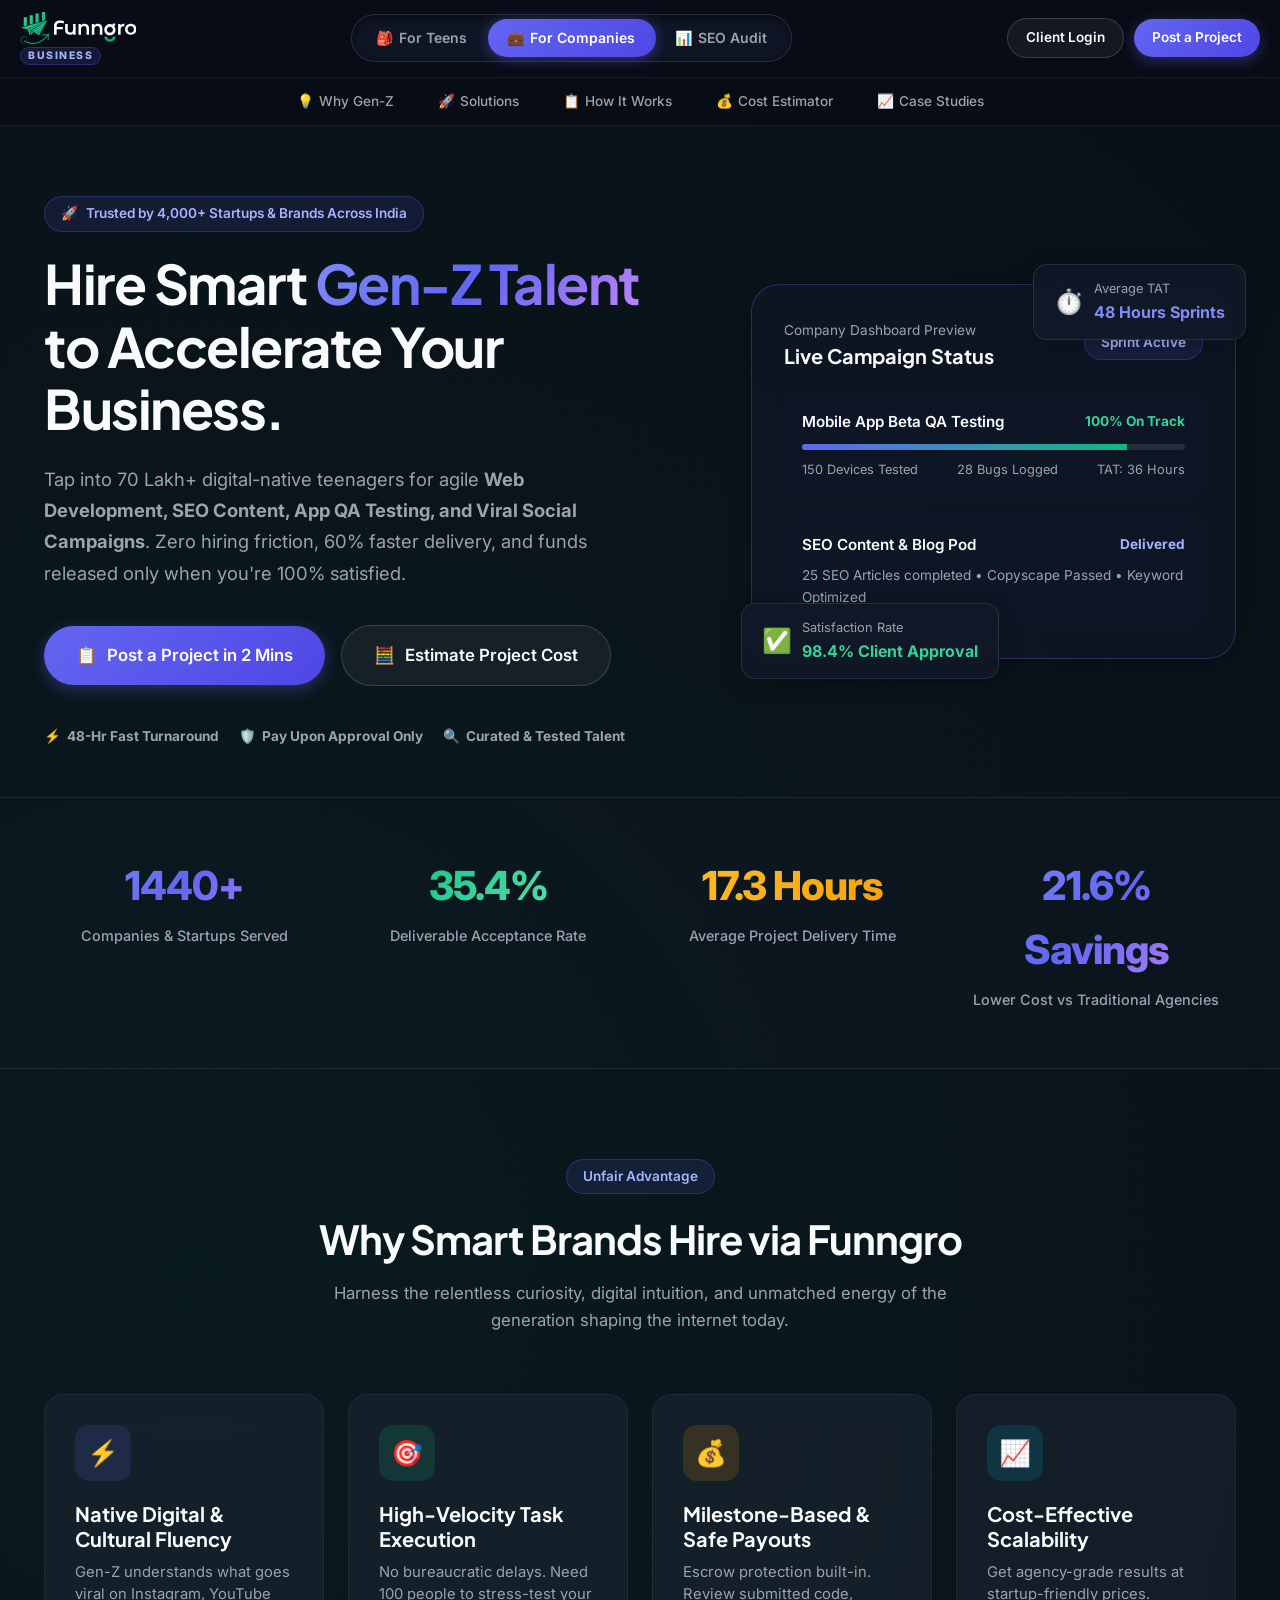
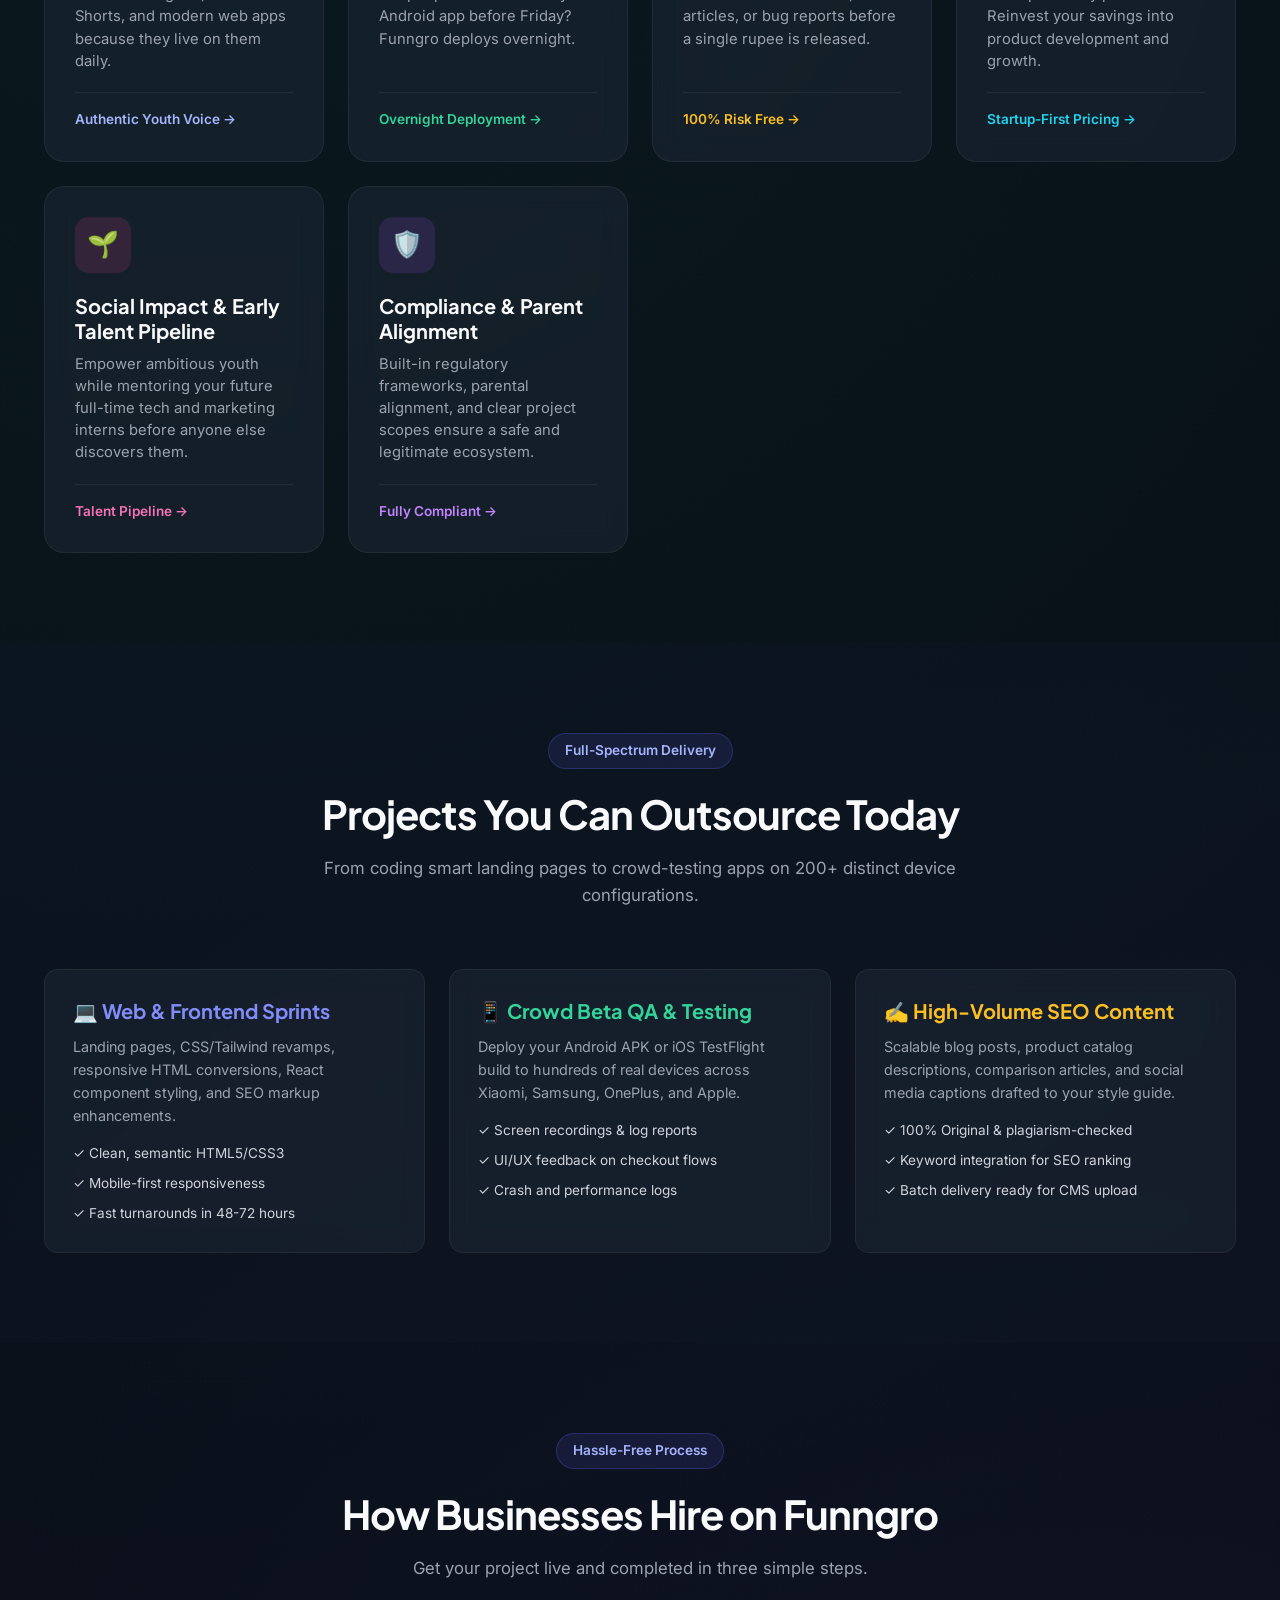
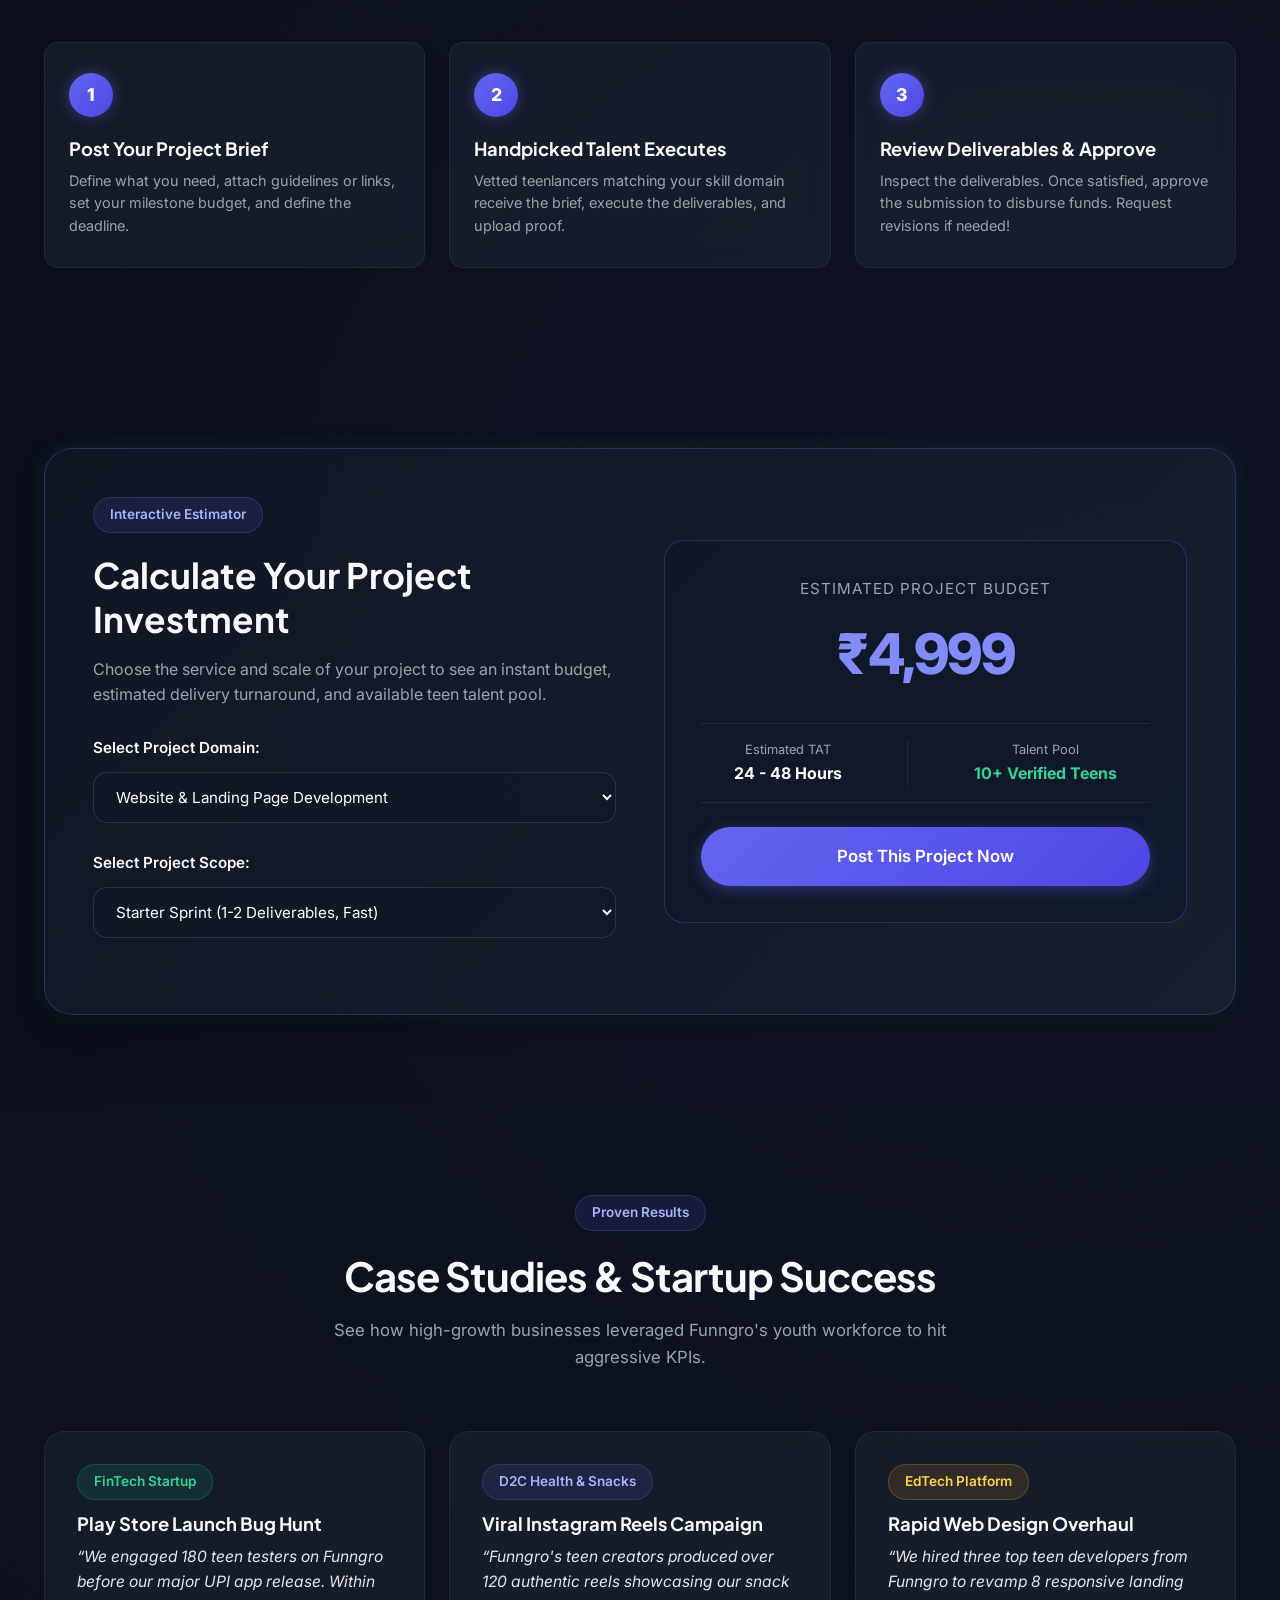
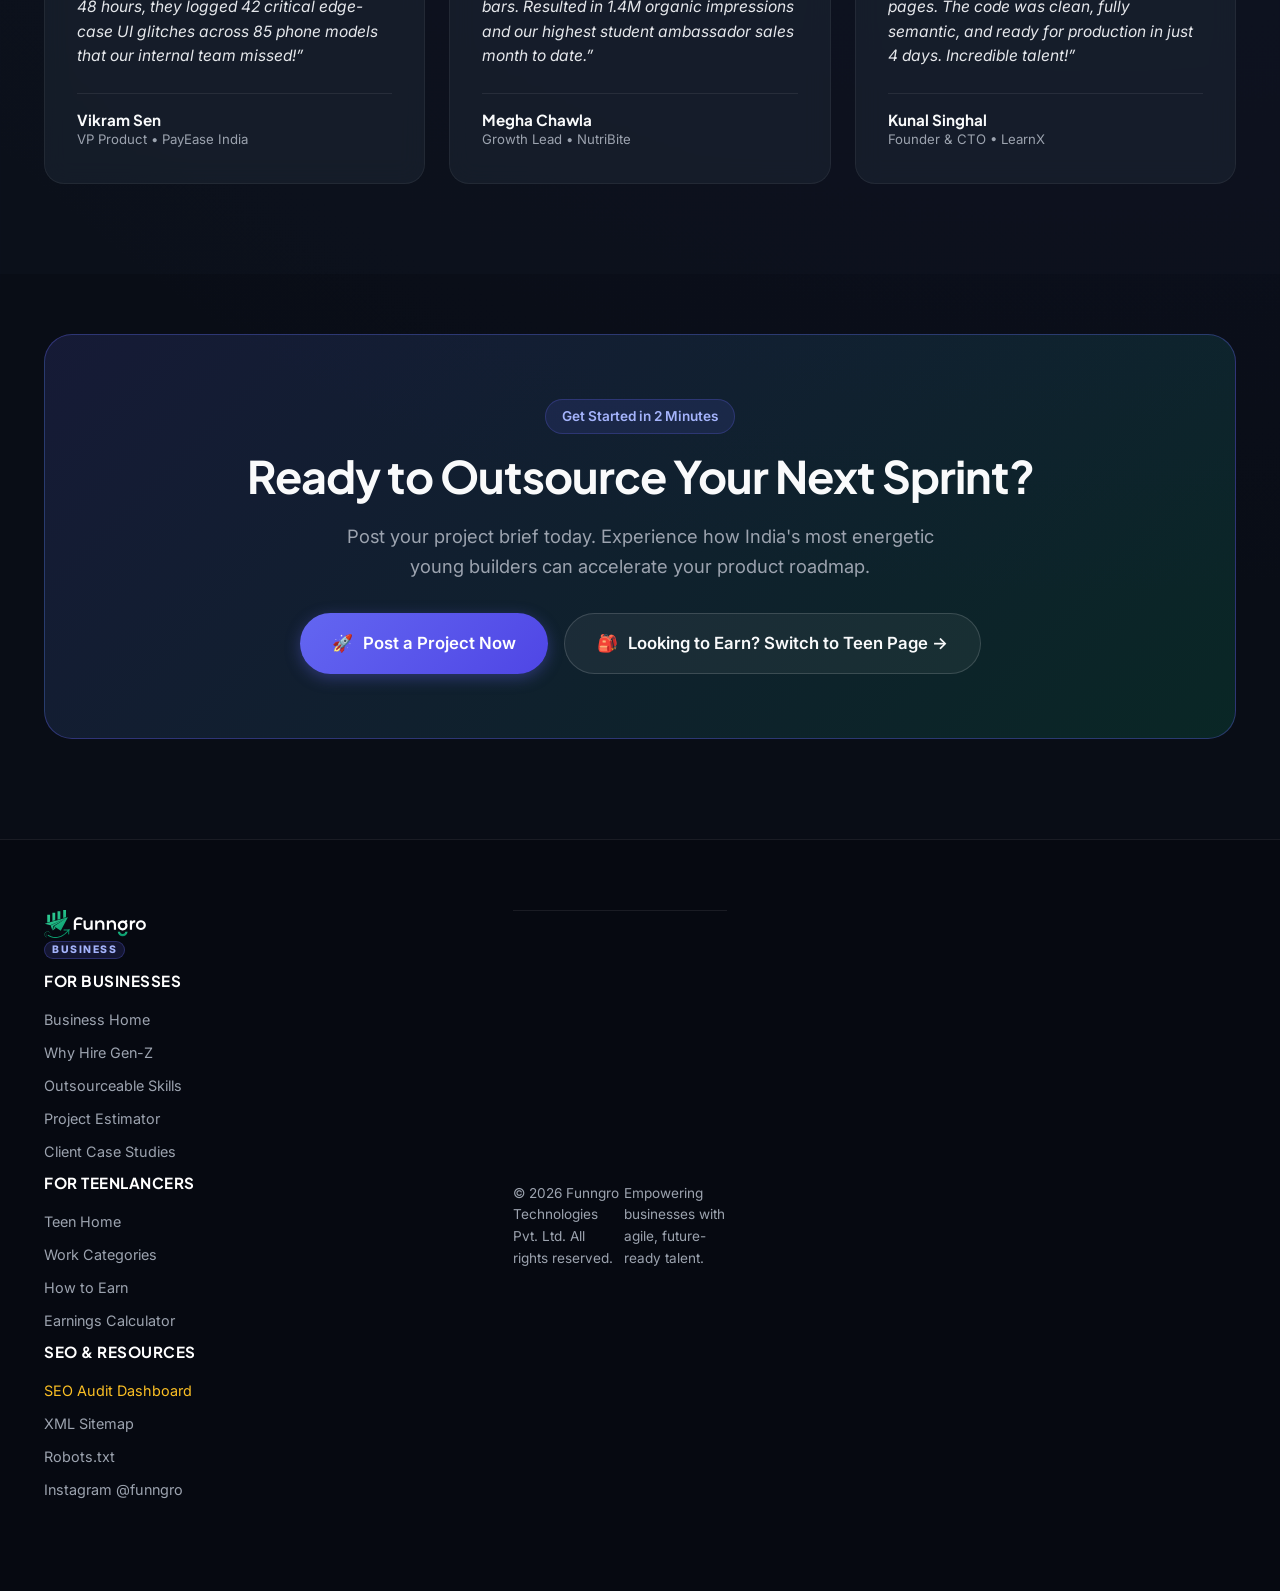
==== company.html @ ad752867 "feat: integrate official Funngro SVG logo, dynamic 3-way slider navbar, sub-navbars, and favicon" ====
<!DOCTYPE html>
<html lang="en">
<head>
  <!-- SEO Character Encoding & Viewport -->
  <meta charset="UTF-8">
  <meta name="viewport" content="width=device-width, initial-scale=1.0">
  <meta http-equiv="X-UA-Compatible" content="ie=edge">

  <!-- Favicon from Funngro -->
  <link rel="icon" type="image/x-icon" href="https://www.funngro.com/favicon.ico">
  <link rel="shortcut icon" href="assets/images/favicon.ico">

  <!-- Primary Meta Tags -->
  <title>Hire Smart Gen-Z &amp; Teen Talent | Funngro for Companies &amp; Startups</title>
  <meta name="title" content="Hire Smart Gen-Z &amp; Teen Talent | Funngro for Companies &amp; Startups">
  <meta name="description" content="Hire verified Gen-Z & teen freelancers on Funngro. Outsource Web Development, SEO Content, Graphic Design, Social Media & App Testing to 70 Lakh+ young digital natives. 60% faster turnaround, pay upon satisfaction.">
  <meta name="keywords" content="hire teen freelancers, hire Gen-Z talent, freelance developers India, outsourced content writing, app QA testers, Funngro for business, startup freelancers, freelance marketplace India, Shark Tank India">
  <meta name="author" content="Funngro">
  <meta name="robots" content="index, follow">
  <link rel="canonical" href="https://funngro.com/company.html">

  <!-- Open Graph / Facebook -->
  <meta property="og:type" content="website">
  <meta property="og:url" content="https://funngro.com/company.html">
  <meta property="og:title" content="Hire Smart Teen &amp; Gen-Z Talent | Funngro for Business">
  <meta property="og:description" content="Scale your business with 70 Lakh+ ambitious teenlancers. High ROI, quick execution, and zero hiring overhead.">
  <meta property="og:image" content="https://funngro.com/assets/images/funngro-company-og.png">
  <meta property="og:site_name" content="Funngro">

  <!-- Twitter Cards -->
  <meta name="twitter:card" content="summary_large_image">
  <meta name="twitter:url" content="https://funngro.com/company.html">
  <meta name="twitter:title" content="Hire Teen Talent for Companies | Funngro">
  <meta name="twitter:description" content="Supercharge your startup with agile teen freelancers in Tech, Content, Design & QA Testing.">
  <meta name="twitter:image" content="https://funngro.com/assets/images/funngro-company-twitter.png">

  <!-- Google Fonts: Inter & Plus Jakarta Sans -->
  <link rel="preconnect" href="https://fonts.googleapis.com">
  <link rel="preconnect" href="https://fonts.gstatic.com" crossorigin>
  <link href="https://fonts.googleapis.com/css2?family=Inter:wght@400;500;600;700&family=Plus+Jakarta+Sans:wght@600;700;800&display=swap" rel="stylesheet">

  <!-- Core Stylesheet -->
  <link rel="stylesheet" href="assets/css/style.css">

  <!-- Schema.org JSON-LD Structured Data for Companies / B2B -->
  <script type="application/ld+json">
  {
    "@context": "https://schema.org",
    "@graph": [
      {
        "@type": "Organization",
        "@id": "https://funngro.com/#organization",
        "name": "Funngro for Business",
        "url": "https://funngro.com/company.html",
        "logo": "https://www.funngro.com/favicon.ico",
        "sameAs": [
          "https://www.linkedin.com/company/funngro/",
          "https://www.instagram.com/funngro/"
        ],
        "description": "Funngro helps startups and enterprises hire verified teenage and Gen-Z talent for rapid execution in tech, design, content, and testing."
      },
      {
        "@type": "Service",
        "name": "Teen & Gen-Z Freelance Talent Outsourcing",
        "provider": { "@id": "https://funngro.com/#organization" },
        "serviceType": "Freelance Outsourcing & Digital Gigs",
        "areaServed": "India, Global",
        "description": "Outsource web development, SEO content writing, beta app testing, and social media campaigns to ambitious, verified youth talent."
      }
    ]
  }
  </script>
</head>
<body>

  <!-- Navigation Header with Segmented Slider & Sub-Navbar -->
  <header class="site-header" role="banner">
    <!-- Top Row -->
    <div class="container nav-top-row">
      <!-- Official Funngro Logo with BUSINESS Subtitle -->
      <a aria-label="Funngro home" class="funngro-brand" href="index.html">
        <svg class="funngro-logo-svg" viewBox="0 0 182 50" xmlns="http://www.w3.org/2000/svg" fill="none" aria-label="Funngro">
          <path fill-rule="evenodd" clip-rule="evenodd" d="M39.3417 0H34.3313V14.4308L39.3417 13.0416V0ZM29.1843 2.33008V15.8561L28.9561 15.9201L24.1738 17.2544V2.33008H29.1843ZM20.0397 5.05371H15.0293V19.7952L20.0397 18.3969V5.05371ZM10.8217 8.32568V20.9561L10.5935 21.02L5.82033 22.3544V8.32568H10.8217ZM35.9105 16.0672L39.3421 14.5136L42.7094 12.9875L42.7086 12.988L39.3423 14.5958L36.2484 16.0672L11.9445 27.6283L15.011 36.6487L16.6994 28.6519L37.6083 16.0672L39.3423 15.0162L42.7045 12.9906L39.342 15.1533L37.9274 16.0672L17.9677 28.9078L29.9051 36.9137L42.7095 12.9876L42.7095 12.9875L42.7097 12.9873L39.3421 13.9286L34.3316 15.3178L29.1842 16.7435L24.1738 18.1418L20.0395 19.2842L15.029 20.6825L10.8217 21.8432L5.81122 23.2415L1.5035 24.4387L11.3328 27.1805L35.9105 16.0672ZM21.1438 32.015L15.7866 36.8223L17.7122 29.3281L21.1438 32.015ZM44.644 34.1532L46.159 33.5957L45.7483 35.1494C45.7301 35.2042 44.3976 40.249 45.1642 43.4843L43.5306 43.8682C43.0651 41.885 43.2568 39.4265 43.5489 37.553C41.8878 39.5727 38.5566 43.1644 33.9204 45.9885C29.9595 48.4103 25.8617 49.7447 21.7456 49.964C20.8238 50.0188 19.902 50.0097 18.9803 49.9457C14.7547 49.6624 10.5382 48.2001 6.40391 45.5863L7.29831 44.1698C15.8681 49.5893 24.5109 49.7355 32.9986 44.5902C37.4797 41.8758 40.747 38.3115 42.3168 36.4014C38.8943 36.8675 35.1159 36.5751 34.906 36.5568L35.0429 34.8843C35.1068 34.8935 41.3037 35.3778 44.644 34.1532ZM5.45529 48.5196C4.89857 48.4099 4.36923 48.2088 3.88553 47.9255C3.41095 47.6331 2.97288 47.2766 2.61694 46.8471C2.26101 46.4175 1.97808 45.9332 1.78643 45.4214C1.58564 44.9096 1.49438 44.3521 1.48525 43.8037C1.47612 43.2554 1.55826 42.707 1.73167 42.1861C1.90507 41.6652 2.16974 41.1808 2.50742 40.7421C2.8451 40.3126 3.2558 39.9379 3.72125 39.6363C4.17757 39.3347 4.69779 39.1336 5.22713 39.0056C5.76559 38.8777 6.32231 38.8503 6.8699 38.9143C7.14369 38.9417 7.41749 39.0056 7.68216 39.0788C7.94683 39.1519 8.2115 39.2524 8.45792 39.3712C9.45271 39.8556 10.2923 40.6964 10.7669 41.72C10.8856 41.9759 10.986 42.2409 11.0681 42.5151C11.1411 42.7893 11.1959 43.0726 11.2233 43.3559C11.2871 43.9225 11.2506 44.5075 11.1137 45.0741C11.2141 44.7999 11.278 44.5166 11.3236 44.2241C11.3693 43.9317 11.3875 43.6392 11.3784 43.3468C11.3693 42.7527 11.2415 42.1587 11.0225 41.6103C10.8034 41.0528 10.484 40.5319 10.0824 40.0841C9.68087 39.6363 9.19716 39.2524 8.6587 38.9691C7.59089 38.3933 6.30406 38.2197 5.10848 38.4664C3.90378 38.7223 2.8086 39.4169 2.0511 40.3765C1.67691 40.8609 1.38486 41.4184 1.1932 41.9942C1.10194 42.2866 1.02892 42.5882 0.983291 42.8898C0.937659 43.1914 0.919406 43.5021 0.937659 43.8037C0.965038 44.4161 1.08368 45.0284 1.32097 45.595C1.54914 46.1616 1.87769 46.6826 2.28839 47.1395C2.69908 47.5874 3.18279 47.9712 3.71212 48.2545C4.24146 48.5378 4.82556 48.7206 5.41878 48.8029C6.60523 48.9674 7.82819 48.6932 8.80472 48.0443C7.75517 48.5744 6.5596 48.748 5.45529 48.5196ZM4.44224 41.5926C4.24145 41.7662 4.05892 41.9764 3.9129 42.2049C3.75775 42.4334 3.65736 42.6893 3.55696 42.9817C3.47482 43.2468 3.44745 43.521 3.43832 43.7951C3.44745 44.0693 3.47482 44.3435 3.55696 44.6085C3.6391 44.8736 3.75775 45.1294 3.90377 45.3671C4.05892 45.5956 4.25058 45.8149 4.46049 46.0068C4.6704 46.1987 4.91681 46.3541 5.18148 46.4821L5.38227 46.5643L5.43703 46.5826L5.49179 46.6009L5.6013 46.6374C5.69865 46.674 5.79599 46.6943 5.89333 46.7146C5.94202 46.7247 5.9907 46.7349 6.03938 46.7471C5.7382 46.7471 5.43703 46.7105 5.13585 46.6283C4.8438 46.5369 4.56088 46.3998 4.29621 46.2262C4.03154 45.824 3.80338 45.5773 3.41094 45.3305 3.25579 45.0472 3.13714 44.7456C3.0185 44.444 2.95461 44.1241 2.93636 43.7951C2.91811 43.4753 2.95461 43.1462 3.02763 42.8264C3.11889 42.5065 3.23753 42.2049 3.41094 41.9216C3.58434 41.6474 3.79425 41.3915 4.04067 41.1722C4.29621 40.9528 4.57001 40.7792 4.87118 40.6421C5.17236 40.5142 5.49179 40.4319 5.82034 40.3862C6.14889 40.3496 6.47745 40.3679 6.79688 40.4228C7.11631 40.4867 7.42661 40.5873 7.70953 40.7426C7.99245 40.898 8.25712 41.0899 8.47616 41.3184C8.6952 41.5469 8.87773 41.8028 9.02375 42.0861C9.16065 42.3694 9.25191 42.671 9.30667 42.9726C9.35231 43.2833 9.34318 43.5849 9.29755 43.8865C9.29579 43.8567 9.29438 43.8271 9.29297 43.7979C9.28707 43.6749 9.2814 43.5568 9.25192 43.4387L9.23366 43.329L9.22453 43.2742L9.20628 43.2194L9.15152 43.0092C9.06026 42.735 8.93249 42.4699 8.77734 42.2323C8.61306 41.9947 8.4214 41.7754 8.21149 41.5926C8.00158 41.4098 7.76429 41.2636 7.50875 41.1448L7.31709 41.0716L7.27146 41.0534L7.22583 41.0351L7.12543 41.0077L7.02504 40.9803C7.00679 40.9757 6.99082 40.9734 6.97485 40.9711C6.95887 40.9688 6.9429 40.9665 6.92465 40.962C6.89272 40.9574 6.8585 40.9506 6.82429 40.9437C6.79005 40.9368 6.75582 40.93 6.72387 40.9254C6.45007 40.8889 6.17628 40.8889 5.90248 40.9254C5.63781 40.9711 5.37314 41.0442 5.12673 41.1539C4.88031 41.2636 4.65215 41.4189 4.44224 41.5926Z" fill="url(#fgrad-leaf)"></path>
          <path d="M58.7411 17.9759C57.7801 18.8076 57.3056 20.0432 57.3056 21.6709V23.5481H66.8563V26.9935H57.3056V35.4051H53.2361V21.6709C53.2361 19.0215 54.0903 16.9304 55.7869 15.4216C57.4835 13.9127 59.8327 13.1523 62.8106 13.1523C64.0682 13.1523 65.2309 13.283 66.3106 13.5563C67.3902 13.8295 68.3394 14.2216 69.158 14.7444L67.8767 18.071C66.5835 17.1681 64.958 16.7285 63.0004 16.7285C61.1259 16.7285 59.7021 17.1443 58.7411 17.9759Z" fill="currentColor"></path>
          <path d="M86.9067 18.6644V35.4044H83.1931V33.2659C82.5643 34.0144 81.7813 34.5965 80.844 35.0005C79.9067 35.4044 78.8982 35.6064 77.8067 35.6064C75.5762 35.6064 73.8203 34.9886 72.539 33.7411C71.2576 32.4936 70.6169 30.6521 70.6169 28.2047V18.6406H74.5322V27.67C74.5322 29.1789 74.8762 30.2957 75.5525 31.0442C76.2288 31.7808 77.2016 32.161 78.4474 32.161C79.8474 32.161 80.9508 31.7333 81.7813 30.866C82.5999 29.9987 83.0152 28.7512 83.0152 27.1235V18.6644H86.9067Z" fill="currentColor"></path>
          <path d="M105.972 20.328C107.242 21.5636 107.882 23.3933 107.882 25.8169V35.4048H103.967V26.3159C103.967 24.8546 103.623 23.7497 102.935 23.0131C102.247 22.2765 101.262 21.8963 99.9925 21.8963C98.5569 21.8963 97.4179 22.3359 96.5756 23.1913C95.7451 24.0586 95.3179 25.3061 95.3179 26.9337V35.4048H91.4027V18.6647H95.1281V20.827C95.7688 20.0548 96.5874 19.4726 97.5722 19.0686C98.5569 18.6766 99.6603 18.4746 100.894 18.4746C103.006 18.4746 104.703 19.0924 105.972 20.328Z" fill="currentColor"></path>
          <path d="M126.783 20.328C128.052 21.5636 128.693 23.3933 128.693 25.8169V35.4048H124.778V26.3159C124.778 24.8546 124.434 23.7497 123.746 23.0131C123.057 22.2765 122.073 21.8963 120.803 21.8963C119.368 21.8963 118.229 22.3359 117.386 23.1913C116.556 24.0586 116.129 25.3061 116.129 26.9337V35.4048H112.214V18.6647H115.939V20.827C116.58 20.0548 117.398 19.4726 118.383 19.0686C119.368 18.6766 120.471 18.4746 121.705 18.4746C123.817 18.4746 125.513 19.0924 126.783 20.328Z" fill="currentColor"></path>
          <path d="M162.993 18.4746V22.2052C162.66 22.1458 162.352 22.1101 162.091 22.1101C160.572 22.1101 159.374 22.5497 158.52 23.4408C157.665 24.3318 157.238 25.6031 157.238 27.2783V35.4048H153.323V18.6647H157.049V21.1122C158.176 19.3538 160.157 18.4746 162.993 18.4746Z" fill="currentColor"></path>
          <path d="M168.473 34.5254C167.121 33.7888 166.053 32.7789 165.293 31.4721C164.534 30.1652 164.154 28.6919 164.154 27.0405C164.154 25.3891 164.534 23.9159 165.293 22.6209C166.053 21.3258 167.109 20.316 168.473 19.5794C169.826 18.8428 171.356 18.4863 173.041 18.4863C174.749 18.4863 176.28 18.8546 177.644 19.5794C178.997 20.316 180.065 21.3258 180.824 22.6209C181.583 23.9159 181.963 25.3891 181.963 27.0405C181.963 28.6919 181.583 30.1652 180.824 31.4721C180.065 32.7789 179.009 33.8007 177.644 34.5254C176.292 35.262 174.749 35.6185 173.041 35.6185C171.356 35.6185 169.826 35.2501 168.473 34.5254ZM176.612 30.8305C177.549 29.8681 178.024 28.6088 178.024 27.0405C178.024 25.4722 177.549 24.2129 176.612 23.2505C175.675 22.2882 174.488 21.813 173.041 21.813C171.593 21.813 170.419 22.2882 169.493 23.2505C168.568 24.2129 168.105 25.4722 168.105 27.0405C168.105 28.6088 168.568 29.8681 169.493 30.8305C170.419 31.7928 171.605 32.2681 173.041 32.2681C174.476 32.2681 175.675 31.7928 176.612 30.8305Z" fill="currentColor"></path>
          <path d="M140.497 46.787C135.87 46.787 132.074 43.2346 131.741 38.6367H135.823C136.143 40.9416 138.148 42.7237 140.509 42.7237C142.894 42.7237 144.875 40.9772 145.196 38.6367H149.265C148.921 43.2227 145.124 46.787 140.497 46.787Z" fill="url(#fgrad-pulse)"></path>
          <path d="M140.498 36.4388C135.657 36.4388 131.718 32.4944 131.718 27.647C131.718 22.7996 135.657 18.8552 140.498 18.8552C141.803 18.8552 143.084 19.1522 144.282 19.7225L144.448 19.8057L146.572 17.2988L149.182 19.5205L147.154 21.9205L147.284 22.0749C148.565 23.6432 149.277 25.6273 149.277 27.647C149.277 32.4944 145.338 36.4388 140.498 36.4388ZM140.498 22.9185C137.887 22.9185 135.776 25.0451 135.776 27.647C135.776 30.2608 137.899 32.3875 140.498 32.3875C143.108 32.3875 145.22 30.2608 145.22 27.647C145.22 25.0332 143.108 22.9185 140.498 22.9185Z" fill="currentColor"></path>
          <defs>
            <linearGradient id="fgrad-leaf" x1="-12.557" y1="17.2013" x2="16.8859" y2="58.5631" gradientUnits="userSpaceOnUse">
              <stop stop-color="#34d399"></stop>
              <stop offset="1" stop-color="#059669"></stop>
            </linearGradient>
            <linearGradient id="fgrad-pulse" x1="140.731" y1="30.0836" x2="140.284" y2="46.6257" gradientUnits="userSpaceOnUse">
              <stop offset="0.1286" stop-color="#34d399"></stop>
              <stop offset="1" stop-color="#059669"></stop>
            </linearGradient>
          </defs>
        </svg>
        <span class="brand-subtext brand-subtext-business">BUSINESS</span>
      </a>

      <!-- 3-Way Segmented Slider Control -->
      <nav class="slider-nav-container" aria-label="Portal Navigation">
        <div class="slider-indicator indicator-business"></div>
        <a href="teen.html" class="slider-tab-btn" data-target="teen">
          <span>🎒</span> For Teens
        </a>
        <a href="company.html" class="slider-tab-btn active" data-target="company" aria-current="page">
          <span>💼</span> For Companies
        </a>
        <a href="seo-audit.html" class="slider-tab-btn" data-target="audit">
          <span>📊</span> SEO Audit
        </a>
      </nav>

      <!-- Action Buttons for Companies -->
      <div class="nav-actions-group">
        <button class="btn btn-outline btn-sm" data-modal-target="post-project-modal">Client Login</button>
        <button class="btn btn-secondary btn-sm" data-modal-target="post-project-modal">Post a Project</button>
        <button class="mobile-menu-btn" aria-label="Toggle Mobile Menu">☰</button>
      </div>
    </div>

    <!-- Sub-Navbar Row for Companies -->
    <div class="sub-navbar">
      <div class="container">
        <ul class="sub-nav-links" role="menubar">
          <li role="none"><a href="#why-teens" class="sub-nav-link" role="menuitem"><span>💡</span> Why Gen-Z</a></li>
          <li role="none"><a href="#company-categories" class="sub-nav-link" role="menuitem"><span>🚀</span> Solutions</a></li>
          <li role="none"><a href="#company-how-it-works" class="sub-nav-link" role="menuitem"><span>📋</span> How It Works</a></li>
          <li role="none"><a href="#cost-calculator" class="sub-nav-link" role="menuitem"><span>💰</span> Cost Estimator</a></li>
          <li role="none"><a href="#case-studies" class="sub-nav-link" role="menuitem"><span>📈</span> Case Studies</a></li>
        </ul>
      </div>
    </div>

    <!-- Mobile Drawer Navigation -->
    <div class="mobile-drawer" role="dialog" aria-label="Mobile Navigation">
      <div style="display: flex; gap: 8px; justify-content: center; flex-wrap: wrap;">
        <a href="teen.html" class="btn btn-outline btn-sm" style="flex: 1;">🎒 For Teens</a>
        <a href="company.html" class="btn btn-secondary btn-sm" style="flex: 1;">💼 For Companies</a>
        <a href="seo-audit.html" class="btn btn-outline btn-sm" style="flex: 1;">📊 SEO Audit</a>
      </div>
      <div style="display: flex; flex-direction: column; gap: 8px;">
        <a href="#why-teens" class="sub-nav-link">💡 Why Hire Gen-Z Talent</a>
        <a href="#company-categories" class="sub-nav-link">🚀 Outsourceable Solutions</a>
        <a href="#company-how-it-works" class="sub-nav-link">📋 How Hiring Works</a>
        <a href="#cost-calculator" class="sub-nav-link">💰 Project Investment Estimator</a>
        <a href="#case-studies" class="sub-nav-link">📈 Client Case Studies</a>
      </div>
      <div style="display: flex; gap: 10px; border-top: 1px solid rgba(255,255,255,0.1); padding-top: 14px;">
        <button class="btn btn-outline btn-sm" style="flex: 1;" data-modal-target="post-project-modal">Client Login</button>
        <button class="btn btn-secondary btn-sm" style="flex: 1;" data-modal-target="post-project-modal">Post a Project</button>
      </div>
    </div>
  </header>

  <!-- Hero Section -->
  <main id="main-content">
    <section class="hero-section" aria-labelledby="company-hero-heading">
      <div class="container hero-grid">
        <div class="hero-content">
          <div class="badge badge-indigo">
            <span>🚀</span> Trusted by 4,000+ Startups &amp; Brands Across India
          </div>
          <h1 id="company-hero-heading" class="hero-title">
            Hire Smart <span class="text-gradient-indigo">Gen-Z Talent</span> to Accelerate Your Business.
          </h1>
          <p class="hero-description">
            Tap into 70 Lakh+ digital-native teenagers for agile <strong>Web Development, SEO Content, App QA Testing, and Viral Social Campaigns</strong>. Zero hiring friction, 60% faster delivery, and funds released only when you're 100% satisfied.
          </p>

          <div class="hero-cta-group">
            <button class="btn btn-secondary btn-lg" data-modal-target="post-project-modal">
              <span>📋</span> Post a Project in 2 Mins
            </button>
            <a href="#cost-calculator" class="btn btn-outline btn-lg">
              <span>🧮</span> Estimate Project Cost
            </a>
          </div>

          <div class="trust-badges">
            <div class="trust-badge-item">
              <span>⚡</span> <strong>48-Hr Fast Turnaround</strong>
            </div>
            <div class="trust-badge-item">
              <span>🛡️</span> <strong>Pay Upon Approval Only</strong>
            </div>
            <div class="trust-badge-item">
              <span>🔍</span> <strong>Curated &amp; Tested Talent</strong>
            </div>
          </div>
        </div>

        <div class="hero-card-preview">
          <div class="glass-panel" style="padding: 32px; border-radius: var(--radius-xl); text-align: left; border-color: rgba(99, 102, 241, 0.3);">
            <div style="display: flex; justify-content: space-between; align-items: center; margin-bottom: 24px;">
              <div>
                <span style="font-size: 0.85rem; color: var(--color-text-muted);">Company Dashboard Preview</span>
                <h3 style="font-size: 1.25rem;">Live Campaign Status</h3>
              </div>
              <span class="badge badge-indigo" style="margin: 0;">Sprint Active</span>
            </div>

            <!-- Deliverable Preview -->
            <div style="background: rgba(17, 24, 39, 0.7); padding: 18px; border-radius: var(--radius-md); margin-bottom: 16px;">
              <div style="display: flex; justify-content: space-between; align-items: center; margin-bottom: 10px;">
                <span style="font-weight: 600; font-size: 0.95rem;">Mobile App Beta QA Testing</span>
                <span style="color: #34d399; font-weight: 700; font-size: 0.85rem;">100% On Track</span>
              </div>
              <div style="background: rgba(255, 255, 255, 0.1); height: 6px; border-radius: 3px; overflow: hidden; margin-bottom: 10px;">
                <div style="background: linear-gradient(90deg, #6366f1, #10b981); width: 85%; height: 100%;"></div>
              </div>
              <div style="display: flex; justify-content: space-between; font-size: 0.8rem; color: var(--color-text-muted);">
                <span>150 Devices Tested</span>
                <span>28 Bugs Logged</span>
                <span>TAT: 36 Hours</span>
              </div>
            </div>

            <div style="background: rgba(17, 24, 39, 0.7); padding: 18px; border-radius: var(--radius-md);">
              <div style="display: flex; justify-content: space-between; align-items: center; margin-bottom: 8px;">
                <span style="font-weight: 600; font-size: 0.95rem;">SEO Content &amp; Blog Pod</span>
                <span style="color: #a5b4fc; font-weight: 700; font-size: 0.85rem;">Delivered</span>
              </div>
              <p style="font-size: 0.85rem; color: var(--color-text-muted);">
                25 SEO Articles completed &bull; Copyscape Passed &bull; Keyword Optimized
              </p>
            </div>
          </div>

          <!-- Floating Stat Badge -->
          <div class="hero-floating-card float-top-right">
            <div style="display: flex; align-items: center; gap: 10px;">
              <span style="font-size: 1.5rem;">⏱️</span>
              <div>
                <p style="font-size: 0.8rem; color: var(--color-text-muted);">Average TAT</p>
                <p style="font-weight: 700; color: #818cf8;">48 Hours Sprints</p>
              </div>
            </div>
          </div>

          <div class="hero-floating-card float-bottom-left">
            <div style="display: flex; align-items: center; gap: 10px;">
              <span style="font-size: 1.5rem;">✅</span>
              <div>
                <p style="font-size: 0.8rem; color: var(--color-text-muted);">Satisfaction Rate</p>
                <p style="font-weight: 700; color: #34d399;">98.4% Client Approval</p>
              </div>
            </div>
          </div>
        </div>
      </div>
    </section>

    <!-- Social Proof Metrics Bar -->
    <section class="stats-section" aria-label="Company Metrics">
      <div class="container">
        <div class="stats-grid">
          <div class="stat-item">
            <div class="stat-number text-gradient-indigo counter-val" data-target="4000" data-suffix="+">0</div>
            <div class="stat-label">Companies &amp; Startups Served</div>
          </div>
          <div class="stat-item">
            <div class="stat-number text-gradient-emerald counter-val" data-target="98.4" data-suffix="%">0</div>
            <div class="stat-label">Deliverable Acceptance Rate</div>
          </div>
          <div class="stat-item">
            <div class="stat-number text-gradient-gold counter-val" data-target="48" data-suffix=" Hours">0</div>
            <div class="stat-label">Average Project Delivery Time</div>
          </div>
          <div class="stat-item">
            <div class="stat-number text-gradient-indigo counter-val" data-target="60" data-suffix="% Savings">0</div>
            <div class="stat-label">Lower Cost vs Traditional Agencies</div>
          </div>
        </div>
      </div>
    </section>

    <!-- Why Hire Gen-Z / Teenlancers -->
    <section id="why-teens" class="categories-section" aria-labelledby="why-heading">
      <div class="container">
        <div class="section-header">
          <div class="badge badge-indigo">Unfair Advantage</div>
          <h2 id="why-heading" class="section-title">Why Smart Brands Hire via Funngro</h2>
          <p class="section-subtitle">
            Harness the relentless curiosity, digital intuition, and unmatched energy of the generation shaping the internet today.
          </p>
        </div>

        <div class="categories-grid">
          <article class="glass-card category-card">
            <div>
              <div class="cat-icon-box cat-icon-indigo">⚡</div>
              <h3 class="cat-title">Native Digital &amp; Cultural Fluency</h3>
              <p class="cat-desc">
                Gen-Z understands what goes viral on Instagram, YouTube Shorts, and modern web apps because they live on them daily.
              </p>
            </div>
            <div class="cat-footer">
              <span style="color: #a5b4fc;">Authentic Youth Voice &rarr;</span>
            </div>
          </article>

          <article class="glass-card category-card">
            <div>
              <div class="cat-icon-box cat-icon-green">🎯</div>
              <h3 class="cat-title">High-Velocity Task Execution</h3>
              <p class="cat-desc">
                No bureaucratic delays. Need 100 people to stress-test your Android app before Friday? Funngro deploys overnight.
              </p>
            </div>
            <div class="cat-footer">
              <span style="color: #34d399;">Overnight Deployment &rarr;</span>
            </div>
          </article>

          <article class="glass-card category-card">
            <div>
              <div class="cat-icon-box cat-icon-amber">💰</div>
              <h3 class="cat-title">Milestone-Based &amp; Safe Payouts</h3>
              <p class="cat-desc">
                Escrow protection built-in. Review submitted code, articles, or bug reports before a single rupee is released.
              </p>
            </div>
            <div class="cat-footer">
              <span style="color: #fbbf24;">100% Risk Free &rarr;</span>
            </div>
          </article>

          <article class="glass-card category-card">
            <div>
              <div class="cat-icon-box cat-icon-cyan">📈</div>
              <h3 class="cat-title">Cost-Effective Scalability</h3>
              <p class="cat-desc">
                Get agency-grade results at startup-friendly prices. Reinvest your savings into product development and growth.
              </p>
            </div>
            <div class="cat-footer">
              <span style="color: #22d3ee;">Startup-First Pricing &rarr;</span>
            </div>
          </article>

          <article class="glass-card category-card">
            <div>
              <div class="cat-icon-box cat-icon-pink">🌱</div>
              <h3 class="cat-title">Social Impact &amp; Early Talent Pipeline</h3>
              <p class="cat-desc">
                Empower ambitious youth while mentoring your future full-time tech and marketing interns before anyone else discovers them.
              </p>
            </div>
            <div class="cat-footer">
              <span style="color: #f472b6;">Talent Pipeline &rarr;</span>
            </div>
          </article>

          <article class="glass-card category-card">
            <div>
              <div class="cat-icon-box cat-icon-purple">🛡️</div>
              <h3 class="cat-title">Compliance &amp; Parent Alignment</h3>
              <p class="cat-desc">
                Built-in regulatory frameworks, parental alignment, and clear project scopes ensure a safe and legitimate ecosystem.
              </p>
            </div>
            <div class="cat-footer">
              <span style="color: #c084fc;">Fully Compliant &rarr;</span>
            </div>
          </article>
        </div>
      </div>
    </section>

    <!-- Company Solutions / Categories -->
    <section id="company-categories" class="steps-section" aria-labelledby="solutions-heading">
      <div class="container">
        <div class="section-header">
          <div class="badge badge-indigo">Full-Spectrum Delivery</div>
          <h2 id="solutions-heading" class="section-title">Projects You Can Outsource Today</h2>
          <p class="section-subtitle">
            From coding smart landing pages to crowd-testing apps on 200+ distinct device configurations.
          </p>
        </div>

        <div class="categories-grid">
          <div class="glass-card" style="padding: 28px;">
            <h3 style="font-size: 1.25rem; margin-bottom: 12px; color: #818cf8;">💻 Web &amp; Frontend Sprints</h3>
            <p style="font-size: 0.9rem; color: var(--color-text-muted); margin-bottom: 16px;">
              Landing pages, CSS/Tailwind revamps, responsive HTML conversions, React component styling, and SEO markup enhancements.
            </p>
            <ul style="font-size: 0.85rem; color: #d1d5db; list-style: none; display: flex; flex-direction: column; gap: 8px;">
              <li>✓ Clean, semantic HTML5/CSS3</li>
              <li>✓ Mobile-first responsiveness</li>
              <li>✓ Fast turnarounds in 48-72 hours</li>
            </ul>
          </div>

          <div class="glass-card" style="padding: 28px;">
            <h3 style="font-size: 1.25rem; margin-bottom: 12px; color: #34d399;">📱 Crowd Beta QA &amp; Testing</h3>
            <p style="font-size: 0.9rem; color: var(--color-text-muted); margin-bottom: 16px;">
              Deploy your Android APK or iOS TestFlight build to hundreds of real devices across Xiaomi, Samsung, OnePlus, and Apple.
            </p>
            <ul style="font-size: 0.85rem; color: #d1d5db; list-style: none; display: flex; flex-direction: column; gap: 8px;">
              <li>✓ Screen recordings &amp; log reports</li>
              <li>✓ UI/UX feedback on checkout flows</li>
              <li>✓ Crash and performance logs</li>
            </ul>
          </div>

          <div class="glass-card" style="padding: 28px;">
            <h3 style="font-size: 1.25rem; margin-bottom: 12px; color: #fbbf24;">✍️ High-Volume SEO Content</h3>
            <p style="font-size: 0.9rem; color: var(--color-text-muted); margin-bottom: 16px;">
              Scalable blog posts, product catalog descriptions, comparison articles, and social media captions drafted to your style guide.
            </p>
            <ul style="font-size: 0.85rem; color: #d1d5db; list-style: none; display: flex; flex-direction: column; gap: 8px;">
              <li>✓ 100% Original &amp; plagiarism-checked</li>
              <li>✓ Keyword integration for SEO ranking</li>
              <li>✓ Batch delivery ready for CMS upload</li>
            </ul>
          </div>
        </div>
      </div>
    </section>

    <!-- 3-Step Company Workflow -->
    <section id="company-how-it-works" class="categories-section" aria-labelledby="workflow-heading">
      <div class="container">
        <div class="section-header">
          <div class="badge badge-indigo">Hassle-Free Process</div>
          <h2 id="workflow-heading" class="section-title">How Businesses Hire on Funngro</h2>
          <p class="section-subtitle">
            Get your project live and completed in three simple steps.
          </p>
        </div>

        <div class="steps-timeline" style="grid-template-columns: repeat(3, 1fr);">
          <div class="glass-card step-card">
            <div class="step-number-badge" style="background: linear-gradient(135deg, #6366f1, #4f46e5); box-shadow: 0 0 15px rgba(99, 102, 241, 0.4);">1</div>
            <h3>Post Your Project Brief</h3>
            <p>Define what you need, attach guidelines or links, set your milestone budget, and define the deadline.</p>
          </div>

          <div class="glass-card step-card">
            <div class="step-number-badge" style="background: linear-gradient(135deg, #6366f1, #4f46e5); box-shadow: 0 0 15px rgba(99, 102, 241, 0.4);">2</div>
            <h3>Handpicked Talent Executes</h3>
            <p>Vetted teenlancers matching your skill domain receive the brief, execute the deliverables, and upload proof.</p>
          </div>

          <div class="glass-card step-card">
            <div class="step-number-badge" style="background: linear-gradient(135deg, #6366f1, #4f46e5); box-shadow: 0 0 15px rgba(99, 102, 241, 0.4);">3</div>
            <h3>Review Deliverables &amp; Approve</h3>
            <p>Inspect the deliverables. Once satisfied, approve the submission to disburse funds. Request revisions if needed!</p>
          </div>
        </div>
      </div>
    </section>

    <!-- Interactive Cost & Delivery Estimator -->
    <section id="cost-calculator" class="calc-section" aria-labelledby="company-calc-heading">
      <div class="container">
        <div class="calc-box" style="border-color: rgba(99, 102, 241, 0.3);">
          <div class="calc-grid">
            <div class="calc-controls">
              <div class="badge badge-indigo">Interactive Estimator</div>
              <h2 id="company-calc-heading" style="font-size: 2.2rem; margin-bottom: 16px;">
                Calculate Your Project Investment
              </h2>
              <p style="color: var(--color-text-muted); margin-bottom: 28px;">
                Choose the service and scale of your project to see an instant budget, estimated delivery turnaround, and available teen talent pool.
              </p>

              <div class="calc-input-group">
                <label for="company-service-type" class="calc-label">Select Project Domain:</label>
                <select id="company-service-type" class="calc-select">
                  <option value="webdev" selected>Website &amp; Landing Page Development</option>
                  <option value="content">SEO Content &amp; Blog Pod</option>
                  <option value="design">Graphic Design &amp; Brand Assets</option>
                  <option value="testing">Crowd Beta App Testing (Multi-Device)</option>
                  <option value="video">Reels &amp; Short-Form Video Creation</option>
                </select>
              </div>

              <div class="calc-input-group">
                <label for="company-project-scale" class="calc-label">Select Project Scope:</label>
                <select id="company-project-scale" class="calc-select">
                  <option value="starter" selected>Starter Sprint (1-2 Deliverables, Fast)</option>
                  <option value="growth">Growth Scale (Comprehensive Campaign)</option>
                  <option value="enterprise">Enterprise Pod (High-Volume Rollout)</option>
                </select>
              </div>
            </div>

            <div class="calc-result-card" style="border-color: rgba(99, 102, 241, 0.3);">
              <div class="calc-result-title">Estimated Project Budget</div>
              <div id="company-cost-output" class="calc-result-amount" style="color: #818cf8;">₹4,999</div>
              
              <div style="display: flex; justify-content: space-around; margin: 24px 0; border-top: 1px solid rgba(255,255,255,0.08); border-bottom: 1px solid rgba(255,255,255,0.08); padding: 16px 0;">
                <div>
                  <p style="font-size: 0.8rem; color: var(--color-text-muted);">Estimated TAT</p>
                  <p id="company-turnaround-output" style="font-weight: 700; color: #ffffff;">24 - 48 Hours</p>
                </div>
                <div style="border-left: 1px solid rgba(255,255,255,0.08);"></div>
                <div>
                  <p style="font-size: 0.8rem; color: var(--color-text-muted);">Talent Pool</p>
                  <p id="company-pool-output" style="font-weight: 700; color: #34d399;">10+ Verified Teens</p>
                </div>
              </div>

              <button class="btn btn-secondary btn-lg" style="width: 100%;" data-modal-target="post-project-modal">
                Post This Project Now
              </button>
            </div>
          </div>
        </div>
      </div>
    </section>

    <!-- Case Studies Section -->
    <section id="case-studies" class="testimonials-section" aria-labelledby="case-heading">
      <div class="container">
        <div class="section-header">
          <div class="badge badge-indigo">Proven Results</div>
          <h2 id="case-heading" class="section-title">Case Studies &amp; Startup Success</h2>
          <p class="section-subtitle">
            See how high-growth businesses leveraged Funngro's youth workforce to hit aggressive KPIs.
          </p>
        </div>

        <div class="testimonials-grid">
          <div class="glass-card testimonial-card">
            <div>
              <span class="badge badge-emerald" style="margin-bottom: 12px;">FinTech Startup</span>
              <h3 style="font-size: 1.15rem; margin-bottom: 10px;">Play Store Launch Bug Hunt</h3>
              <p class="testimonial-quote">
                &ldquo;We engaged 180 teen testers on Funngro before our major UPI app release. Within 48 hours, they logged 42 critical edge-case UI glitches across 85 phone models that our internal team missed!&rdquo;
              </p>
            </div>
            <div class="author-meta" style="border-top: 1px solid rgba(255,255,255,0.08); padding-top: 16px;">
              <div>
                <h4 class="author-name">Vikram Sen</h4>
                <p class="author-role">VP Product &bull; PayEase India</p>
              </div>
            </div>
          </div>

          <div class="glass-card testimonial-card">
            <div>
              <span class="badge badge-indigo" style="margin-bottom: 12px;">D2C Health &amp; Snacks</span>
              <h3 style="font-size: 1.15rem; margin-bottom: 10px;">Viral Instagram Reels Campaign</h3>
              <p class="testimonial-quote">
                &ldquo;Funngro's teen creators produced over 120 authentic reels showcasing our snack bars. Resulted in 1.4M organic impressions and our highest student ambassador sales month to date.&rdquo;
              </p>
            </div>
            <div class="author-meta" style="border-top: 1px solid rgba(255,255,255,0.08); padding-top: 16px;">
              <div>
                <h4 class="author-name">Megha Chawla</h4>
                <p class="author-role">Growth Lead &bull; NutriBite</p>
              </div>
            </div>
          </div>

          <div class="glass-card testimonial-card">
            <div>
              <span class="badge badge-amber" style="margin-bottom: 12px;">EdTech Platform</span>
              <h3 style="font-size: 1.15rem; margin-bottom: 10px;">Rapid Web Design Overhaul</h3>
              <p class="testimonial-quote">
                &ldquo;We hired three top teen developers from Funngro to revamp 8 responsive landing pages. The code was clean, fully semantic, and ready for production in just 4 days. Incredible talent!&rdquo;
              </p>
            </div>
            <div class="author-meta" style="border-top: 1px solid rgba(255,255,255,0.08); padding-top: 16px;">
              <div>
                <h4 class="author-name">Kunal Singhal</h4>
                <p class="author-role">Founder &amp; CTO &bull; LearnX</p>
              </div>
            </div>
          </div>
        </div>
      </div>
    </section>

    <!-- Company Call to Action Banner -->
    <section class="cta-banner-section">
      <div class="container">
        <div class="cta-banner" style="background: linear-gradient(135deg, rgba(99, 102, 241, 0.15) 0%, rgba(16, 185, 129, 0.15) 100%); border-color: rgba(99, 102, 241, 0.35);">
          <div class="badge badge-indigo" style="margin-bottom: 14px;">Get Started in 2 Minutes</div>
          <h2 class="cta-title">Ready to Outsource Your Next Sprint?</h2>
          <p class="cta-subtitle">
            Post your project brief today. Experience how India's most energetic young builders can accelerate your product roadmap.
          </p>
          <div style="display: flex; gap: 16px; justify-content: center; flex-wrap: wrap;">
            <button class="btn btn-secondary btn-lg" data-modal-target="post-project-modal">
              <span>🚀</span> Post a Project Now
            </button>
            <a href="teen.html" class="btn btn-outline btn-lg">
              <span>🎒</span> Looking to Earn? Switch to Teen Page &rarr;
            </a>
          </div>
        </div>
      </div>
    </section>
  </main>

  <!-- Footer -->
  <footer class="site-footer" role="contentinfo">
    <div class="container">
      <div class="footer-grid">
        <div class="footer-brand">
          <a aria-label="Funngro home" class="funngro-brand" href="index.html" style="margin-bottom: 12px;">
            <svg class="funngro-logo-svg" viewBox="0 0 182 50" xmlns="http://www.w3.org/2000/svg" fill="none" style="height: 28px;">
              <path fill-rule="evenodd" clip-rule="evenodd" d="M39.3417 0H34.3313V14.4308L39.3417 13.0416V0ZM29.1843 2.33008V15.8561L28.9561 15.9201L24.1738 17.2544V2.33008H29.1843ZM20.0397 5.05371H15.0293V19.7952L20.0397 18.3969V5.05371ZM10.8217 8.32568V20.9561L10.5935 21.02L5.82033 22.3544V8.32568H10.8217ZM35.9105 16.0672L39.3421 14.5136L42.7094 12.9875L42.7086 12.988L39.3423 14.5958L36.2484 16.0672L11.9445 27.6283L15.011 36.6487L16.6994 28.6519L37.6083 16.0672L39.3423 15.0162L42.7045 12.9906L39.342 15.1533L37.9274 16.0672L17.9677 28.9078L29.9051 36.9137L42.7095 12.9876L42.7095 12.9875L42.7097 12.9873L39.3421 13.9286L34.3316 15.3178L29.1842 16.7435L24.1738 18.1418L20.0395 19.2842L15.029 20.6825L10.8217 21.8432L5.81122 23.2415L1.5035 24.4387L11.3328 27.1805L35.9105 16.0672ZM21.1438 32.015L15.7866 36.8223L17.7122 29.3281L21.1438 32.015ZM44.644 34.1532L46.159 33.5957L45.7483 35.1494C45.7301 35.2042 44.3976 40.249 45.1642 43.4843L43.5306 43.8682C43.0651 41.885 43.2568 39.4265 43.5489 37.553C41.8878 39.5727 38.5566 43.1644 33.9204 45.9885C29.9595 48.4103 25.8617 49.7447 21.7456 49.964C20.8238 50.0188 19.902 50.0097 18.9803 49.9457C14.7547 49.6624 10.5382 48.2001 6.40391 45.5863L7.29831 44.1698C15.8681 49.5893 24.5109 49.7355 32.9986 44.5902C37.4797 41.8758 40.747 38.3115 42.3168 36.4014C38.8943 36.8675 35.1159 36.5751 34.906 36.5568L35.0429 34.8843C35.1068 34.8935 41.3037 35.3778 44.644 34.1532ZM5.45529 48.5196C4.89857 48.4099 4.36923 48.2088 3.88553 47.9255C3.41095 47.6331 2.97288 47.2766 2.61694 46.8471C2.26101 46.4175 1.97808 45.9332 1.78643 45.4214C1.58564 44.9096 1.49438 44.3521 1.48525 43.8037C1.47612 43.2554 1.55826 42.707 1.73167 42.1861C1.90507 41.6652 2.16974 41.1808 2.50742 40.7421C2.8451 40.3126 3.2558 39.9379 3.72125 39.6363C4.17757 39.3347 4.69779 39.1336 5.22713 39.0056C5.76559 38.8777 6.32231 38.8503 6.8699 38.9143C7.14369 38.9417 7.41749 39.0056 7.68216 39.0788C7.94683 39.1519 8.2115 39.2524 8.45792 39.3712C9.45271 39.8556 10.2923 40.6964 10.7669 41.72C10.8856 41.9759 10.986 42.2409 11.0681 42.5151C11.1411 42.7893 11.1959 43.0726 11.2233 43.3559C11.2871 43.9225 11.2506 44.5075 11.1137 45.0741C11.2141 44.7999 11.278 44.5166 11.3236 44.2241C11.3693 43.9317 11.3875 43.6392 11.3784 43.3468C11.3693 42.7527 11.2415 42.1587 11.0225 41.6103C10.8034 41.0528 10.484 40.5319 10.0824 40.0841C9.68087 39.6363 9.19716 39.2524 8.6587 38.9691C7.59089 38.3933 6.30406 38.2197 5.10848 38.4664C3.90378 38.7223 2.8086 39.4169 2.0511 40.3765C1.67691 40.8609 1.38486 41.4184 1.1932 41.9942C1.10194 42.2866 1.02892 42.5882 0.983291 42.8898C0.937659 43.1914 0.919406 43.5021 0.937659 43.8037C0.965038 44.4161 1.08368 45.0284 1.32097 45.595C1.54914 46.1616 1.87769 46.6826 2.28839 47.1395C2.69908 47.5874 3.18279 47.9712 3.71212 48.2545C4.24146 48.5378 4.82556 48.7206 5.41878 48.8029C6.60523 48.9674 7.82819 48.6932 8.80472 48.0443C7.75517 48.5744 6.5596 48.748 5.45529 48.5196ZM4.44224 41.5926C4.24145 41.7662 4.05892 41.9764 3.9129 42.2049C3.75775 42.4334 3.65736 42.6893 3.55696 42.9817C3.47482 43.2468 3.44745 43.521 3.43832 43.7951C3.44745 44.0693 3.47482 44.3435 3.55696 44.6085C3.6391 44.8736 3.75775 45.1294 3.90377 45.3671C4.05892 45.5956 4.25058 45.8149 4.46049 46.0068C4.6704 46.1987 4.91681 46.3541 5.18148 46.4821L5.38227 46.5643L5.43703 46.5826L5.49179 46.6009L5.6013 46.6374C5.69865 46.674 5.79599 46.6943 5.89333 46.7146C5.94202 46.7247 5.9907 46.7349 6.03938 46.7471C5.7382 46.7471 5.43703 46.7105 5.13585 46.6283C4.8438 46.5369 4.56088 46.3998 4.29621 46.2262C4.03154 45.824 3.80338 45.5773 3.41094 45.3305 3.25579 45.0472 3.13714 44.7456C3.0185 44.444 2.95461 44.1241 2.93636 43.7951C2.91811 43.4753 2.95461 43.1462 3.02763 42.8264C3.11889 42.5065 3.23753 42.2049 3.41094 41.9216C3.58434 41.6474 3.79425 41.3915 4.04067 41.1722C4.29621 40.9528 4.57001 40.7792 4.87118 40.6421C5.17236 40.5142 5.49179 40.4319 5.82034 40.3862C6.14889 40.3496 6.47745 40.3679 6.79688 40.4228C7.11631 40.4867 7.42661 40.5873 7.70953 40.7426C7.99245 40.898 8.25712 41.0899 8.47616 41.3184C8.6952 41.5469 8.87773 41.8028 9.02375 42.0861C9.16065 42.3694 9.25191 42.671 9.30667 42.9726C9.35231 43.2833 9.34318 43.5849 9.29755 43.8865C9.29579 43.8567 9.29438 43.8271 9.29297 43.7979C9.28707 43.6749 9.2814 43.5568 9.25192 43.4387L9.23366 43.329L9.22453 43.2742L9.20628 43.2194L9.15152 43.0092C9.06026 42.735 8.93249 42.4699 8.77734 42.2323C8.61306 41.9947 8.4214 41.7754 8.21149 41.5926C8.00158 41.4098 7.76429 41.2636 7.50875 41.1448L7.31709 41.0716L7.27146 41.0534L7.22583 41.0351L7.12543 41.0077L7.02504 40.9803C7.00679 40.9757 6.99082 40.9734 6.97485 40.9711C6.95887 40.9688 6.9429 40.9665 6.92465 40.962C6.89272 40.9574 6.8585 40.9506 6.82429 40.9437C6.79005 40.9368 6.75582 40.93 6.72387 40.9254C6.45007 40.8889 6.17628 40.8889 5.90248 40.9254C5.63781 40.9711 5.37314 41.0442 5.12673 41.1539C4.88031 41.2636 4.65215 41.4189 4.44224 41.5926Z" fill="url(#fgrad-leaf)"></path>
          <path d="M58.7411 17.9759C57.7801 18.8076 57.3056 20.0432 57.3056 21.6709V23.5481H66.8563V26.9935H57.3056V35.4051H53.2361V21.6709C53.2361 19.0215 54.0903 16.9304 55.7869 15.4216C57.4835 13.9127 59.8327 13.1523 62.8106 13.1523C64.0682 13.1523 65.2309 13.283 66.3106 13.5563C67.3902 13.8295 68.3394 14.2216 69.158 14.7444L67.8767 18.071C66.5835 17.1681 64.958 16.7285 63.0004 16.7285C61.1259 16.7285 59.7021 17.1443 58.7411 17.9759Z" fill="currentColor"></path>
          <path d="M86.9067 18.6644V35.4044H83.1931V33.2659C82.5643 34.0144 81.7813 34.5965 80.844 35.0005C79.9067 35.4044 78.8982 35.6064 77.8067 35.6064C75.5762 35.6064 73.8203 34.9886 72.539 33.7411C71.2576 32.4936 70.6169 30.6521 70.6169 28.2047V18.6406H74.5322V27.67C74.5322 29.1789 74.8762 30.2957 75.5525 31.0442C76.2288 31.7808 77.2016 32.161 78.4474 32.161C79.8474 32.161 80.9508 31.7333 81.7813 30.866C82.5999 29.9987 83.0152 28.7512 83.0152 27.1235V18.6644H86.9067Z" fill="currentColor"></path>
          <path d="M105.972 20.328C107.242 21.5636 107.882 23.3933 107.882 25.8169V35.4048H103.967V26.3159C103.967 24.8546 103.623 23.7497 102.935 23.0131C102.247 22.2765 101.262 21.8963 99.9925 21.8963C98.5569 21.8963 97.4179 22.3359 96.5756 23.1913C95.7451 24.0586 95.3179 25.3061 95.3179 26.9337V35.4048H91.4027V18.6647H95.1281V20.827C95.7688 20.0548 96.5874 19.4726 97.5722 19.0686C98.5569 18.6766 99.6603 18.4746 100.894 18.4746C103.006 18.4746 104.703 19.0924 105.972 20.328Z" fill="currentColor"></path>
          <path d="M126.783 20.328C128.052 21.5636 128.693 23.3933 128.693 25.8169V35.4048H124.778V26.3159C124.778 24.8546 124.434 23.7497 123.746 23.0131C123.057 22.2765 122.073 21.8963 120.803 21.8963C119.368 21.8963 118.229 22.3359 117.386 23.1913C116.556 24.0586 116.129 25.3061 116.129 26.9337V35.4048H112.214V18.6647H115.939V20.827C116.58 20.0548 117.398 19.4726 118.383 19.0686C119.368 18.6766 120.471 18.4746 121.705 18.4746C123.817 18.4746 125.513 19.0924 126.783 20.328Z" fill="currentColor"></path>
          <path d="M162.993 18.4746V22.2052C162.66 22.1458 162.352 22.1101 162.091 22.1101C160.572 22.1101 159.374 22.5497 158.52 23.4408C157.665 24.3318 157.238 25.6031 157.238 27.2783V35.4048H153.323V18.6647H157.049V21.1122C158.176 19.3538 160.157 18.4746 162.993 18.4746Z" fill="currentColor"></path>
          <path d="M168.473 34.5254C167.121 33.7888 166.053 32.7789 165.293 31.4721C164.534 30.1652 164.154 28.6919 164.154 27.0405C164.154 25.3891 164.534 23.9159 165.293 22.6209C166.053 21.3258 167.109 20.316 168.473 19.5794C169.826 18.8428 171.356 18.4863 173.041 18.4863C174.749 18.4863 176.28 18.8546 177.644 19.5794C178.997 20.316 180.065 21.3258 180.824 22.6209C181.583 23.9159 181.963 25.3891 181.963 27.0405C181.963 28.6919 181.583 30.1652 180.824 31.4721C180.065 32.7789 179.009 33.8007 177.644 34.5254C176.292 35.262 174.749 35.6185 173.041 35.6185C171.356 35.6185 169.826 35.2501 168.473 34.5254ZM176.612 30.8305C177.549 29.8681 178.024 28.6088 178.024 27.0405C178.024 25.4722 177.549 24.2129 176.612 23.2505C175.675 22.2882 174.488 21.813 173.041 21.813C171.593 21.813 170.419 22.2882 169.493 23.2505C168.568 24.2129 168.105 25.4722 168.105 27.0405C168.105 28.6088 168.568 29.8681 169.493 30.8305C170.419 31.7928 171.605 32.2681 173.041 32.2681C174.476 32.2681 175.675 31.7928 176.612 30.8305Z" fill="currentColor"></path>
          <path d="M140.497 46.787C135.87 46.787 132.074 43.2346 131.741 38.6367H135.823C136.143 40.9416 138.148 42.7237 140.509 42.7237C142.894 42.7237 144.875 40.9772 145.196 38.6367H149.265C148.921 43.2227 145.124 46.787 140.497 46.787Z" fill="url(#fgrad-pulse)"></path>
          <path d="M140.498 36.4388C135.657 36.4388 131.718 32.4944 131.718 27.647C131.718 22.7996 135.657 18.8552 140.498 18.8552C141.803 18.8552 143.084 19.1522 144.282 19.7225L144.448 19.8057L146.572 17.2988L149.182 19.5205L147.154 21.9205L147.284 22.0749C148.565 23.6432 149.277 25.6273 149.277 27.647C149.277 32.4944 145.338 36.4388 140.498 36.4388ZM140.498 22.9185C137.887 22.9185 135.776 25.0451 135.776 27.647C135.776 30.2608 137.899 32.3875 140.498 32.3875C143.108 32.3875 145.22 30.2608 145.22 27.647C145.22 25.0332 143.108 22.9185 140.498 22.9185Z" fill="currentColor"></path>
          <defs>
            <linearGradient id="fgrad-leaf" x1="-12.557" y1="17.2013" x2="16.8859" y2="58.5631" gradientUnits="userSpaceOnUse">
              <stop stop-color="#34d399"></stop>
              <stop offset="1" stop-color="#059669"></stop>
            </linearGradient>
            <linearGradient id="fgrad-pulse" x1="140.731" y1="30.0836" x2="140.284" y2="46.6257" gradientUnits="userSpaceOnUse">
              <stop offset="0.1286" stop-color="#34d399"></stop>
              <stop offset="1" stop-color="#059669"></stop>
            </linearGradient>
          </defs>
        </svg>
        <span class="brand-subtext brand-subtext-business">BUSINESS</span>
      </a>

        <div class="footer-col">
          <h4>For Businesses</h4>
          <ul class="footer-links">
            <li><a href="company.html">Business Home</a></li>
            <li><a href="#why-teens">Why Hire Gen-Z</a></li>
            <li><a href="#company-categories">Outsourceable Skills</a></li>
            <li><a href="#cost-calculator">Project Estimator</a></li>
            <li><a href="#case-studies">Client Case Studies</a></li>
          </ul>
        </div>

        <div class="footer-col">
          <h4>For Teenlancers</h4>
          <ul class="footer-links">
            <li><a href="teen.html">Teen Home</a></li>
            <li><a href="teen.html#categories">Work Categories</a></li>
            <li><a href="teen.html#how-it-works">How to Earn</a></li>
            <li><a href="teen.html#calculator">Earnings Calculator</a></li>
          </ul>
        </div>

        <div class="footer-col">
          <h4>SEO &amp; Resources</h4>
          <ul class="footer-links">
            <li><a href="seo-audit.html" style="color: #fbbf24;">SEO Audit Dashboard</a></li>
            <li><a href="sitemap.xml">XML Sitemap</a></li>
            <li><a href="robots.txt">Robots.txt</a></li>
            <li><a href="https://www.instagram.com/funngro/" target="_blank" rel="noopener">Instagram @funngro</a></li>
          </ul>
        </div>
      </div>

    <div class="footer-bottom">
      <div>
        &copy; 2026 Funngro Technologies Pvt. Ltd. All rights reserved.
      </div>
      <div>
        Empowering businesses with agile, future-ready talent.
      </div>
    </div>
  </footer>

  <!-- Post a Project Modal -->
  <div id="post-project-modal" class="modal-overlay" role="dialog" aria-modal="true" aria-labelledby="post-modal-title">
    <div class="modal-content" style="max-width: 540px;">
      <button class="modal-close" aria-label="Close Modal">&times;</button>
      <div style="margin-bottom: 24px;">
        <div class="badge badge-indigo" style="margin-bottom: 8px;">Quick Brief Form</div>
        <h3 id="post-modal-title" style="font-size: 1.5rem; margin-bottom: 8px;">Post Your Project Brief</h3>
        <p style="color: var(--color-text-muted); font-size: 0.9rem;">
          Fill out your requirements. Our talent matching engine will connect you with verified teenlancers within 2 hours.
        </p>
      </div>

      <form onsubmit="event.preventDefault(); alert('Project Brief submitted successfully! A Funngro Account Manager will contact you shortly.'); document.getElementById('post-project-modal').classList.remove('active');">
        <div style="margin-bottom: 16px;">
          <label style="display: block; font-size: 0.85rem; font-weight: 600; margin-bottom: 6px;">Company / Brand Name</label>
          <input type="text" required placeholder="e.g. Acme Tech Solutions" class="calc-select" style="background: rgba(31, 41, 55, 0.8);">
        </div>

        <div style="margin-bottom: 16px;">
          <label style="display: block; font-size: 0.85rem; font-weight: 600; margin-bottom: 6px;">Work Category</label>
          <select class="calc-select" style="background: rgba(31, 41, 55, 0.8);">
            <option>Website &amp; Landing Page Development</option>
            <option>Mobile App Beta QA Testing</option>
            <option>SEO Content Writing &amp; Copywriting</option>
            <option>Graphic Design &amp; Canva Creatives</option>
            <option>Social Media &amp; Reels Campaigns</option>
          </select>
        </div>

        <div style="margin-bottom: 16px;">
          <label style="display: block; font-size: 0.85rem; font-weight: 600; margin-bottom: 6px;">Target Milestone Budget (INR)</label>
          <input type="text" required placeholder="e.g. ₹5,000" class="calc-select" style="background: rgba(31, 41, 55, 0.8);">
        </div>

        <div style="margin-bottom: 24px;">
          <label style="display: block; font-size: 0.85rem; font-weight: 600; margin-bottom: 6px;">Work Email Address</label>
          <input type="email" required placeholder="founder@yourcompany.com" class="calc-select" style="background: rgba(31, 41, 55, 0.8);">
        </div>

        <button type="submit" class="btn btn-secondary btn-lg" style="width: 100%;">
          Submit Project Brief &rarr;
        </button>
      </form>

      <p style="text-align: center; margin-top: 16px; font-size: 0.8rem; color: var(--color-text-dim);">
        Zero upfront charges &bull; Escrow protected payment &bull; NDA secured
      </p>
    </div>
  </div>

  <!-- JavaScript -->
  <script src="assets/js/main.js"></script>
</body>
</html>
---- assets/css/style.css ----
/* ==========================================================================
   Funngro Smart Website - Core Design System & Styling
   Clean, Modern, Accessible & Highly Optimized
   ========================================================================== */

:root {
  /* Brand Color Palette */
  --color-primary: #059669;        /* Funngro Emerald Green */
  --color-primary-dark: #047857;
  --color-primary-light: #10b981;
  --color-primary-glow: rgba(16, 185, 129, 0.25);
  
  --color-secondary: #6366f1;      /* Indigo Accent */
  --color-secondary-dark: #4f46e5;
  --color-secondary-light: #818cf8;
  
  --color-accent: #f59e0b;         /* Amber Gold */
  --color-accent-light: #fef3c7;
  
  --color-dark-bg: #090d16;        /* Deep Space Slate */
  --color-dark-surface: #111827;
  --color-dark-card: #1f2937;
  --color-dark-border: rgba(255, 255, 255, 0.08);

  --color-text-main: #f9fafb;
  --color-text-muted: #9ca3af;
  --color-text-dim: #6b7280;

  --font-sans: 'Inter', -apple-system, BlinkMacSystemFont, 'Segoe UI', Roboto, sans-serif;
  --font-display: 'Plus Jakarta Sans', var(--font-sans);

  --radius-sm: 8px;
  --radius-md: 14px;
  --radius-lg: 20px;
  --radius-xl: 28px;
  --radius-full: 9999px;

  --transition-fast: 0.15s ease;
  --transition-normal: 0.25s ease;
  --transition-slow: 0.4s cubic-bezier(0.16, 1, 0.3, 1);

  --shadow-subtle: 0 4px 20px rgba(0, 0, 0, 0.25);
  --shadow-elevated: 0 10px 30px -5px rgba(0, 0, 0, 0.4), 0 0 20px rgba(16, 185, 129, 0.15);
  --shadow-glow: 0 0 35px rgba(16, 185, 129, 0.3);
}

/* Base Styles */
*, *::before, *::after {
  box-sizing: border-box;
  margin: 0;
  padding: 0;
}

html {
  font-family: var(--font-sans);
  background-color: var(--color-dark-bg);
  color: var(--color-text-main);
  scroll-behavior: smooth;
  -webkit-font-smoothing: antialiased;
  -moz-osx-font-smoothing: grayscale;
}

body {
  min-height: 100vh;
  line-height: 1.6;
  overflow-x: hidden;
  background: radial-gradient(circle at 15% 20%, rgba(16, 185, 129, 0.08) 0%, transparent 40%),
              radial-gradient(circle at 85% 60%, rgba(99, 102, 241, 0.08) 0%, transparent 40%),
              var(--color-dark-bg);
}

/* Typography */
h1, h2, h3, h4, h5, h6 {
  font-family: var(--font-display);
  font-weight: 700;
  line-height: 1.25;
  color: var(--color-text-main);
}

a {
  color: inherit;
  text-decoration: none;
  transition: color var(--transition-fast);
}

img, svg {
  display: block;
  max-width: 100%;
}

button, input, select, textarea {
  font: inherit;
  color: inherit;
}

/* Container */
.container {
  width: 100%;
  max-width: 1240px;
  margin: 0 auto;
  padding: 0 24px;
}

/* Gradient Text */
.text-gradient-emerald {
  background: linear-gradient(135deg, #10b981 0%, #34d399 50%, #6ee7b7 100%);
  -webkit-background-clip: text;
  -webkit-text-fill-color: transparent;
}

.text-gradient-indigo {
  background: linear-gradient(135deg, #818cf8 0%, #6366f1 50%, #c084fc 100%);
  -webkit-background-clip: text;
  -webkit-text-fill-color: transparent;
}

.text-gradient-gold {
  background: linear-gradient(135deg, #fbbf24 0%, #f59e0b 100%);
  -webkit-background-clip: text;
  -webkit-text-fill-color: transparent;
}

/* Glassmorphism Cards */
.glass-panel {
  background: rgba(17, 24, 39, 0.7);
  backdrop-filter: blur(16px);
  -webkit-backdrop-filter: blur(16px);
  border: 1px solid var(--color-dark-border);
  border-radius: var(--radius-lg);
  box-shadow: var(--shadow-subtle);
}

.glass-card {
  background: rgba(31, 41, 55, 0.5);
  backdrop-filter: blur(12px);
  -webkit-backdrop-filter: blur(12px);
  border: 1px solid rgba(255, 255, 255, 0.06);
  border-radius: var(--radius-md);
  transition: transform var(--transition-normal), border-color var(--transition-normal), box-shadow var(--transition-normal);
}

.glass-card:hover {
  transform: translateY(-4px);
  border-color: rgba(16, 185, 129, 0.35);
  box-shadow: var(--shadow-elevated);
}

/* Buttons */
.btn {
  display: inline-flex;
  align-items: center;
  justify-content: center;
  gap: 10px;
  padding: 12px 24px;
  font-weight: 600;
  font-size: 0.95rem;
  border-radius: var(--radius-full);
  cursor: pointer;
  transition: all var(--transition-normal);
  border: none;
  outline: none;
  white-space: nowrap;
}

.btn-primary {
  background: linear-gradient(135deg, #10b981 0%, #059669 100%);
  color: #ffffff;
  box-shadow: 0 4px 15px rgba(16, 185, 129, 0.35);
}

.btn-primary:hover {
  background: linear-gradient(135deg, #34d399 0%, #10b981 100%);
  transform: translateY(-2px);
  box-shadow: 0 6px 20px rgba(16, 185, 129, 0.5);
}

.btn-secondary {
  background: linear-gradient(135deg, #6366f1 0%, #4f46e5 100%);
  color: #ffffff;
  box-shadow: 0 4px 15px rgba(99, 102, 241, 0.35);
}

.btn-secondary:hover {
  background: linear-gradient(135deg, #818cf8 0%, #6366f1 100%);
  transform: translateY(-2px);
  box-shadow: 0 6px 20px rgba(99, 102, 241, 0.5);
}

.btn-outline {
  background: rgba(255, 255, 255, 0.05);
  border: 1px solid rgba(255, 255, 255, 0.15);
  color: var(--color-text-main);
}

.btn-outline:hover {
  background: rgba(255, 255, 255, 0.1);
  border-color: rgba(255, 255, 255, 0.3);
  transform: translateY(-2px);
}

.btn-sm {
  padding: 8px 18px;
  font-size: 0.85rem;
}

.btn-lg {
  padding: 16px 32px;
  font-size: 1.05rem;
}

/* ==========================================================================
   NAVIGATION BAR & SLIDING SEGMENTED CONTROLS
   ========================================================================== */
.site-header {
  position: sticky;
  top: 0;
  z-index: 100;
  background: rgba(9, 13, 22, 0.92);
  backdrop-filter: blur(20px);
  -webkit-backdrop-filter: blur(20px);
  border-bottom: 1px solid var(--color-dark-border);
  transition: all var(--transition-normal);
}

.nav-top-row {
  display: flex;
  align-items: center;
  justify-content: space-between;
  padding: 12px 0;
  gap: 20px;
}

/* Official Funngro Logo Styles */
.funngro-brand {
  display: flex;
  flex-direction: column;
  align-items: flex-start;
  text-decoration: none;
  flex-shrink: 0;
}

.funngro-logo-svg {
  height: 32px;
  width: auto;
  color: #ffffff;
  transition: transform var(--transition-fast), filter var(--transition-fast);
}

.funngro-brand:hover .funngro-logo-svg {
  transform: scale(1.02);
  filter: drop-shadow(0 0 10px rgba(16, 185, 129, 0.35));
}

.brand-subtext {
  font-size: 0.65rem;
  font-weight: 800;
  letter-spacing: 1.5px;
  text-transform: uppercase;
  padding: 1px 7px;
  border-radius: var(--radius-full);
  margin-top: 3px;
  line-height: 1.3;
}

.brand-subtext-teen {
  color: #34d399;
  background: rgba(16, 185, 129, 0.12);
  border: 1px solid rgba(16, 185, 129, 0.25);
}

.brand-subtext-business {
  color: #a5b4fc;
  background: rgba(99, 102, 241, 0.15);
  border: 1px solid rgba(99, 102, 241, 0.3);
}

.brand-subtext-audit {
  color: #fbbf24;
  background: rgba(245, 158, 11, 0.15);
  border: 1px solid rgba(245, 158, 11, 0.3);
}

/* Smooth Segmented Slider Navigation */
.slider-nav-container {
  position: relative;
  display: flex;
  align-items: center;
  background: rgba(17, 24, 39, 0.85);
  border: 1px solid rgba(255, 255, 255, 0.1);
  border-radius: var(--radius-full);
  padding: 4px;
  box-shadow: inset 0 2px 8px rgba(0, 0, 0, 0.5);
}

.slider-tab-btn {
  position: relative;
  z-index: 2;
  padding: 8px 20px;
  font-size: 0.875rem;
  font-weight: 600;
  color: var(--color-text-muted);
  border-radius: var(--radius-full);
  transition: color 0.25s ease;
  cursor: pointer;
  text-decoration: none;
  display: flex;
  align-items: center;
  gap: 6px;
  white-space: nowrap;
}

.slider-tab-btn:hover {
  color: #ffffff;
}

.slider-tab-btn.active {
  color: #ffffff;
}

/* Sliding active pill indicator */
.slider-indicator {
  position: absolute;
  top: 4px;
  bottom: 4px;
  left: 4px;
  border-radius: var(--radius-full);
  transition: transform 0.35s cubic-bezier(0.16, 1, 0.3, 1), width 0.35s cubic-bezier(0.16, 1, 0.3, 1), background 0.3s ease;
  z-index: 1;
  pointer-events: none;
}

.indicator-teen {
  background: linear-gradient(135deg, #10b981 0%, #059669 100%);
  box-shadow: 0 2px 14px rgba(16, 185, 129, 0.45);
}

.indicator-business {
  background: linear-gradient(135deg, #6366f1 0%, #4f46e5 100%);
  box-shadow: 0 2px 14px rgba(99, 102, 241, 0.45);
}

.indicator-audit {
  background: linear-gradient(135deg, #f59e0b 0%, #d97706 100%);
  box-shadow: 0 2px 14px rgba(245, 158, 11, 0.45);
}

/* Dynamic Action Buttons Group */
.nav-actions-group {
  display: flex;
  align-items: center;
  gap: 10px;
  flex-shrink: 0;
}

.mobile-menu-btn {
  display: none;
  background: rgba(255, 255, 255, 0.05);
  border: 1px solid rgba(255, 255, 255, 0.12);
  color: var(--color-text-main);
  padding: 8px 12px;
  border-radius: var(--radius-sm);
  font-size: 1.25rem;
  cursor: pointer;
}

/* Sub-Navbar Row (Contextual Nav Links) */
.sub-navbar {
  border-top: 1px solid rgba(255, 255, 255, 0.06);
  background: rgba(9, 13, 22, 0.55);
  padding: 8px 0;
}

.sub-nav-links {
  display: flex;
  align-items: center;
  justify-content: center;
  gap: 20px;
  list-style: none;
  overflow-x: auto;
  white-space: nowrap;
  -webkit-overflow-scrolling: touch;
  scrollbar-width: none;
}

.sub-nav-links::-webkit-scrollbar {
  display: none;
}

.sub-nav-link {
  font-size: 0.85rem;
  font-weight: 500;
  color: var(--color-text-muted);
  padding: 5px 12px;
  border-radius: var(--radius-full);
  transition: all var(--transition-fast);
  display: flex;
  align-items: center;
  gap: 5px;
}

.sub-nav-link:hover {
  color: #ffffff;
  background: rgba(255, 255, 255, 0.06);
}

.sub-nav-link.active-sub {
  color: #34d399;
  background: rgba(16, 185, 129, 0.1);
  font-weight: 600;
}

/* Mobile Drawer */
.mobile-drawer {
  display: none;
  position: absolute;
  top: 100%;
  left: 0;
  width: 100%;
  background: rgba(9, 13, 22, 0.98);
  backdrop-filter: blur(25px);
  border-bottom: 1px solid var(--color-dark-border);
  padding: 24px;
  box-shadow: 0 20px 40px rgba(0, 0, 0, 0.7);
  flex-direction: column;
  gap: 20px;
  z-index: 99;
}

.mobile-drawer.open {
  display: flex;
}

/* ==========================================================================
   CONTENT SECTIONS & COMPONENTS
   ========================================================================== */
.badge {
  display: inline-flex;
  align-items: center;
  gap: 8px;
  padding: 6px 16px;
  border-radius: var(--radius-full);
  font-size: 0.85rem;
  font-weight: 600;
  background: rgba(16, 185, 129, 0.12);
  color: #34d399;
  border: 1px solid rgba(16, 185, 129, 0.25);
  margin-bottom: 20px;
}

.badge-indigo {
  background: rgba(99, 102, 241, 0.12);
  color: #a5b4fc;
  border-color: rgba(99, 102, 241, 0.25);
}

.badge-amber {
  background: rgba(245, 158, 11, 0.12);
  color: #fcd34d;
  border-color: rgba(245, 158, 11, 0.25);
}

/* Hero Section */
.hero-section {
  padding: 70px 0 50px;
  position: relative;
}

.hero-grid {
  display: grid;
  grid-template-columns: 1.15fr 0.85fr;
  gap: 50px;
  align-items: center;
}

.hero-title {
  font-size: 3.4rem;
  letter-spacing: -1.5px;
  line-height: 1.15;
  margin-bottom: 24px;
}

.hero-description {
  font-size: 1.15rem;
  color: var(--color-text-muted);
  line-height: 1.7;
  margin-bottom: 36px;
  max-width: 580px;
}

.hero-cta-group {
  display: flex;
  align-items: center;
  gap: 16px;
  flex-wrap: wrap;
  margin-bottom: 40px;
}

.trust-badges {
  display: flex;
  align-items: center;
  gap: 20px;
  font-size: 0.85rem;
  color: var(--color-text-muted);
}

.trust-badge-item {
  display: flex;
  align-items: center;
  gap: 6px;
}

.hero-card-preview {
  position: relative;
}

.hero-floating-card {
  position: absolute;
  padding: 14px 20px;
  border-radius: var(--radius-md);
  background: rgba(17, 24, 39, 0.9);
  backdrop-filter: blur(12px);
  border: 1px solid rgba(255, 255, 255, 0.1);
  box-shadow: var(--shadow-subtle);
  animation: float 4s ease-in-out infinite;
}

.float-top-right {
  top: -20px;
  right: -10px;
  animation-delay: 0s;
}

.float-bottom-left {
  bottom: -20px;
  left: -10px;
  animation-delay: 2s;
}

@keyframes float {
  0%, 100% { transform: translateY(0px); }
  50% { transform: translateY(-10px); }
}

/* Stats Counter Grid */
.stats-section {
  padding: 40px 0;
  border-top: 1px solid var(--color-dark-border);
  border-bottom: 1px solid var(--color-dark-border);
  background: rgba(17, 24, 39, 0.3);
}

.stats-grid {
  display: grid;
  grid-template-columns: repeat(4, 1fr);
  gap: 24px;
  text-align: center;
}

.stat-item {
  padding: 16px;
}

.stat-number {
  font-size: 2.5rem;
  font-weight: 800;
  color: #ffffff;
  margin-bottom: 6px;
  letter-spacing: -1px;
}

.stat-label {
  font-size: 0.9rem;
  color: var(--color-text-muted);
  font-weight: 500;
}

/* Section Header */
.section-header {
  text-align: center;
  max-width: 680px;
  margin: 0 auto 60px;
}

.section-title {
  font-size: 2.5rem;
  letter-spacing: -1px;
  margin-bottom: 16px;
}

.section-subtitle {
  font-size: 1.05rem;
  color: var(--color-text-muted);
}

/* Categories Grid */
.categories-section {
  padding: 90px 0;
}

.categories-grid {
  display: grid;
  grid-template-columns: repeat(auto-fit, minmax(270px, 1fr));
  gap: 24px;
}

.category-card {
  padding: 30px;
  border-radius: var(--radius-lg);
  display: flex;
  flex-direction: column;
  justify-content: space-between;
  height: 100%;
}

.cat-icon-box {
  width: 56px;
  height: 56px;
  border-radius: var(--radius-md);
  display: flex;
  align-items: center;
  justify-content: center;
  font-size: 1.6rem;
  margin-bottom: 20px;
}

.cat-icon-green { background: rgba(16, 185, 129, 0.15); color: #34d399; }
.cat-icon-indigo { background: rgba(99, 102, 241, 0.15); color: #818cf8; }
.cat-icon-amber { background: rgba(245, 158, 11, 0.15); color: #fbbf24; }
.cat-icon-pink { background: rgba(236, 72, 153, 0.15); color: #f472b6; }
.cat-icon-cyan { background: rgba(6, 182, 212, 0.15); color: #22d3ee; }
.cat-icon-purple { background: rgba(168, 85, 247, 0.15); color: #c084fc; }

.cat-title {
  font-size: 1.25rem;
  margin-bottom: 10px;
}

.cat-desc {
  font-size: 0.925rem;
  color: var(--color-text-muted);
  margin-bottom: 20px;
  line-height: 1.5;
}

.cat-footer {
  display: flex;
  align-items: center;
  justify-content: space-between;
  padding-top: 16px;
  border-top: 1px solid rgba(255, 255, 255, 0.06);
  font-size: 0.85rem;
  font-weight: 600;
  color: var(--color-primary-light);
}

/* Steps / How It Works */
.steps-section {
  padding: 90px 0;
  background: rgba(17, 24, 39, 0.4);
}

.steps-timeline {
  display: grid;
  grid-template-columns: repeat(4, 1fr);
  gap: 24px;
  position: relative;
}

.step-card {
  padding: 30px 24px;
  text-align: left;
  position: relative;
}

.step-number-badge {
  width: 44px;
  height: 44px;
  border-radius: 50%;
  background: linear-gradient(135deg, #10b981, #059669);
  color: #ffffff;
  display: flex;
  align-items: center;
  justify-content: center;
  font-weight: 800;
  font-size: 1.1rem;
  margin-bottom: 20px;
  box-shadow: 0 0 15px rgba(16, 185, 129, 0.4);
}

.step-card h3 {
  font-size: 1.15rem;
  margin-bottom: 10px;
}

.step-card p {
  font-size: 0.9rem;
  color: var(--color-text-muted);
  line-height: 1.55;
}

/* Interactive Calculator */
.calc-section {
  padding: 90px 0;
}

.calc-box {
  background: linear-gradient(135deg, rgba(17, 24, 39, 0.8) 0%, rgba(31, 41, 55, 0.6) 100%);
  border: 1px solid rgba(16, 185, 129, 0.25);
  border-radius: var(--radius-xl);
  padding: 48px;
  box-shadow: var(--shadow-elevated);
}

.calc-grid {
  display: grid;
  grid-template-columns: 1fr 1fr;
  gap: 48px;
  align-items: center;
}

.calc-input-group {
  margin-bottom: 28px;
}

.calc-label {
  display: flex;
  justify-content: space-between;
  font-weight: 600;
  font-size: 0.95rem;
  margin-bottom: 12px;
}

.calc-slider {
  width: 100%;
  height: 8px;
  border-radius: 4px;
  background: rgba(255, 255, 255, 0.15);
  outline: none;
  -webkit-appearance: none;
  cursor: pointer;
}

.calc-slider::-webkit-slider-thumb {
  -webkit-appearance: none;
  width: 24px;
  height: 24px;
  border-radius: 50%;
  background: var(--color-primary-light);
  box-shadow: 0 0 12px rgba(16, 185, 129, 0.6);
  cursor: pointer;
  transition: transform var(--transition-fast);
}

.calc-slider::-webkit-slider-thumb:hover {
  transform: scale(1.15);
}

.calc-select {
  width: 100%;
  padding: 14px 18px;
  border-radius: var(--radius-md);
  background: rgba(17, 24, 39, 0.8);
  border: 1px solid rgba(255, 255, 255, 0.12);
  color: #ffffff;
  outline: none;
  font-size: 0.95rem;
}

.calc-result-card {
  background: rgba(15, 23, 42, 0.7);
  border: 1px solid rgba(255, 255, 255, 0.1);
  border-radius: var(--radius-lg);
  padding: 36px;
  text-align: center;
}

.calc-result-title {
  font-size: 0.95rem;
  color: var(--color-text-muted);
  text-transform: uppercase;
  letter-spacing: 1px;
  margin-bottom: 8px;
}

.calc-result-amount {
  font-size: 3.5rem;
  font-weight: 800;
  color: #34d399;
  letter-spacing: -1.5px;
  margin-bottom: 12px;
}

.calc-badge {
  display: inline-block;
  padding: 6px 14px;
  border-radius: var(--radius-full);
  font-size: 0.85rem;
  font-weight: 600;
  background: rgba(99, 102, 241, 0.15);
  color: #a5b4fc;
  border: 1px solid rgba(99, 102, 241, 0.3);
  margin-bottom: 24px;
}

/* Testimonials */
.testimonials-section {
  padding: 90px 0;
  background: rgba(17, 24, 39, 0.3);
}

.testimonials-grid {
  display: grid;
  grid-template-columns: repeat(3, 1fr);
  gap: 24px;
}

.testimonial-card {
  padding: 32px;
  border-radius: var(--radius-lg);
  display: flex;
  flex-direction: column;
  justify-content: space-between;
}

.testimonial-quote {
  font-size: 0.975rem;
  color: #e5e7eb;
  line-height: 1.6;
  margin-bottom: 24px;
  font-style: italic;
}

.author-meta {
  display: flex;
  align-items: center;
  gap: 14px;
}

.author-avatar {
  width: 48px;
  height: 48px;
  border-radius: 50%;
  background: linear-gradient(135deg, #3b82f6, #10b981);
  display: flex;
  align-items: center;
  justify-content: center;
  font-weight: 700;
  font-size: 1.1rem;
  color: #fff;
}

.author-name {
  font-weight: 700;
  font-size: 0.95rem;
}

.author-role {
  font-size: 0.825rem;
  color: var(--color-text-muted);
}

/* FAQ Accordion */
.faq-section {
  padding: 90px 0;
}

.faq-container {
  max-width: 780px;
  margin: 0 auto;
}

.faq-item {
  border-bottom: 1px solid var(--color-dark-border);
  margin-bottom: 12px;
  border-radius: var(--radius-md);
  overflow: hidden;
  background: rgba(31, 41, 55, 0.3);
}

.faq-question {
  width: 100%;
  text-align: left;
  padding: 20px 24px;
  display: flex;
  justify-content: space-between;
  align-items: center;
  background: none;
  border: none;
  cursor: pointer;
  font-weight: 600;
  font-size: 1.05rem;
  color: var(--color-text-main);
  transition: color var(--transition-fast);
}

.faq-question:hover {
  color: var(--color-primary-light);
}

.faq-icon {
  font-size: 1.25rem;
  transition: transform var(--transition-normal);
}

.faq-item.active .faq-icon {
  transform: rotate(45deg);
  color: var(--color-primary-light);
}

.faq-answer {
  max-height: 0;
  overflow: hidden;
  transition: max-height var(--transition-slow);
  padding: 0 24px;
  color: var(--color-text-muted);
  font-size: 0.95rem;
  line-height: 1.6;
}

.faq-item.active .faq-answer {
  max-height: 300px;
  padding-bottom: 24px;
}

/* Call to Action Banner */
.cta-banner-section {
  padding: 60px 0 100px;
}

.cta-banner {
  background: linear-gradient(135deg, rgba(16, 185, 129, 0.15) 0%, rgba(99, 102, 241, 0.15) 100%);
  border: 1px solid rgba(16, 185, 129, 0.3);
  border-radius: var(--radius-xl);
  padding: 64px 32px;
  text-align: center;
  position: relative;
  overflow: hidden;
}

.cta-title {
  font-size: 2.8rem;
  letter-spacing: -1px;
  margin-bottom: 18px;
}

.cta-subtitle {
  font-size: 1.15rem;
  color: var(--color-text-muted);
  max-width: 600px;
  margin: 0 auto 32px;
}

/* Footer */
.site-footer {
  border-top: 1px solid var(--color-dark-border);
  background: #060911;
  padding: 70px 0 30px;
  color: var(--color-text-muted);
  font-size: 0.9rem;
}

.footer-grid {
  display: grid;
  grid-template-columns: 2fr 1fr 1fr 1fr;
  gap: 40px;
  margin-bottom: 50px;
}

.footer-brand p {
  margin-top: 14px;
  max-width: 320px;
  line-height: 1.6;
}

.footer-col h4 {
  color: #ffffff;
  font-size: 0.95rem;
  margin-bottom: 18px;
  text-transform: uppercase;
  letter-spacing: 0.5px;
}

.footer-links {
  list-style: none;
}

.footer-links li {
  margin-bottom: 10px;
}

.footer-links a:hover {
  color: var(--color-primary-light);
}

.footer-bottom {
  border-top: 1px solid var(--color-dark-border);
  padding-top: 30px;
  display: flex;
  justify-content: space-between;
  align-items: center;
  font-size: 0.85rem;
}

/* Modal */
.modal-overlay {
  position: fixed;
  top: 0;
  left: 0;
  right: 0;
  bottom: 0;
  background: rgba(0, 0, 0, 0.75);
  backdrop-filter: blur(8px);
  z-index: 1000;
  display: none;
  align-items: center;
  justify-content: center;
  padding: 20px;
}

.modal-overlay.active {
  display: flex;
}

.modal-content {
  background: var(--color-dark-surface);
  border: 1px solid var(--color-dark-border);
  border-radius: var(--radius-xl);
  max-width: 500px;
  width: 100%;
  padding: 36px;
  position: relative;
  box-shadow: 0 20px 50px rgba(0,0,0,0.6);
  animation: modalIn 0.3s cubic-bezier(0.16, 1, 0.3, 1);
}

@keyframes modalIn {
  from { opacity: 0; transform: scale(0.95) translateY(20px); }
  to { opacity: 1; transform: scale(1) translateY(0); }
}

.modal-close {
  position: absolute;
  top: 20px;
  right: 20px;
  background: none;
  border: none;
  color: var(--color-text-muted);
  font-size: 1.4rem;
  cursor: pointer;
}

/* Responsive Styles */
@media (max-width: 1024px) {
  .hero-grid {
    grid-template-columns: 1fr;
    text-align: center;
  }
  .hero-description {
    margin: 0 auto 36px;
  }
  .hero-cta-group {
    justify-content: center;
  }
  .trust-badges {
    justify-content: center;
  }
  .hero-card-preview {
    max-width: 520px;
    margin: 0 auto;
  }
  .steps-timeline {
    grid-template-columns: repeat(2, 1fr);
  }
  .stats-grid {
    grid-template-columns: repeat(2, 1fr);
  }
  .calc-grid {
    grid-template-columns: 1fr;
  }
  .testimonials-grid {
    grid-template-columns: 1fr;
  }
  .footer-grid {
    grid-template-columns: 1fr 1fr;
  }
}

@media (max-width: 860px) {
  .slider-nav-container {
    display: none; /* revealed inside mobile drawer */
  }
  .nav-actions-group .btn {
    display: none; /* revealed inside mobile drawer */
  }
  .mobile-menu-btn {
    display: block;
  }
  .sub-nav-links {
    justify-content: flex-start;
    padding: 0 10px;
  }
  .hero-title {
    font-size: 2.5rem;
  }
  .steps-timeline {
    grid-template-columns: 1fr;
  }
  .stats-grid {
    grid-template-columns: 1fr;
  }
  .footer-grid {
    grid-template-columns: 1fr;
  }
  .footer-bottom {
    flex-direction: column;
    gap: 12px;
    text-align: center;
  }
  .calc-box {
    padding: 24px;
  }
}
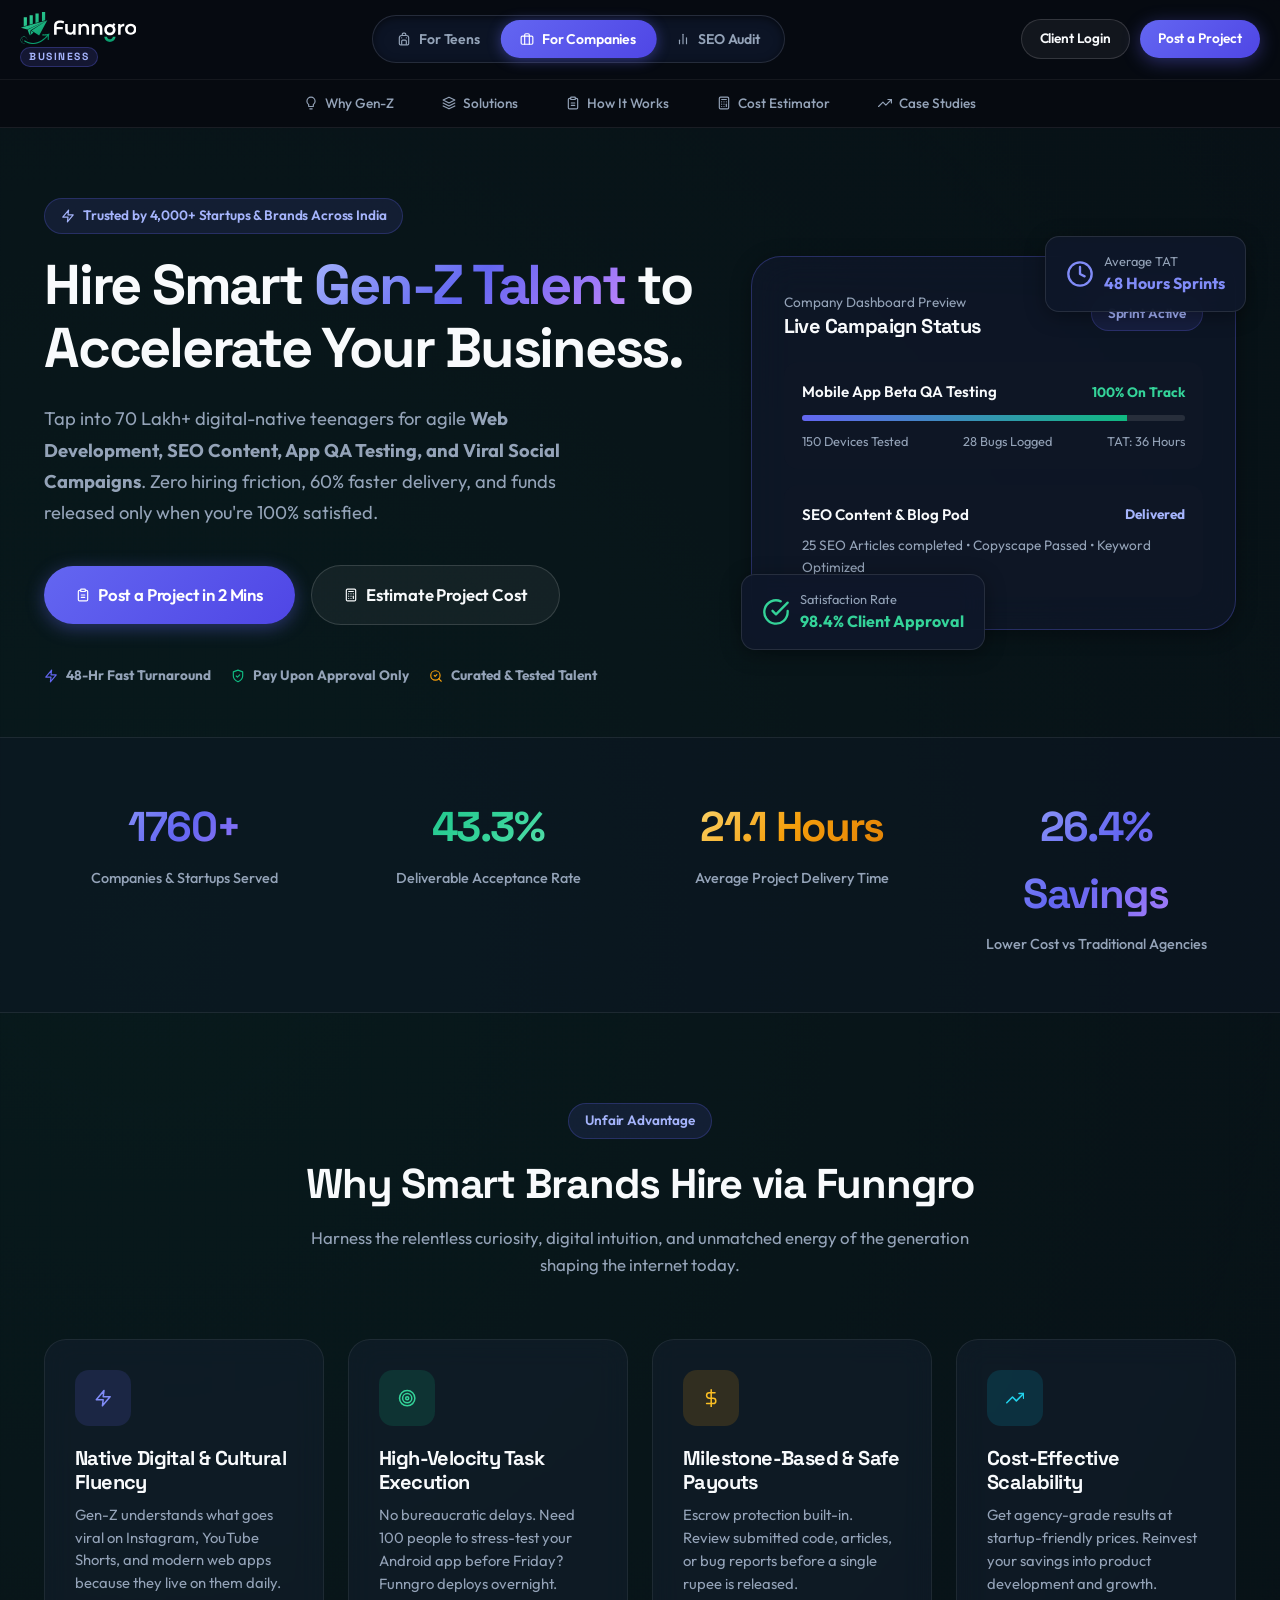
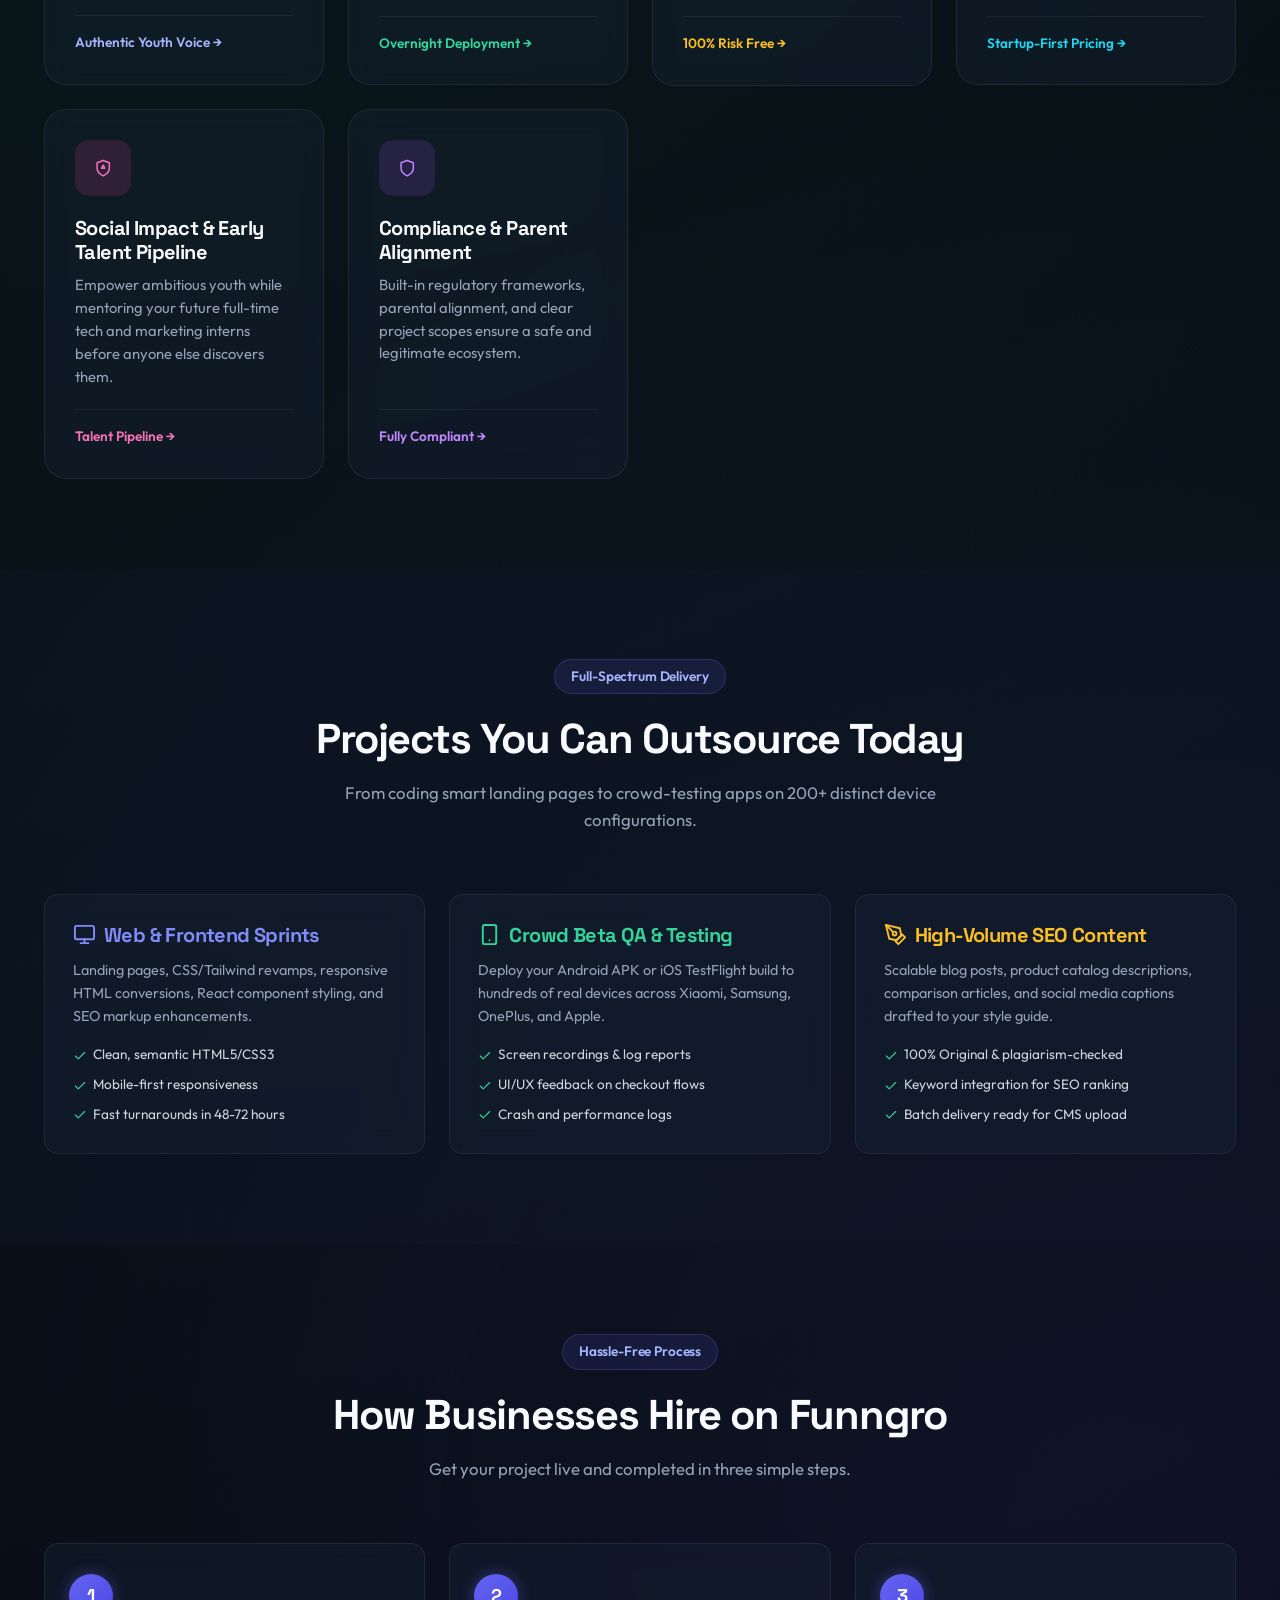
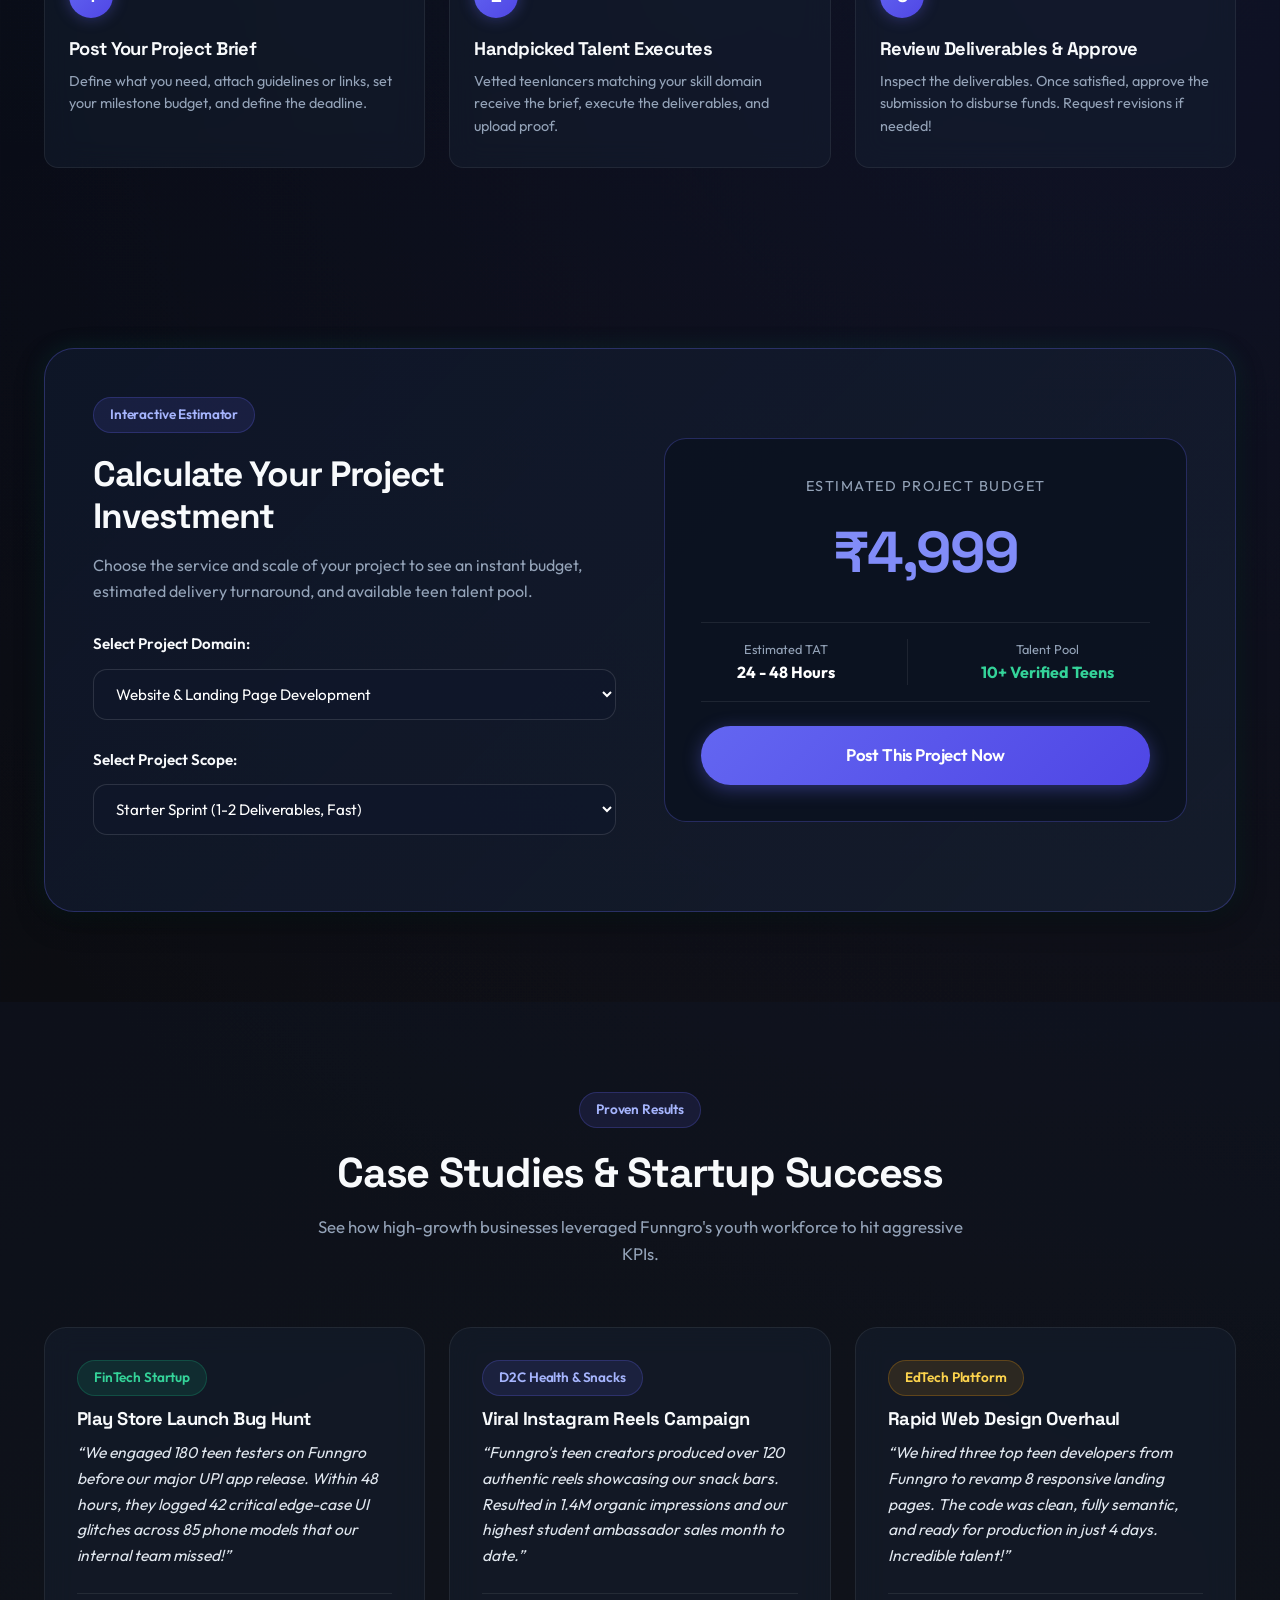
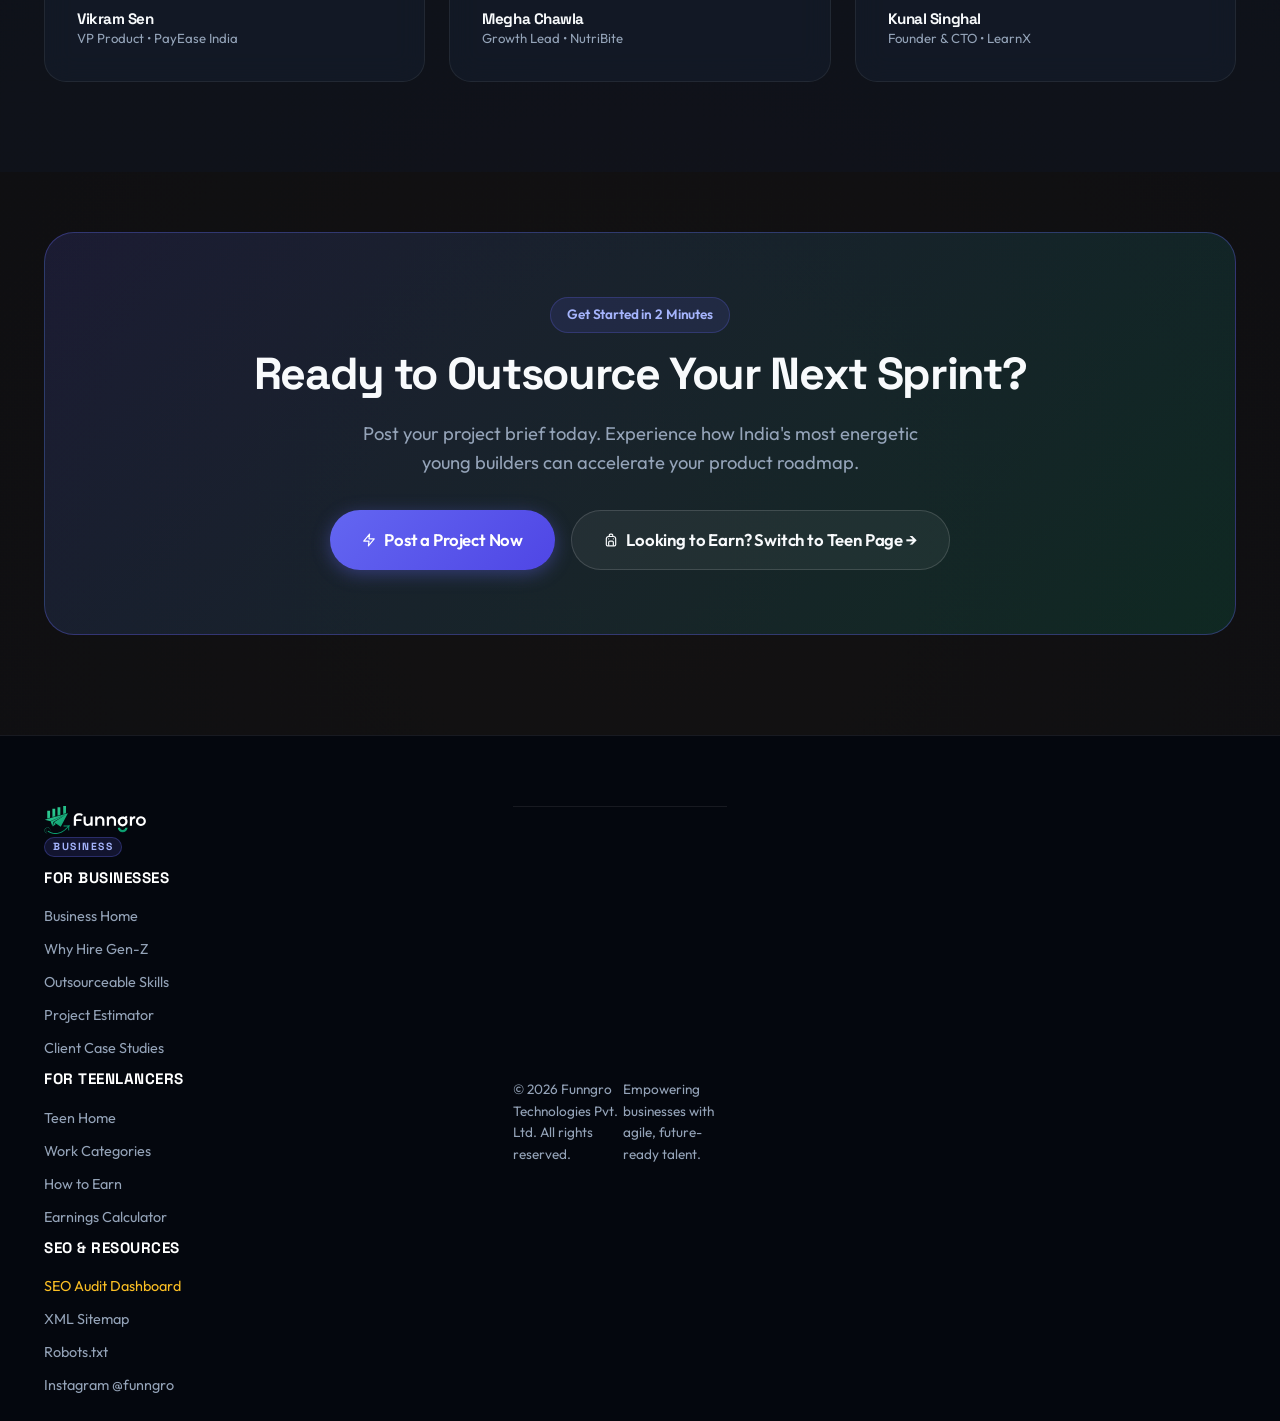
==== commit d23dce9e: "feat: replace all emojis with clean vector SVG icons and upgrade to modern Outfit & Space Grotesk fo" ====
--- a/company.html
+++ b/company.html
@@ -34,10 +34,10 @@
   <meta name="twitter:description" content="Supercharge your startup with agile teen freelancers in Tech, Content, Design & QA Testing.">
   <meta name="twitter:image" content="https://funngro.com/assets/images/funngro-company-twitter.png">
 
-  <!-- Google Fonts: Inter & Plus Jakarta Sans -->
+  <!-- Stylish Google Fonts: Outfit, Space Grotesk & Plus Jakarta Sans -->
   <link rel="preconnect" href="https://fonts.googleapis.com">
   <link rel="preconnect" href="https://fonts.gstatic.com" crossorigin>
-  <link href="https://fonts.googleapis.com/css2?family=Inter:wght@400;500;600;700&family=Plus+Jakarta+Sans:wght@600;700;800&display=swap" rel="stylesheet">
+  <link href="https://fonts.googleapis.com/css2?family=Outfit:wght@300;400;500;600;700;800;900&family=Plus+Jakarta+Sans:wght@400;500;600;700;800&family=Space+Grotesk:wght@500;600;700;800&display=swap" rel="stylesheet">
 
   <!-- Core Stylesheet -->
   <link rel="stylesheet" href="assets/css/style.css">
@@ -107,13 +107,16 @@
       <nav class="slider-nav-container" aria-label="Portal Navigation">
         <div class="slider-indicator indicator-business"></div>
         <a href="teen.html" class="slider-tab-btn" data-target="teen">
-          <span>🎒</span> For Teens
+          <svg class="svg-icon svg-icon-sm" viewBox="0 0 24 24"><path d="M4 10a4 4 0 0 1 4-4h8a4 4 0 0 1 4 4v10a2 2 0 0 1-2 2H6a2 2 0 0 1-2-2V10z"/><path d="M9 6V4a2 2 0 0 1 2-2h2a2 2 0 0 1 2 2v2"/><path d="M8 21v-5a2 2 0 0 1 2-2h4a2 2 0 0 1 2 2v5"/><line x1="8" y1="10" x2="8.01" y2="10"/><line x1="16" y1="10" x2="16.01" y2="10"/></svg>
+          <span>For Teens</span>
         </a>
         <a href="company.html" class="slider-tab-btn active" data-target="company" aria-current="page">
-          <span>💼</span> For Companies
+          <svg class="svg-icon svg-icon-sm" viewBox="0 0 24 24"><rect x="2" y="7" width="20" height="14" rx="2" ry="2"/><path d="M16 21V5a2 2 0 0 0-2-2h-4a2 2 0 0 0-2 2v16"/></svg>
+          <span>For Companies</span>
         </a>
         <a href="seo-audit.html" class="slider-tab-btn" data-target="audit">
-          <span>📊</span> SEO Audit
+          <svg class="svg-icon svg-icon-sm" viewBox="0 0 24 24"><line x1="18" y1="20" x2="18" y2="10"/><line x1="12" y1="20" x2="12" y2="4"/><line x1="6" y1="20" x2="6" y2="14"/></svg>
+          <span>SEO Audit</span>
         </a>
       </nav>
 
@@ -121,7 +124,9 @@
       <div class="nav-actions-group">
         <button class="btn btn-outline btn-sm" data-modal-target="post-project-modal">Client Login</button>
         <button class="btn btn-secondary btn-sm" data-modal-target="post-project-modal">Post a Project</button>
-        <button class="mobile-menu-btn" aria-label="Toggle Mobile Menu">☰</button>
+        <button class="mobile-menu-btn" aria-label="Toggle Mobile Menu">
+          <svg class="svg-icon" viewBox="0 0 24 24"><line x1="3" y1="12" x2="21" y2="12"/><line x1="3" y1="6" x2="21" y2="6"/><line x1="3" y1="18" x2="21" y2="18"/></svg>
+        </button>
       </div>
     </div>
 
@@ -129,11 +134,36 @@
     <div class="sub-navbar">
       <div class="container">
         <ul class="sub-nav-links" role="menubar">
-          <li role="none"><a href="#why-teens" class="sub-nav-link" role="menuitem"><span>💡</span> Why Gen-Z</a></li>
-          <li role="none"><a href="#company-categories" class="sub-nav-link" role="menuitem"><span>🚀</span> Solutions</a></li>
-          <li role="none"><a href="#company-how-it-works" class="sub-nav-link" role="menuitem"><span>📋</span> How It Works</a></li>
-          <li role="none"><a href="#cost-calculator" class="sub-nav-link" role="menuitem"><span>💰</span> Cost Estimator</a></li>
-          <li role="none"><a href="#case-studies" class="sub-nav-link" role="menuitem"><span>📈</span> Case Studies</a></li>
+          <li role="none">
+            <a href="#why-teens" class="sub-nav-link" role="menuitem">
+              <svg class="svg-icon svg-icon-sm" viewBox="0 0 24 24"><path d="M9 18h6"/><path d="M10 22h4"/><path d="M12 2a7 7 0 0 0-7 7c0 2.38 1.19 4.47 3 5.74V17a1 1 0 0 0 1 1h6a1 1 0 0 0 1-1v-2.26c1.81-1.27 3-3.36 3-5.74a7 7 0 0 0-7-7z"/></svg>
+              <span>Why Gen-Z</span>
+            </a>
+          </li>
+          <li role="none">
+            <a href="#company-categories" class="sub-nav-link" role="menuitem">
+              <svg class="svg-icon svg-icon-sm" viewBox="0 0 24 24"><polygon points="12 2 2 7 12 12 22 7 12 2"/><polyline points="2 17 12 22 22 17"/><polyline points="2 12 12 17 22 12"/></svg>
+              <span>Solutions</span>
+            </a>
+          </li>
+          <li role="none">
+            <a href="#company-how-it-works" class="sub-nav-link" role="menuitem">
+              <svg class="svg-icon svg-icon-sm" viewBox="0 0 24 24"><path d="M16 4h2a2 2 0 0 1 2 2v14a2 2 0 0 1-2 2H6a2 2 0 0 1-2-2V6a2 2 0 0 1 2-2h2"/><rect x="8" y="2" width="8" height="4" rx="1" ry="1"/><path d="M9 12h6"/><path d="M9 16h6"/></svg>
+              <span>How It Works</span>
+            </a>
+          </li>
+          <li role="none">
+            <a href="#cost-calculator" class="sub-nav-link" role="menuitem">
+              <svg class="svg-icon svg-icon-sm" viewBox="0 0 24 24"><rect x="4" y="2" width="16" height="20" rx="2"/><line x1="8" y1="6" x2="16" y2="6"/><line x1="16" y1="14" x2="16" y2="18"/><path d="M16 10h.01"/><path d="M12 10h.01"/><path d="M8 10h.01"/><path d="M12 14h.01"/><path d="M8 14h.01"/><path d="M12 18h.01"/><path d="M8 18h.01"/></svg>
+              <span>Cost Estimator</span>
+            </a>
+          </li>
+          <li role="none">
+            <a href="#case-studies" class="sub-nav-link" role="menuitem">
+              <svg class="svg-icon svg-icon-sm" viewBox="0 0 24 24"><polyline points="23 6 13.5 15.5 8.5 10.5 1 18"/><polyline points="17 6 23 6 23 12"/></svg>
+              <span>Case Studies</span>
+            </a>
+          </li>
         </ul>
       </div>
     </div>
@@ -141,16 +171,16 @@
     <!-- Mobile Drawer Navigation -->
     <div class="mobile-drawer" role="dialog" aria-label="Mobile Navigation">
       <div style="display: flex; gap: 8px; justify-content: center; flex-wrap: wrap;">
-        <a href="teen.html" class="btn btn-outline btn-sm" style="flex: 1;">🎒 For Teens</a>
-        <a href="company.html" class="btn btn-secondary btn-sm" style="flex: 1;">💼 For Companies</a>
-        <a href="seo-audit.html" class="btn btn-outline btn-sm" style="flex: 1;">📊 SEO Audit</a>
+        <a href="teen.html" class="btn btn-outline btn-sm" style="flex: 1;">For Teens</a>
+        <a href="company.html" class="btn btn-secondary btn-sm" style="flex: 1;">For Companies</a>
+        <a href="seo-audit.html" class="btn btn-outline btn-sm" style="flex: 1;">SEO Audit</a>
       </div>
       <div style="display: flex; flex-direction: column; gap: 8px;">
-        <a href="#why-teens" class="sub-nav-link">💡 Why Hire Gen-Z Talent</a>
-        <a href="#company-categories" class="sub-nav-link">🚀 Outsourceable Solutions</a>
-        <a href="#company-how-it-works" class="sub-nav-link">📋 How Hiring Works</a>
-        <a href="#cost-calculator" class="sub-nav-link">💰 Project Investment Estimator</a>
-        <a href="#case-studies" class="sub-nav-link">📈 Client Case Studies</a>
+        <a href="#why-teens" class="sub-nav-link">Why Hire Gen-Z Talent</a>
+        <a href="#company-categories" class="sub-nav-link">Outsourceable Solutions</a>
+        <a href="#company-how-it-works" class="sub-nav-link">How Hiring Works</a>
+        <a href="#cost-calculator" class="sub-nav-link">Project Investment Estimator</a>
+        <a href="#case-studies" class="sub-nav-link">Client Case Studies</a>
       </div>
       <div style="display: flex; gap: 10px; border-top: 1px solid rgba(255,255,255,0.1); padding-top: 14px;">
         <button class="btn btn-outline btn-sm" style="flex: 1;" data-modal-target="post-project-modal">Client Login</button>
@@ -165,7 +195,8 @@
       <div class="container hero-grid">
         <div class="hero-content">
           <div class="badge badge-indigo">
-            <span>🚀</span> Trusted by 4,000+ Startups &amp; Brands Across India
+            <svg class="svg-icon svg-icon-sm" viewBox="0 0 24 24"><polygon points="13 2 3 14 12 14 11 22 21 10 12 10 13 2"/></svg>
+            <span>Trusted by 4,000+ Startups &amp; Brands Across India</span>
           </div>
           <h1 id="company-hero-heading" class="hero-title">
             Hire Smart <span class="text-gradient-indigo">Gen-Z Talent</span> to Accelerate Your Business.
@@ -176,22 +207,27 @@
 
           <div class="hero-cta-group">
             <button class="btn btn-secondary btn-lg" data-modal-target="post-project-modal">
-              <span>📋</span> Post a Project in 2 Mins
+              <svg class="svg-icon svg-icon-sm" viewBox="0 0 24 24"><path d="M16 4h2a2 2 0 0 1 2 2v14a2 2 0 0 1-2 2H6a2 2 0 0 1-2-2V6a2 2 0 0 1 2-2h2"/><rect x="8" y="2" width="8" height="4" rx="1" ry="1"/><path d="M9 12h6"/><path d="M9 16h6"/></svg>
+              <span>Post a Project in 2 Mins</span>
             </button>
             <a href="#cost-calculator" class="btn btn-outline btn-lg">
-              <span>🧮</span> Estimate Project Cost
+              <svg class="svg-icon svg-icon-sm" viewBox="0 0 24 24"><rect x="4" y="2" width="16" height="20" rx="2"/><line x1="8" y1="6" x2="16" y2="6"/><line x1="16" y1="14" x2="16" y2="18"/><path d="M16 10h.01"/><path d="M12 10h.01"/><path d="M8 10h.01"/><path d="M12 14h.01"/><path d="M8 14h.01"/><path d="M12 18h.01"/><path d="M8 18h.01"/></svg>
+              <span>Estimate Project Cost</span>
             </a>
           </div>
 
           <div class="trust-badges">
             <div class="trust-badge-item">
-              <span>⚡</span> <strong>48-Hr Fast Turnaround</strong>
+              <svg class="svg-icon svg-icon-sm" style="color: #6366f1;" viewBox="0 0 24 24"><polygon points="13 2 3 14 12 14 11 22 21 10 12 10 13 2"/></svg>
+              <strong>48-Hr Fast Turnaround</strong>
             </div>
             <div class="trust-badge-item">
-              <span>🛡️</span> <strong>Pay Upon Approval Only</strong>
+              <svg class="svg-icon svg-icon-sm" style="color: #10b981;" viewBox="0 0 24 24"><path d="M12 22s8-4 8-10V5l-8-3-8 3v7c0 6 8 10 8 10z"/><path d="m9 12 2 2 4-4"/></svg>
+              <strong>Pay Upon Approval Only</strong>
             </div>
             <div class="trust-badge-item">
-              <span>🔍</span> <strong>Curated &amp; Tested Talent</strong>
+              <svg class="svg-icon svg-icon-sm" style="color: #f59e0b;" viewBox="0 0 24 24"><circle cx="11" cy="11" r="8"/><line x1="21" y1="21" x2="16.65" y2="16.65"/><path d="m9 11 1.5 1.5 3-3"/></svg>
+              <strong>Curated &amp; Tested Talent</strong>
             </div>
           </div>
         </div>
@@ -236,7 +272,7 @@
           <!-- Floating Stat Badge -->
           <div class="hero-floating-card float-top-right">
             <div style="display: flex; align-items: center; gap: 10px;">
-              <span style="font-size: 1.5rem;">⏱️</span>
+              <svg class="svg-icon" style="color: #818cf8; width: 28px; height: 28px;" viewBox="0 0 24 24"><circle cx="12" cy="12" r="10"/><polyline points="12 6 12 12 16 14"/></svg>
               <div>
                 <p style="font-size: 0.8rem; color: var(--color-text-muted);">Average TAT</p>
                 <p style="font-weight: 700; color: #818cf8;">48 Hours Sprints</p>
@@ -246,7 +282,7 @@
 
           <div class="hero-floating-card float-bottom-left">
             <div style="display: flex; align-items: center; gap: 10px;">
-              <span style="font-size: 1.5rem;">✅</span>
+              <svg class="svg-icon" style="color: #34d399; width: 28px; height: 28px;" viewBox="0 0 24 24"><path d="M22 11.08V12a10 10 0 1 1-5.93-9.14"/><polyline points="22 4 12 14.01 9 11.01"/></svg>
               <div>
                 <p style="font-size: 0.8rem; color: var(--color-text-muted);">Satisfaction Rate</p>
                 <p style="font-weight: 700; color: #34d399;">98.4% Client Approval</p>
@@ -295,7 +331,9 @@
         <div class="categories-grid">
           <article class="glass-card category-card">
             <div>
-              <div class="cat-icon-box cat-icon-indigo">⚡</div>
+              <div class="cat-icon-box cat-icon-indigo">
+                <svg class="svg-icon" viewBox="0 0 24 24"><polygon points="13 2 3 14 12 14 11 22 21 10 12 10 13 2"/></svg>
+              </div>
               <h3 class="cat-title">Native Digital &amp; Cultural Fluency</h3>
               <p class="cat-desc">
                 Gen-Z understands what goes viral on Instagram, YouTube Shorts, and modern web apps because they live on them daily.
@@ -308,7 +346,9 @@
 
           <article class="glass-card category-card">
             <div>
-              <div class="cat-icon-box cat-icon-green">🎯</div>
+              <div class="cat-icon-box cat-icon-green">
+                <svg class="svg-icon" viewBox="0 0 24 24"><circle cx="12" cy="12" r="10"/><circle cx="12" cy="12" r="6"/><circle cx="12" cy="12" r="2"/></svg>
+              </div>
               <h3 class="cat-title">High-Velocity Task Execution</h3>
               <p class="cat-desc">
                 No bureaucratic delays. Need 100 people to stress-test your Android app before Friday? Funngro deploys overnight.
@@ -321,7 +361,9 @@
 
           <article class="glass-card category-card">
             <div>
-              <div class="cat-icon-box cat-icon-amber">💰</div>
+              <div class="cat-icon-box cat-icon-amber">
+                <svg class="svg-icon" viewBox="0 0 24 24"><line x1="12" y1="1" x2="12" y2="23"/><path d="M17 5H9.5a3.5 3.5 0 0 0 0 7h5a3.5 3.5 0 0 1 0 7H6"/></svg>
+              </div>
               <h3 class="cat-title">Milestone-Based &amp; Safe Payouts</h3>
               <p class="cat-desc">
                 Escrow protection built-in. Review submitted code, articles, or bug reports before a single rupee is released.
@@ -334,7 +376,9 @@
 
           <article class="glass-card category-card">
             <div>
-              <div class="cat-icon-box cat-icon-cyan">📈</div>
+              <div class="cat-icon-box cat-icon-cyan">
+                <svg class="svg-icon" viewBox="0 0 24 24"><polyline points="23 6 13.5 15.5 8.5 10.5 1 18"/><polyline points="17 6 23 6 23 12"/></svg>
+              </div>
               <h3 class="cat-title">Cost-Effective Scalability</h3>
               <p class="cat-desc">
                 Get agency-grade results at startup-friendly prices. Reinvest your savings into product development and growth.
@@ -347,7 +391,9 @@
 
           <article class="glass-card category-card">
             <div>
-              <div class="cat-icon-box cat-icon-pink">🌱</div>
+              <div class="cat-icon-box cat-icon-pink">
+                <svg class="svg-icon" viewBox="0 0 24 24"><path d="M12 22s8-4 8-10V5l-8-3-8 3v7c0 6 8 10 8 10z"/><polygon points="12 8 14 12 10 12 12 8"/></svg>
+              </div>
               <h3 class="cat-title">Social Impact &amp; Early Talent Pipeline</h3>
               <p class="cat-desc">
                 Empower ambitious youth while mentoring your future full-time tech and marketing interns before anyone else discovers them.
@@ -360,7 +406,9 @@
 
           <article class="glass-card category-card">
             <div>
-              <div class="cat-icon-box cat-icon-purple">🛡️</div>
+              <div class="cat-icon-box cat-icon-purple">
+                <svg class="svg-icon" viewBox="0 0 24 24"><path d="M12 22s8-4 8-10V5l-8-3-8 3v7c0 6 8 10 8 10z"/></svg>
+              </div>
               <h3 class="cat-title">Compliance &amp; Parent Alignment</h3>
               <p class="cat-desc">
                 Built-in regulatory frameworks, parental alignment, and clear project scopes ensure a safe and legitimate ecosystem.
@@ -387,38 +435,47 @@
 
         <div class="categories-grid">
           <div class="glass-card" style="padding: 28px;">
-            <h3 style="font-size: 1.25rem; margin-bottom: 12px; color: #818cf8;">💻 Web &amp; Frontend Sprints</h3>
+            <h3 style="font-size: 1.25rem; margin-bottom: 12px; color: #818cf8; display: flex; align-items: center; gap: 8px;">
+              <svg class="svg-icon" style="color: #818cf8;" viewBox="0 0 24 24"><rect x="2" y="3" width="20" height="14" rx="2" ry="2"/><line x1="8" y1="21" x2="16" y2="21"/><line x1="12" y1="17" x2="12" y2="21"/></svg>
+              <span>Web &amp; Frontend Sprints</span>
+            </h3>
             <p style="font-size: 0.9rem; color: var(--color-text-muted); margin-bottom: 16px;">
               Landing pages, CSS/Tailwind revamps, responsive HTML conversions, React component styling, and SEO markup enhancements.
             </p>
             <ul style="font-size: 0.85rem; color: #d1d5db; list-style: none; display: flex; flex-direction: column; gap: 8px;">
-              <li>✓ Clean, semantic HTML5/CSS3</li>
-              <li>✓ Mobile-first responsiveness</li>
-              <li>✓ Fast turnarounds in 48-72 hours</li>
+              <li><svg class="svg-icon svg-icon-sm" style="color: #34d399; display:inline-block; vertical-align:middle; margin-right:6px;" viewBox="0 0 24 24"><polyline points="20 6 9 17 4 12"/></svg>Clean, semantic HTML5/CSS3</li>
+              <li><svg class="svg-icon svg-icon-sm" style="color: #34d399; display:inline-block; vertical-align:middle; margin-right:6px;" viewBox="0 0 24 24"><polyline points="20 6 9 17 4 12"/></svg>Mobile-first responsiveness</li>
+              <li><svg class="svg-icon svg-icon-sm" style="color: #34d399; display:inline-block; vertical-align:middle; margin-right:6px;" viewBox="0 0 24 24"><polyline points="20 6 9 17 4 12"/></svg>Fast turnarounds in 48-72 hours</li>
             </ul>
           </div>
 
           <div class="glass-card" style="padding: 28px;">
-            <h3 style="font-size: 1.25rem; margin-bottom: 12px; color: #34d399;">📱 Crowd Beta QA &amp; Testing</h3>
+            <h3 style="font-size: 1.25rem; margin-bottom: 12px; color: #34d399; display: flex; align-items: center; gap: 8px;">
+              <svg class="svg-icon" style="color: #34d399;" viewBox="0 0 24 24"><rect x="5" y="2" width="14" height="20" rx="2" ry="2"/><line x1="12" y1="18" x2="12.01" y2="18"/></svg>
+              <span>Crowd Beta QA &amp; Testing</span>
+            </h3>
             <p style="font-size: 0.9rem; color: var(--color-text-muted); margin-bottom: 16px;">
               Deploy your Android APK or iOS TestFlight build to hundreds of real devices across Xiaomi, Samsung, OnePlus, and Apple.
             </p>
             <ul style="font-size: 0.85rem; color: #d1d5db; list-style: none; display: flex; flex-direction: column; gap: 8px;">
-              <li>✓ Screen recordings &amp; log reports</li>
-              <li>✓ UI/UX feedback on checkout flows</li>
-              <li>✓ Crash and performance logs</li>
+              <li><svg class="svg-icon svg-icon-sm" style="color: #34d399; display:inline-block; vertical-align:middle; margin-right:6px;" viewBox="0 0 24 24"><polyline points="20 6 9 17 4 12"/></svg>Screen recordings &amp; log reports</li>
+              <li><svg class="svg-icon svg-icon-sm" style="color: #34d399; display:inline-block; vertical-align:middle; margin-right:6px;" viewBox="0 0 24 24"><polyline points="20 6 9 17 4 12"/></svg>UI/UX feedback on checkout flows</li>
+              <li><svg class="svg-icon svg-icon-sm" style="color: #34d399; display:inline-block; vertical-align:middle; margin-right:6px;" viewBox="0 0 24 24"><polyline points="20 6 9 17 4 12"/></svg>Crash and performance logs</li>
             </ul>
           </div>
 
           <div class="glass-card" style="padding: 28px;">
-            <h3 style="font-size: 1.25rem; margin-bottom: 12px; color: #fbbf24;">✍️ High-Volume SEO Content</h3>
+            <h3 style="font-size: 1.25rem; margin-bottom: 12px; color: #fbbf24; display: flex; align-items: center; gap: 8px;">
+              <svg class="svg-icon" style="color: #fbbf24;" viewBox="0 0 24 24"><path d="M12 19l7-7 3 3-7 7-3-3z"/><path d="M18 13l-1.5-7.5L2 2l3.5 14.5L13 18l5-5z"/><path d="M2 2l7.586 7.586"/><circle cx="11" cy="11" r="2"/></svg>
+              <span>High-Volume SEO Content</span>
+            </h3>
             <p style="font-size: 0.9rem; color: var(--color-text-muted); margin-bottom: 16px;">
               Scalable blog posts, product catalog descriptions, comparison articles, and social media captions drafted to your style guide.
             </p>
             <ul style="font-size: 0.85rem; color: #d1d5db; list-style: none; display: flex; flex-direction: column; gap: 8px;">
-              <li>✓ 100% Original &amp; plagiarism-checked</li>
-              <li>✓ Keyword integration for SEO ranking</li>
-              <li>✓ Batch delivery ready for CMS upload</li>
+              <li><svg class="svg-icon svg-icon-sm" style="color: #34d399; display:inline-block; vertical-align:middle; margin-right:6px;" viewBox="0 0 24 24"><polyline points="20 6 9 17 4 12"/></svg>100% Original &amp; plagiarism-checked</li>
+              <li><svg class="svg-icon svg-icon-sm" style="color: #34d399; display:inline-block; vertical-align:middle; margin-right:6px;" viewBox="0 0 24 24"><polyline points="20 6 9 17 4 12"/></svg>Keyword integration for SEO ranking</li>
+              <li><svg class="svg-icon svg-icon-sm" style="color: #34d399; display:inline-block; vertical-align:middle; margin-right:6px;" viewBox="0 0 24 24"><polyline points="20 6 9 17 4 12"/></svg>Batch delivery ready for CMS upload</li>
             </ul>
           </div>
         </div>
@@ -592,10 +649,12 @@
           </p>
           <div style="display: flex; gap: 16px; justify-content: center; flex-wrap: wrap;">
             <button class="btn btn-secondary btn-lg" data-modal-target="post-project-modal">
-              <span>🚀</span> Post a Project Now
+              <svg class="svg-icon svg-icon-sm" viewBox="0 0 24 24"><polygon points="13 2 3 14 12 14 11 22 21 10 12 10 13 2"/></svg>
+              <span>Post a Project Now</span>
             </button>
             <a href="teen.html" class="btn btn-outline btn-lg">
-              <span>🎒</span> Looking to Earn? Switch to Teen Page &rarr;
+              <svg class="svg-icon svg-icon-sm" viewBox="0 0 24 24"><path d="M4 10a4 4 0 0 1 4-4h8a4 4 0 0 1 4 4v10a2 2 0 0 1-2 2H6a2 2 0 0 1-2-2V10z"/><path d="M9 6V4a2 2 0 0 1 2-2h2a2 2 0 0 1 2 2v2"/><path d="M8 21v-5a2 2 0 0 1 2-2h4a2 2 0 0 1 2 2v5"/><line x1="8" y1="10" x2="8.01" y2="10"/><line x1="16" y1="10" x2="16.01" y2="10"/></svg>
+              <span>Looking to Earn? Switch to Teen Page &rarr;</span>
             </a>
           </div>
         </div>
--- a/assets/css/style.css
+++ b/assets/css/style.css
@@ -1,6 +1,6 @@
 /* ==========================================================================
-   Funngro Smart Website - Core Design System & Styling
-   Clean, Modern, Accessible & Highly Optimized
+   Funngro Smart Website - Modern Design System & Typography
+   Ultra-Stylish, High-Tech, Responsive & SVG-Powered
    ========================================================================== */
 
 :root {
@@ -10,38 +10,39 @@
   --color-primary-light: #10b981;
   --color-primary-glow: rgba(16, 185, 129, 0.25);
   
-  --color-secondary: #6366f1;      /* Indigo Accent */
+  --color-secondary: #6366f1;      /* Electric Indigo */
   --color-secondary-dark: #4f46e5;
   --color-secondary-light: #818cf8;
   
   --color-accent: #f59e0b;         /* Amber Gold */
   --color-accent-light: #fef3c7;
   
-  --color-dark-bg: #090d16;        /* Deep Space Slate */
-  --color-dark-surface: #111827;
-  --color-dark-card: #1f2937;
+  --color-dark-bg: #070a12;        /* Ultra Deep Space Black-Slate */
+  --color-dark-surface: #0f172a;
+  --color-dark-card: #182234;
   --color-dark-border: rgba(255, 255, 255, 0.08);
 
-  --color-text-main: #f9fafb;
-  --color-text-muted: #9ca3af;
-  --color-text-dim: #6b7280;
-
-  --font-sans: 'Inter', -apple-system, BlinkMacSystemFont, 'Segoe UI', Roboto, sans-serif;
-  --font-display: 'Plus Jakarta Sans', var(--font-sans);
+  --color-text-main: #f8fafc;
+  --color-text-muted: #94a3b8;
+  --color-text-dim: #64748b;
+
+  /* Stylish Modern Typography */
+  --font-sans: 'Outfit', 'Plus Jakarta Sans', -apple-system, BlinkMacSystemFont, sans-serif;
+  --font-display: 'Space Grotesk', 'Outfit', sans-serif;
 
   --radius-sm: 8px;
   --radius-md: 14px;
-  --radius-lg: 20px;
-  --radius-xl: 28px;
+  --radius-lg: 22px;
+  --radius-xl: 30px;
   --radius-full: 9999px;
 
   --transition-fast: 0.15s ease;
   --transition-normal: 0.25s ease;
   --transition-slow: 0.4s cubic-bezier(0.16, 1, 0.3, 1);
 
-  --shadow-subtle: 0 4px 20px rgba(0, 0, 0, 0.25);
-  --shadow-elevated: 0 10px 30px -5px rgba(0, 0, 0, 0.4), 0 0 20px rgba(16, 185, 129, 0.15);
-  --shadow-glow: 0 0 35px rgba(16, 185, 129, 0.3);
+  --shadow-subtle: 0 4px 20px rgba(0, 0, 0, 0.35);
+  --shadow-elevated: 0 10px 30px -5px rgba(0, 0, 0, 0.5), 0 0 25px rgba(16, 185, 129, 0.12);
+  --shadow-glow: 0 0 40px rgba(16, 185, 129, 0.35);
 }
 
 /* Base Styles */
@@ -64,8 +65,9 @@
   min-height: 100vh;
   line-height: 1.6;
   overflow-x: hidden;
-  background: radial-gradient(circle at 15% 20%, rgba(16, 185, 129, 0.08) 0%, transparent 40%),
-              radial-gradient(circle at 85% 60%, rgba(99, 102, 241, 0.08) 0%, transparent 40%),
+  background: radial-gradient(circle at 12% 15%, rgba(16, 185, 129, 0.09) 0%, transparent 45%),
+              radial-gradient(circle at 88% 50%, rgba(99, 102, 241, 0.09) 0%, transparent 45%),
+              radial-gradient(circle at 50% 85%, rgba(245, 158, 11, 0.05) 0%, transparent 40%),
               var(--color-dark-bg);
 }
 
@@ -73,7 +75,8 @@
 h1, h2, h3, h4, h5, h6 {
   font-family: var(--font-display);
   font-weight: 700;
-  line-height: 1.25;
+  line-height: 1.2;
+  letter-spacing: -0.03em;
   color: var(--color-text-main);
 }
 
@@ -92,6 +95,33 @@
   font: inherit;
   color: inherit;
 }
+
+/* ==========================================================================
+   SVG VECTOR ICONS SYSTEM
+   ========================================================================== */
+.svg-icon {
+  display: inline-block;
+  width: 1.15em;
+  height: 1.15em;
+  vertical-align: -0.15em;
+  stroke-width: 2;
+  stroke: currentColor;
+  fill: none;
+  stroke-linecap: round;
+  stroke-linejoin: round;
+  flex-shrink: 0;
+  transition: transform var(--transition-fast), stroke var(--transition-fast);
+}
+
+.svg-icon-fill {
+  fill: currentColor;
+  stroke: none;
+}
+
+.svg-icon-sm { width: 14px; height: 14px; }
+.svg-icon-md { width: 18px; height: 18px; }
+.svg-icon-lg { width: 22px; height: 22px; }
+.svg-icon-xl { width: 32px; height: 32px; }
 
 /* Container */
 .container {
@@ -109,32 +139,32 @@
 }
 
 .text-gradient-indigo {
-  background: linear-gradient(135deg, #818cf8 0%, #6366f1 50%, #c084fc 100%);
+  background: linear-gradient(135deg, #a5b4fc 0%, #6366f1 50%, #c084fc 100%);
   -webkit-background-clip: text;
   -webkit-text-fill-color: transparent;
 }
 
 .text-gradient-gold {
-  background: linear-gradient(135deg, #fbbf24 0%, #f59e0b 100%);
+  background: linear-gradient(135deg, #fde68a 0%, #f59e0b 50%, #d97706 100%);
   -webkit-background-clip: text;
   -webkit-text-fill-color: transparent;
 }
 
-/* Glassmorphism Cards */
+/* Glassmorphism Panels & Cards */
 .glass-panel {
-  background: rgba(17, 24, 39, 0.7);
-  backdrop-filter: blur(16px);
-  -webkit-backdrop-filter: blur(16px);
+  background: rgba(15, 23, 42, 0.75);
+  backdrop-filter: blur(20px);
+  -webkit-backdrop-filter: blur(20px);
   border: 1px solid var(--color-dark-border);
   border-radius: var(--radius-lg);
   box-shadow: var(--shadow-subtle);
 }
 
 .glass-card {
-  background: rgba(31, 41, 55, 0.5);
-  backdrop-filter: blur(12px);
-  -webkit-backdrop-filter: blur(12px);
-  border: 1px solid rgba(255, 255, 255, 0.06);
+  background: rgba(24, 34, 52, 0.45);
+  backdrop-filter: blur(14px);
+  -webkit-backdrop-filter: blur(14px);
+  border: 1px solid rgba(255, 255, 255, 0.07);
   border-radius: var(--radius-md);
   transition: transform var(--transition-normal), border-color var(--transition-normal), box-shadow var(--transition-normal);
 }
@@ -150,10 +180,11 @@
   display: inline-flex;
   align-items: center;
   justify-content: center;
-  gap: 10px;
+  gap: 8px;
   padding: 12px 24px;
   font-weight: 600;
   font-size: 0.95rem;
+  letter-spacing: -0.01em;
   border-radius: var(--radius-full);
   cursor: pointer;
   transition: all var(--transition-normal);
@@ -165,30 +196,30 @@
 .btn-primary {
   background: linear-gradient(135deg, #10b981 0%, #059669 100%);
   color: #ffffff;
-  box-shadow: 0 4px 15px rgba(16, 185, 129, 0.35);
+  box-shadow: 0 4px 18px rgba(16, 185, 129, 0.38);
 }
 
 .btn-primary:hover {
   background: linear-gradient(135deg, #34d399 0%, #10b981 100%);
   transform: translateY(-2px);
-  box-shadow: 0 6px 20px rgba(16, 185, 129, 0.5);
+  box-shadow: 0 6px 24px rgba(16, 185, 129, 0.55);
 }
 
 .btn-secondary {
   background: linear-gradient(135deg, #6366f1 0%, #4f46e5 100%);
   color: #ffffff;
-  box-shadow: 0 4px 15px rgba(99, 102, 241, 0.35);
+  box-shadow: 0 4px 18px rgba(99, 102, 241, 0.38);
 }
 
 .btn-secondary:hover {
   background: linear-gradient(135deg, #818cf8 0%, #6366f1 100%);
   transform: translateY(-2px);
-  box-shadow: 0 6px 20px rgba(99, 102, 241, 0.5);
+  box-shadow: 0 6px 24px rgba(99, 102, 241, 0.55);
 }
 
 .btn-outline {
   background: rgba(255, 255, 255, 0.05);
-  border: 1px solid rgba(255, 255, 255, 0.15);
+  border: 1px solid rgba(255, 255, 255, 0.14);
   color: var(--color-text-main);
 }
 
@@ -215,7 +246,7 @@
   position: sticky;
   top: 0;
   z-index: 100;
-  background: rgba(9, 13, 22, 0.92);
+  background: rgba(7, 10, 18, 0.94);
   backdrop-filter: blur(20px);
   -webkit-backdrop-filter: blur(20px);
   border-bottom: 1px solid var(--color-dark-border);
@@ -248,15 +279,16 @@
 
 .funngro-brand:hover .funngro-logo-svg {
   transform: scale(1.02);
-  filter: drop-shadow(0 0 10px rgba(16, 185, 129, 0.35));
+  filter: drop-shadow(0 0 12px rgba(16, 185, 129, 0.4));
 }
 
 .brand-subtext {
+  font-family: var(--font-display);
   font-size: 0.65rem;
-  font-weight: 800;
+  font-weight: 700;
   letter-spacing: 1.5px;
   text-transform: uppercase;
-  padding: 1px 7px;
+  padding: 2px 8px;
   border-radius: var(--radius-full);
   margin-top: 3px;
   line-height: 1.3;
@@ -285,7 +317,7 @@
   position: relative;
   display: flex;
   align-items: center;
-  background: rgba(17, 24, 39, 0.85);
+  background: rgba(15, 23, 42, 0.85);
   border: 1px solid rgba(255, 255, 255, 0.1);
   border-radius: var(--radius-full);
   padding: 4px;
@@ -298,6 +330,7 @@
   padding: 8px 20px;
   font-size: 0.875rem;
   font-weight: 600;
+  letter-spacing: -0.01em;
   color: var(--color-text-muted);
   border-radius: var(--radius-full);
   transition: color 0.25s ease;
@@ -305,7 +338,7 @@
   text-decoration: none;
   display: flex;
   align-items: center;
-  gap: 6px;
+  gap: 8px;
   white-space: nowrap;
 }
 
@@ -366,7 +399,7 @@
 /* Sub-Navbar Row (Contextual Nav Links) */
 .sub-navbar {
   border-top: 1px solid rgba(255, 255, 255, 0.06);
-  background: rgba(9, 13, 22, 0.55);
+  background: rgba(7, 10, 18, 0.6);
   padding: 8px 0;
 }
 
@@ -390,12 +423,12 @@
   font-size: 0.85rem;
   font-weight: 500;
   color: var(--color-text-muted);
-  padding: 5px 12px;
+  padding: 5px 14px;
   border-radius: var(--radius-full);
   transition: all var(--transition-fast);
   display: flex;
   align-items: center;
-  gap: 5px;
+  gap: 7px;
 }
 
 .sub-nav-link:hover {
@@ -416,7 +449,7 @@
   top: 100%;
   left: 0;
   width: 100%;
-  background: rgba(9, 13, 22, 0.98);
+  background: rgba(7, 10, 18, 0.98);
   backdrop-filter: blur(25px);
   border-bottom: 1px solid var(--color-dark-border);
   padding: 24px;
@@ -430,9 +463,7 @@
   display: flex;
 }
 
-/* ==========================================================================
-   CONTENT SECTIONS & COMPONENTS
-   ========================================================================== */
+/* Badge Component */
 .badge {
   display: inline-flex;
   align-items: center;
@@ -441,6 +472,7 @@
   border-radius: var(--radius-full);
   font-size: 0.85rem;
   font-weight: 600;
+  letter-spacing: -0.01em;
   background: rgba(16, 185, 129, 0.12);
   color: #34d399;
   border: 1px solid rgba(16, 185, 129, 0.25);
@@ -473,9 +505,9 @@
 }
 
 .hero-title {
-  font-size: 3.4rem;
-  letter-spacing: -1.5px;
-  line-height: 1.15;
+  font-size: 3.5rem;
+  letter-spacing: -0.04em;
+  line-height: 1.12;
   margin-bottom: 24px;
 }
 
@@ -506,7 +538,7 @@
 .trust-badge-item {
   display: flex;
   align-items: center;
-  gap: 6px;
+  gap: 8px;
 }
 
 .hero-card-preview {
@@ -517,7 +549,7 @@
   position: absolute;
   padding: 14px 20px;
   border-radius: var(--radius-md);
-  background: rgba(17, 24, 39, 0.9);
+  background: rgba(15, 23, 42, 0.92);
   backdrop-filter: blur(12px);
   border: 1px solid rgba(255, 255, 255, 0.1);
   box-shadow: var(--shadow-subtle);
@@ -546,7 +578,7 @@
   padding: 40px 0;
   border-top: 1px solid var(--color-dark-border);
   border-bottom: 1px solid var(--color-dark-border);
-  background: rgba(17, 24, 39, 0.3);
+  background: rgba(15, 23, 42, 0.35);
 }
 
 .stats-grid {
@@ -561,11 +593,12 @@
 }
 
 .stat-number {
-  font-size: 2.5rem;
+  font-family: var(--font-display);
+  font-size: 2.6rem;
   font-weight: 800;
+  letter-spacing: -0.04em;
   color: #ffffff;
   margin-bottom: 6px;
-  letter-spacing: -1px;
 }
 
 .stat-label {
@@ -582,8 +615,8 @@
 }
 
 .section-title {
-  font-size: 2.5rem;
-  letter-spacing: -1px;
+  font-size: 2.6rem;
+  letter-spacing: -0.03em;
   margin-bottom: 16px;
 }
 
@@ -599,7 +632,7 @@
 
 .categories-grid {
   display: grid;
-  grid-template-columns: repeat(auto-fit, minmax(270px, 1fr));
+  grid-template-columns: repeat(auto-fit, minmax(280px, 1fr));
   gap: 24px;
 }
 
@@ -619,7 +652,6 @@
   display: flex;
   align-items: center;
   justify-content: center;
-  font-size: 1.6rem;
   margin-bottom: 20px;
 }
 
@@ -639,7 +671,7 @@
   font-size: 0.925rem;
   color: var(--color-text-muted);
   margin-bottom: 20px;
-  line-height: 1.5;
+  line-height: 1.55;
 }
 
 .cat-footer {
@@ -656,7 +688,7 @@
 /* Steps / How It Works */
 .steps-section {
   padding: 90px 0;
-  background: rgba(17, 24, 39, 0.4);
+  background: rgba(15, 23, 42, 0.4);
 }
 
 .steps-timeline {
@@ -681,8 +713,9 @@
   display: flex;
   align-items: center;
   justify-content: center;
+  font-family: var(--font-display);
   font-weight: 800;
-  font-size: 1.1rem;
+  font-size: 1.15rem;
   margin-bottom: 20px;
   box-shadow: 0 0 15px rgba(16, 185, 129, 0.4);
 }
@@ -704,7 +737,7 @@
 }
 
 .calc-box {
-  background: linear-gradient(135deg, rgba(17, 24, 39, 0.8) 0%, rgba(31, 41, 55, 0.6) 100%);
+  background: linear-gradient(135deg, rgba(15, 23, 42, 0.85) 0%, rgba(24, 34, 52, 0.65) 100%);
   border: 1px solid rgba(16, 185, 129, 0.25);
   border-radius: var(--radius-xl);
   padding: 48px;
@@ -759,7 +792,7 @@
   width: 100%;
   padding: 14px 18px;
   border-radius: var(--radius-md);
-  background: rgba(17, 24, 39, 0.8);
+  background: rgba(15, 23, 42, 0.8);
   border: 1px solid rgba(255, 255, 255, 0.12);
   color: #ffffff;
   outline: none;
@@ -767,7 +800,7 @@
 }
 
 .calc-result-card {
-  background: rgba(15, 23, 42, 0.7);
+  background: rgba(10, 16, 30, 0.75);
   border: 1px solid rgba(255, 255, 255, 0.1);
   border-radius: var(--radius-lg);
   padding: 36px;
@@ -775,24 +808,27 @@
 }
 
 .calc-result-title {
-  font-size: 0.95rem;
+  font-size: 0.9rem;
   color: var(--color-text-muted);
   text-transform: uppercase;
-  letter-spacing: 1px;
+  letter-spacing: 1.5px;
   margin-bottom: 8px;
 }
 
 .calc-result-amount {
-  font-size: 3.5rem;
+  font-family: var(--font-display);
+  font-size: 3.6rem;
   font-weight: 800;
   color: #34d399;
-  letter-spacing: -1.5px;
+  letter-spacing: -0.04em;
   margin-bottom: 12px;
 }
 
 .calc-badge {
-  display: inline-block;
-  padding: 6px 14px;
+  display: inline-flex;
+  align-items: center;
+  gap: 6px;
+  padding: 6px 16px;
   border-radius: var(--radius-full);
   font-size: 0.85rem;
   font-weight: 600;
@@ -805,7 +841,7 @@
 /* Testimonials */
 .testimonials-section {
   padding: 90px 0;
-  background: rgba(17, 24, 39, 0.3);
+  background: rgba(15, 23, 42, 0.35);
 }
 
 .testimonials-grid {
@@ -824,8 +860,8 @@
 
 .testimonial-quote {
   font-size: 0.975rem;
-  color: #e5e7eb;
-  line-height: 1.6;
+  color: #e2e8f0;
+  line-height: 1.65;
   margin-bottom: 24px;
   font-style: italic;
 }
@@ -844,6 +880,7 @@
   display: flex;
   align-items: center;
   justify-content: center;
+  font-family: var(--font-display);
   font-weight: 700;
   font-size: 1.1rem;
   color: #fff;
@@ -874,7 +911,7 @@
   margin-bottom: 12px;
   border-radius: var(--radius-md);
   overflow: hidden;
-  background: rgba(31, 41, 55, 0.3);
+  background: rgba(24, 34, 52, 0.35);
 }
 
 .faq-question {
@@ -939,7 +976,7 @@
 
 .cta-title {
   font-size: 2.8rem;
-  letter-spacing: -1px;
+  letter-spacing: -0.03em;
   margin-bottom: 18px;
 }
 
@@ -953,7 +990,7 @@
 /* Footer */
 .site-footer {
   border-top: 1px solid var(--color-dark-border);
-  background: #060911;
+  background: #04070e;
   padding: 70px 0 30px;
   color: var(--color-text-muted);
   font-size: 0.9rem;
@@ -1008,8 +1045,8 @@
   left: 0;
   right: 0;
   bottom: 0;
-  background: rgba(0, 0, 0, 0.75);
-  backdrop-filter: blur(8px);
+  background: rgba(0, 0, 0, 0.8);
+  backdrop-filter: blur(10px);
   z-index: 1000;
   display: none;
   align-items: center;
@@ -1029,7 +1066,7 @@
   width: 100%;
   padding: 36px;
   position: relative;
-  box-shadow: 0 20px 50px rgba(0,0,0,0.6);
+  box-shadow: 0 20px 50px rgba(0,0,0,0.7);
   animation: modalIn 0.3s cubic-bezier(0.16, 1, 0.3, 1);
 }
 
@@ -1087,10 +1124,10 @@
 
 @media (max-width: 860px) {
   .slider-nav-container {
-    display: none; /* revealed inside mobile drawer */
+    display: none;
   }
   .nav-actions-group .btn {
-    display: none; /* revealed inside mobile drawer */
+    display: none;
   }
   .mobile-menu-btn {
     display: block;
@@ -1100,7 +1137,7 @@
     padding: 0 10px;
   }
   .hero-title {
-    font-size: 2.5rem;
+    font-size: 2.6rem;
   }
   .steps-timeline {
     grid-template-columns: 1fr;
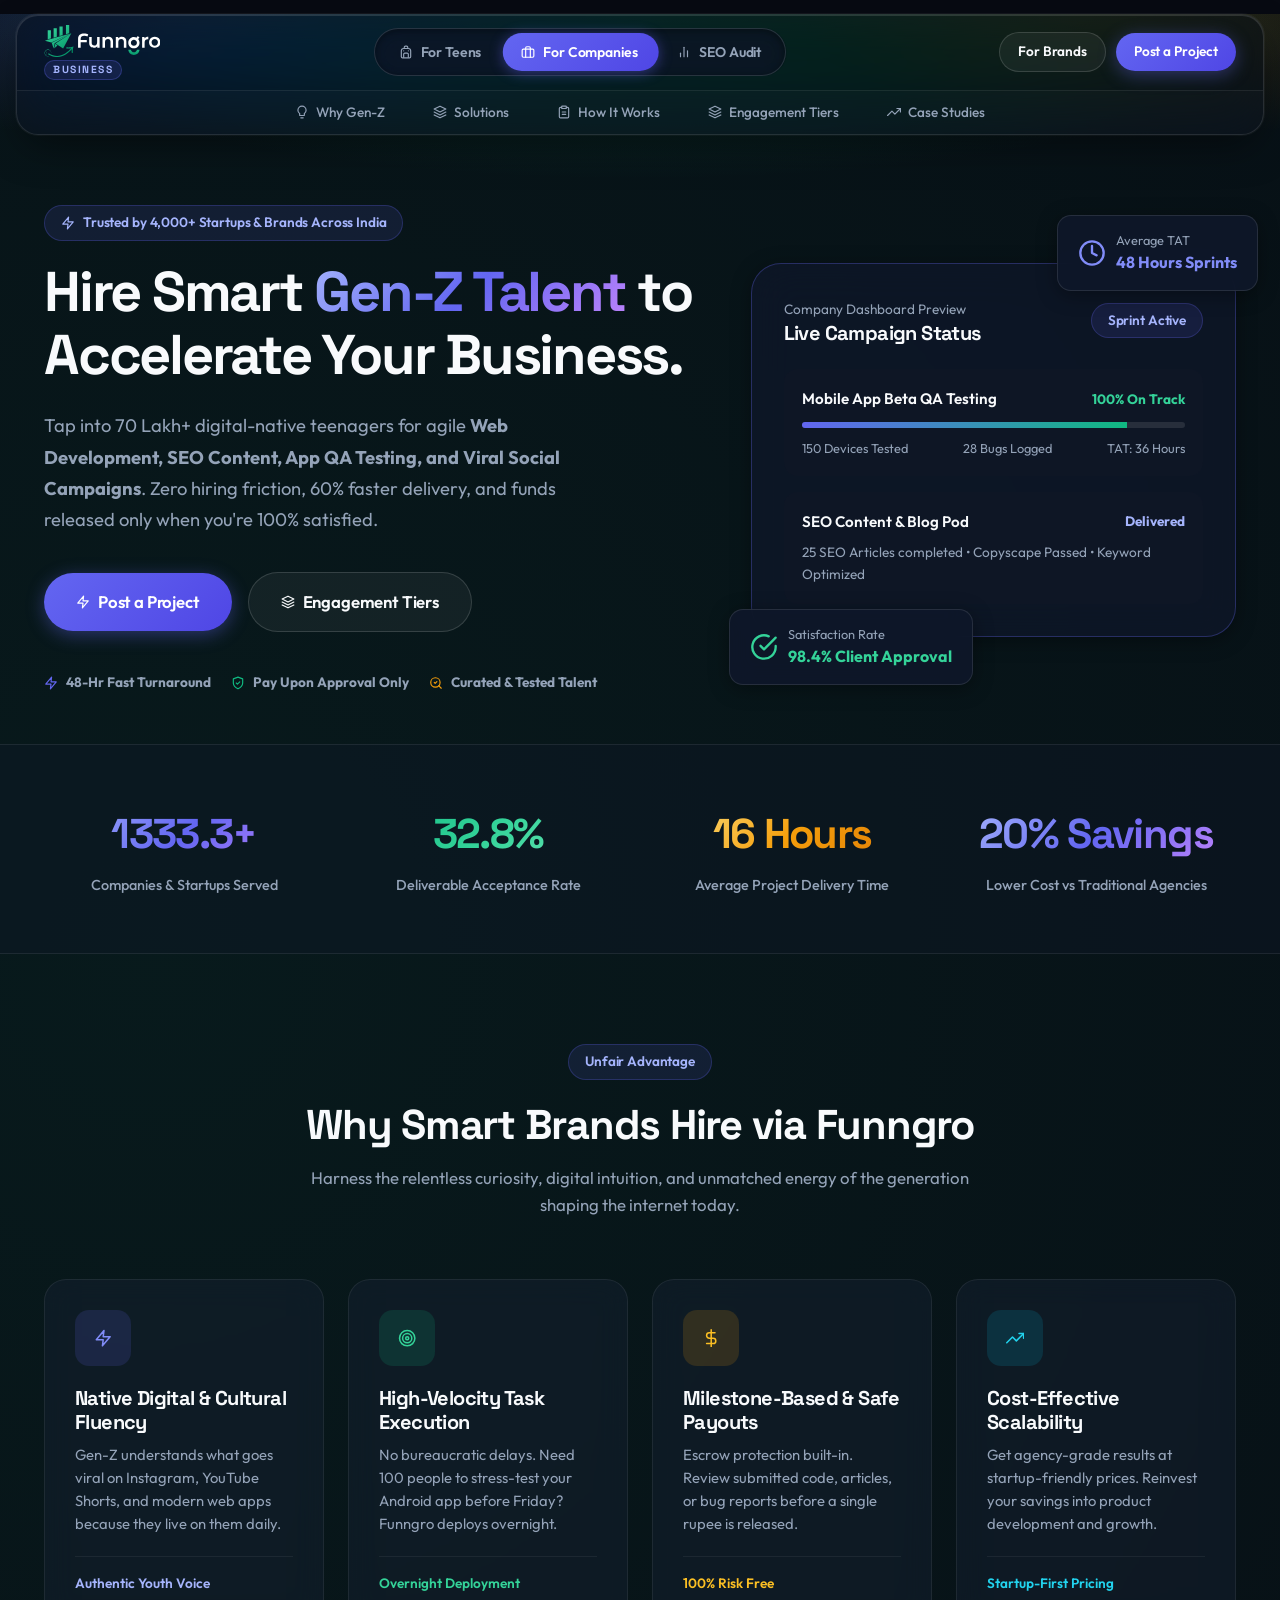
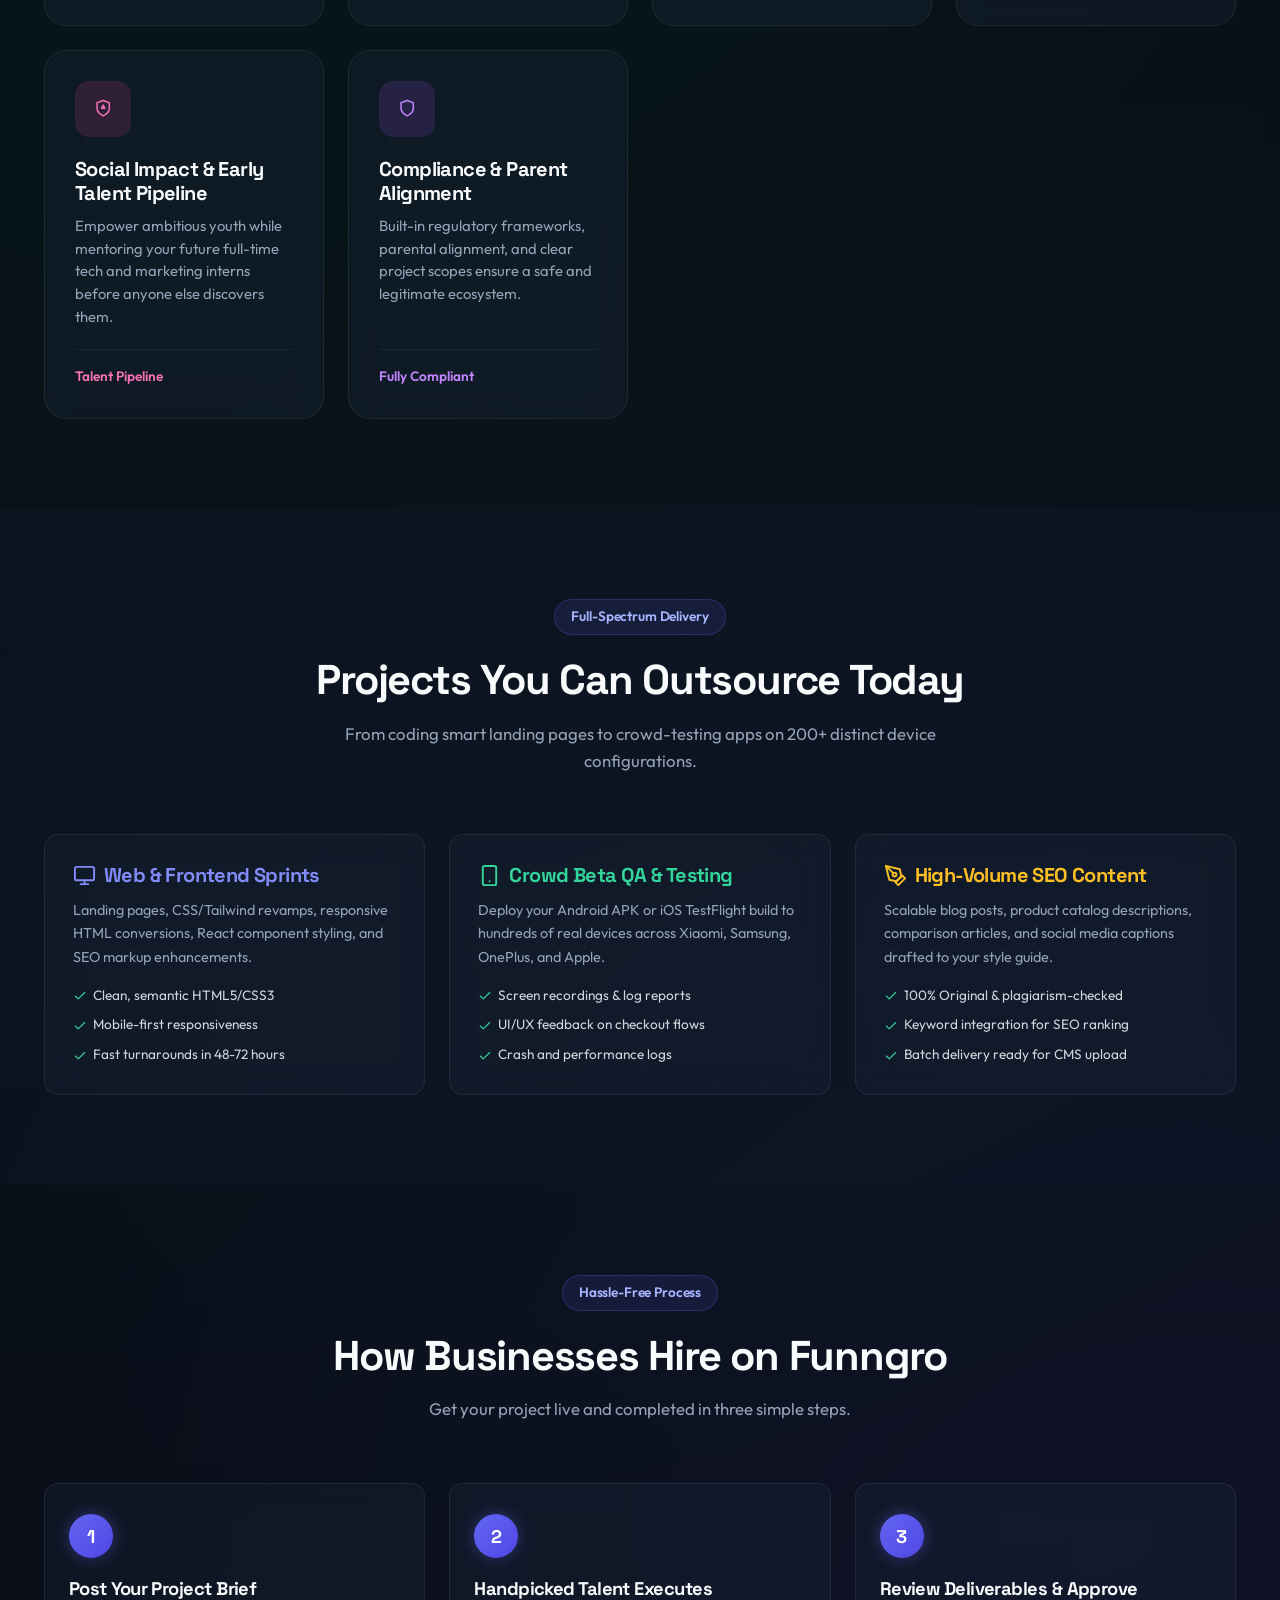
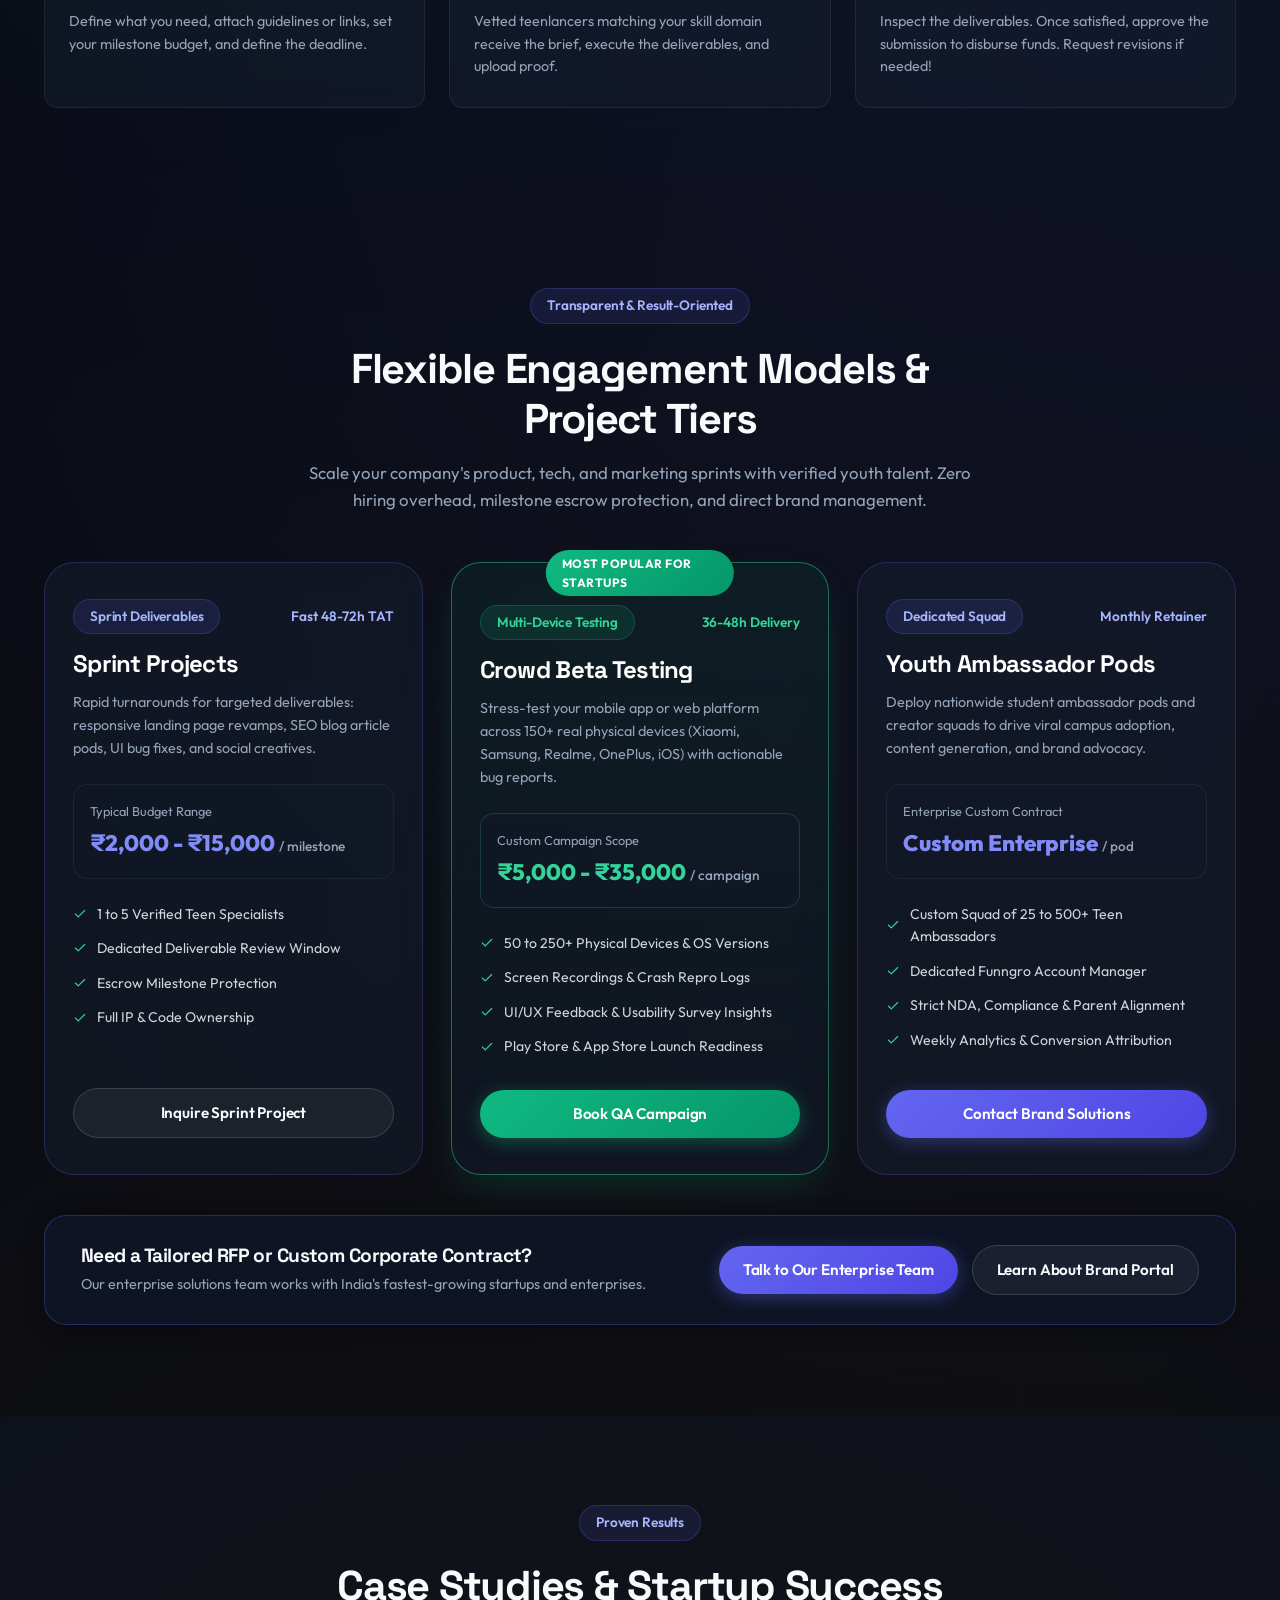
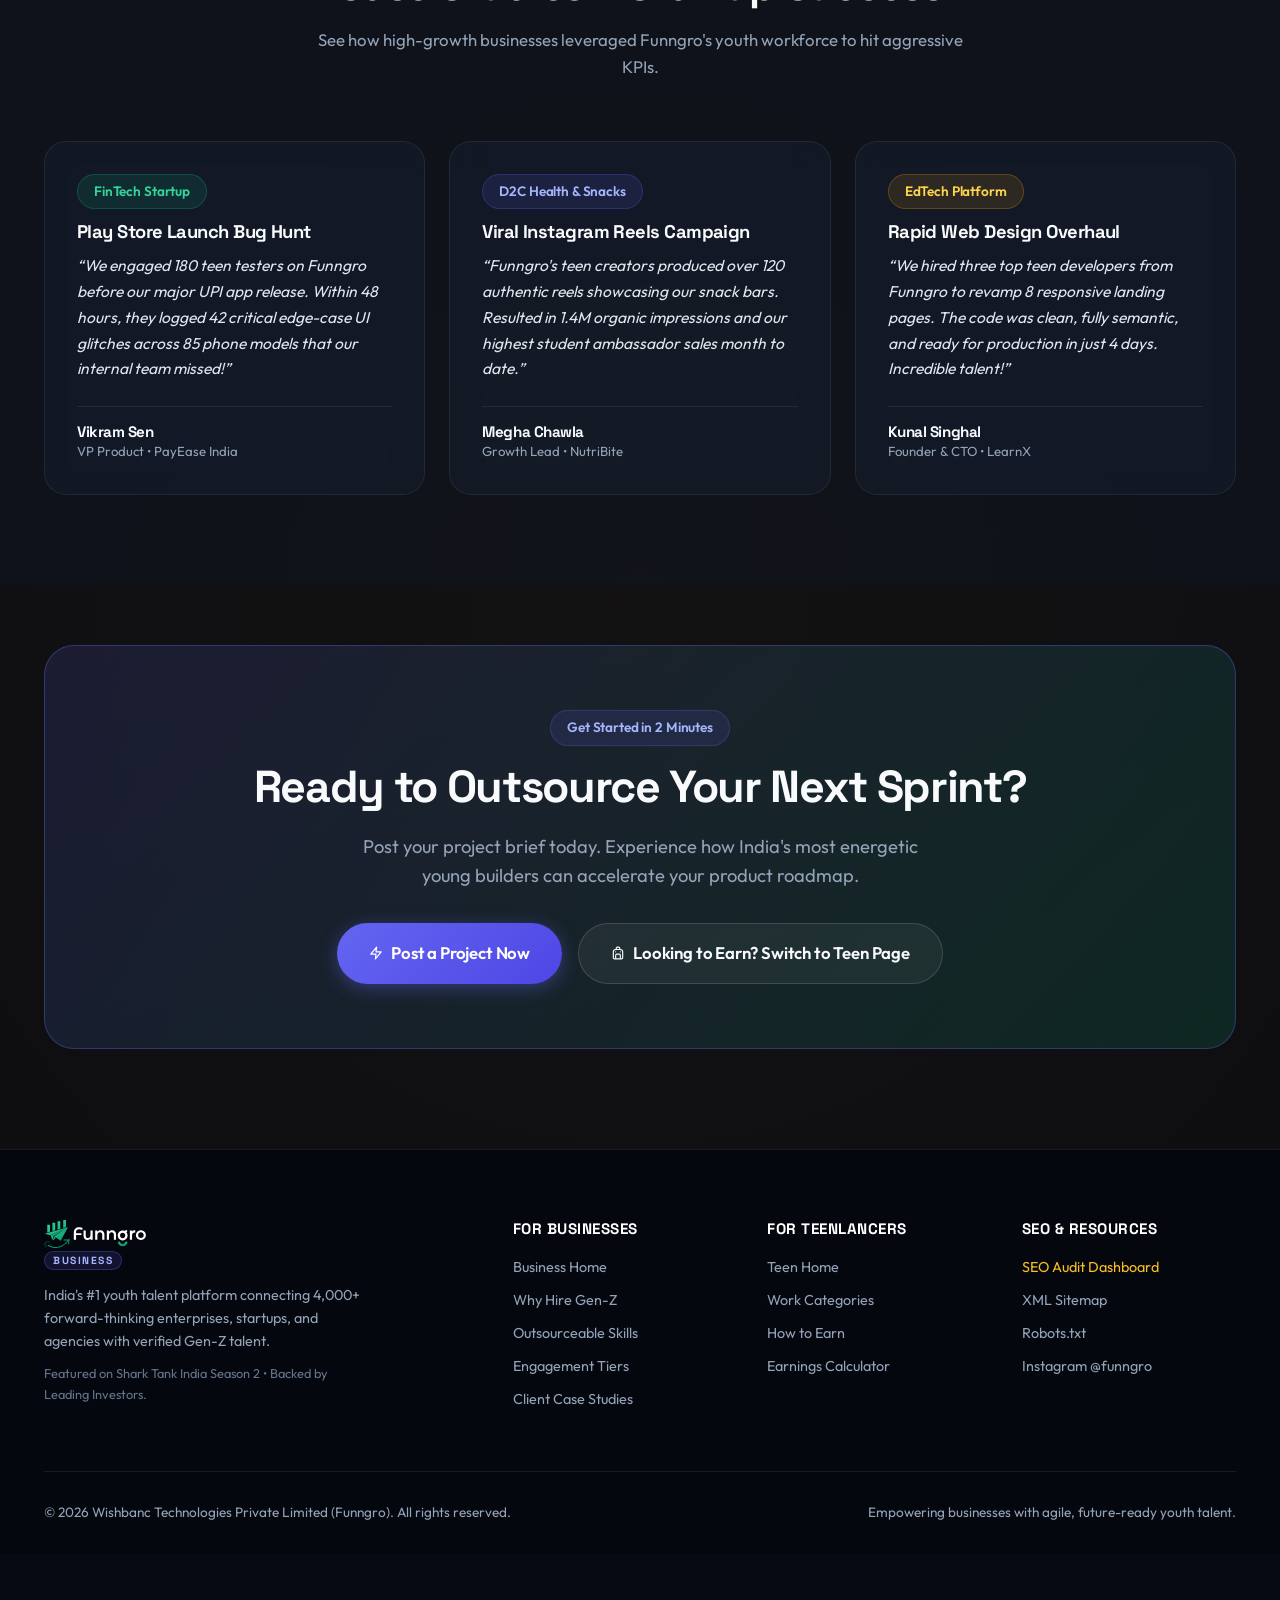
==== commit f1b4a121: "feat: complete website enhancements, official links, engagement tiers, and Wishbanc legal entity" ====
--- a/company.html
+++ b/company.html
@@ -122,8 +122,8 @@
 
       <!-- Action Buttons for Companies -->
       <div class="nav-actions-group">
-        <button class="btn btn-outline btn-sm" data-modal-target="post-project-modal">Client Login</button>
-        <button class="btn btn-secondary btn-sm" data-modal-target="post-project-modal">Post a Project</button>
+        <a href="https://www.funngro.com/for-brands" target="_blank" rel="noopener" class="btn btn-outline btn-sm">For Brands</a>
+        <a href="https://www.funngro.com/contact" target="_blank" rel="noopener" class="btn btn-secondary btn-sm">Post a Project</a>
         <button class="mobile-menu-btn" aria-label="Toggle Mobile Menu">
           <svg class="svg-icon" viewBox="0 0 24 24"><line x1="3" y1="12" x2="21" y2="12"/><line x1="3" y1="6" x2="21" y2="6"/><line x1="3" y1="18" x2="21" y2="18"/></svg>
         </button>
@@ -154,8 +154,8 @@
           </li>
           <li role="none">
             <a href="#cost-calculator" class="sub-nav-link" role="menuitem">
-              <svg class="svg-icon svg-icon-sm" viewBox="0 0 24 24"><rect x="4" y="2" width="16" height="20" rx="2"/><line x1="8" y1="6" x2="16" y2="6"/><line x1="16" y1="14" x2="16" y2="18"/><path d="M16 10h.01"/><path d="M12 10h.01"/><path d="M8 10h.01"/><path d="M12 14h.01"/><path d="M8 14h.01"/><path d="M12 18h.01"/><path d="M8 18h.01"/></svg>
-              <span>Cost Estimator</span>
+              <svg class="svg-icon svg-icon-sm" viewBox="0 0 24 24"><polygon points="12 2 2 7 12 12 22 7 12 2"/><polyline points="2 17 12 22 22 17"/><polyline points="2 12 12 17 22 12"/></svg>
+              <span>Engagement Tiers</span>
             </a>
           </li>
           <li role="none">
@@ -179,12 +179,12 @@
         <a href="#why-teens" class="sub-nav-link">Why Hire Gen-Z Talent</a>
         <a href="#company-categories" class="sub-nav-link">Outsourceable Solutions</a>
         <a href="#company-how-it-works" class="sub-nav-link">How Hiring Works</a>
-        <a href="#cost-calculator" class="sub-nav-link">Project Investment Estimator</a>
+        <a href="#cost-calculator" class="sub-nav-link">Project Solutions &amp; Tiers</a>
         <a href="#case-studies" class="sub-nav-link">Client Case Studies</a>
       </div>
       <div style="display: flex; gap: 10px; border-top: 1px solid rgba(255,255,255,0.1); padding-top: 14px;">
-        <button class="btn btn-outline btn-sm" style="flex: 1;" data-modal-target="post-project-modal">Client Login</button>
-        <button class="btn btn-secondary btn-sm" style="flex: 1;" data-modal-target="post-project-modal">Post a Project</button>
+        <a href="https://www.funngro.com/for-brands" target="_blank" rel="noopener" class="btn btn-outline btn-sm" style="flex: 1; text-align: center;">For Brands</a>
+        <a href="https://www.funngro.com/contact" target="_blank" rel="noopener" class="btn btn-secondary btn-sm" style="flex: 1; text-align: center;">Post a Project</a>
       </div>
     </div>
   </header>
@@ -206,13 +206,13 @@
           </p>
 
           <div class="hero-cta-group">
-            <button class="btn btn-secondary btn-lg" data-modal-target="post-project-modal">
-              <svg class="svg-icon svg-icon-sm" viewBox="0 0 24 24"><path d="M16 4h2a2 2 0 0 1 2 2v14a2 2 0 0 1-2 2H6a2 2 0 0 1-2-2V6a2 2 0 0 1 2-2h2"/><rect x="8" y="2" width="8" height="4" rx="1" ry="1"/><path d="M9 12h6"/><path d="M9 16h6"/></svg>
-              <span>Post a Project in 2 Mins</span>
-            </button>
+            <a href="https://www.funngro.com/contact" target="_blank" rel="noopener" class="btn btn-secondary btn-lg">
+              <svg class="svg-icon svg-icon-sm" viewBox="0 0 24 24"><polygon points="13 2 3 14 12 14 11 22 21 10 12 10 13 2"/></svg>
+              <span>Post a Project</span>
+            </a>
             <a href="#cost-calculator" class="btn btn-outline btn-lg">
-              <svg class="svg-icon svg-icon-sm" viewBox="0 0 24 24"><rect x="4" y="2" width="16" height="20" rx="2"/><line x1="8" y1="6" x2="16" y2="6"/><line x1="16" y1="14" x2="16" y2="18"/><path d="M16 10h.01"/><path d="M12 10h.01"/><path d="M8 10h.01"/><path d="M12 14h.01"/><path d="M8 14h.01"/><path d="M12 18h.01"/><path d="M8 18h.01"/></svg>
-              <span>Estimate Project Cost</span>
+              <svg class="svg-icon svg-icon-sm" viewBox="0 0 24 24"><polygon points="12 2 2 7 12 12 22 7 12 2"/><polyline points="2 17 12 22 22 17"/><polyline points="2 12 12 17 22 12"/></svg>
+              <span>Engagement Tiers</span>
             </a>
           </div>
 
@@ -340,7 +340,7 @@
               </p>
             </div>
             <div class="cat-footer">
-              <span style="color: #a5b4fc;">Authentic Youth Voice &rarr;</span>
+              <span style="color: #a5b4fc; font-weight: 600;">Authentic Youth Voice</span>
             </div>
           </article>
 
@@ -355,7 +355,7 @@
               </p>
             </div>
             <div class="cat-footer">
-              <span style="color: #34d399;">Overnight Deployment &rarr;</span>
+              <span style="color: #34d399; font-weight: 600;">Overnight Deployment</span>
             </div>
           </article>
 
@@ -370,7 +370,7 @@
               </p>
             </div>
             <div class="cat-footer">
-              <span style="color: #fbbf24;">100% Risk Free &rarr;</span>
+              <span style="color: #fbbf24; font-weight: 600;">100% Risk Free</span>
             </div>
           </article>
 
@@ -385,7 +385,7 @@
               </p>
             </div>
             <div class="cat-footer">
-              <span style="color: #22d3ee;">Startup-First Pricing &rarr;</span>
+              <span style="color: #22d3ee; font-weight: 600;">Startup-First Pricing</span>
             </div>
           </article>
 
@@ -400,7 +400,7 @@
               </p>
             </div>
             <div class="cat-footer">
-              <span style="color: #f472b6;">Talent Pipeline &rarr;</span>
+              <span style="color: #f472b6; font-weight: 600;">Talent Pipeline</span>
             </div>
           </article>
 
@@ -415,7 +415,7 @@
               </p>
             </div>
             <div class="cat-footer">
-              <span style="color: #c084fc;">Fully Compliant &rarr;</span>
+              <span style="color: #c084fc; font-weight: 600;">Fully Compliant</span>
             </div>
           </article>
         </div>
@@ -515,61 +515,166 @@
       </div>
     </section>
 
-    <!-- Interactive Cost & Delivery Estimator -->
+    <!-- Flexible Engagement Models & Project Tiers Section -->
     <section id="cost-calculator" class="calc-section" aria-labelledby="company-calc-heading">
+      <div id="engagement-tiers"></div>
       <div class="container">
-        <div class="calc-box" style="border-color: rgba(99, 102, 241, 0.3);">
-          <div class="calc-grid">
-            <div class="calc-controls">
-              <div class="badge badge-indigo">Interactive Estimator</div>
-              <h2 id="company-calc-heading" style="font-size: 2.2rem; margin-bottom: 16px;">
-                Calculate Your Project Investment
-              </h2>
-              <p style="color: var(--color-text-muted); margin-bottom: 28px;">
-                Choose the service and scale of your project to see an instant budget, estimated delivery turnaround, and available teen talent pool.
-              </p>
-
-              <div class="calc-input-group">
-                <label for="company-service-type" class="calc-label">Select Project Domain:</label>
-                <select id="company-service-type" class="calc-select">
-                  <option value="webdev" selected>Website &amp; Landing Page Development</option>
-                  <option value="content">SEO Content &amp; Blog Pod</option>
-                  <option value="design">Graphic Design &amp; Brand Assets</option>
-                  <option value="testing">Crowd Beta App Testing (Multi-Device)</option>
-                  <option value="video">Reels &amp; Short-Form Video Creation</option>
-                </select>
-              </div>
-
-              <div class="calc-input-group">
-                <label for="company-project-scale" class="calc-label">Select Project Scope:</label>
-                <select id="company-project-scale" class="calc-select">
-                  <option value="starter" selected>Starter Sprint (1-2 Deliverables, Fast)</option>
-                  <option value="growth">Growth Scale (Comprehensive Campaign)</option>
-                  <option value="enterprise">Enterprise Pod (High-Volume Rollout)</option>
-                </select>
-              </div>
-            </div>
-
-            <div class="calc-result-card" style="border-color: rgba(99, 102, 241, 0.3);">
-              <div class="calc-result-title">Estimated Project Budget</div>
-              <div id="company-cost-output" class="calc-result-amount" style="color: #818cf8;">₹4,999</div>
-              
-              <div style="display: flex; justify-content: space-around; margin: 24px 0; border-top: 1px solid rgba(255,255,255,0.08); border-bottom: 1px solid rgba(255,255,255,0.08); padding: 16px 0;">
-                <div>
-                  <p style="font-size: 0.8rem; color: var(--color-text-muted);">Estimated TAT</p>
-                  <p id="company-turnaround-output" style="font-weight: 700; color: #ffffff;">24 - 48 Hours</p>
-                </div>
-                <div style="border-left: 1px solid rgba(255,255,255,0.08);"></div>
-                <div>
-                  <p style="font-size: 0.8rem; color: var(--color-text-muted);">Talent Pool</p>
-                  <p id="company-pool-output" style="font-weight: 700; color: #34d399;">10+ Verified Teens</p>
-                </div>
-              </div>
-
-              <button class="btn btn-secondary btn-lg" style="width: 100%;" data-modal-target="post-project-modal">
-                Post This Project Now
-              </button>
-            </div>
+        <div class="section-header" style="text-align: center; margin-bottom: 48px;">
+          <div class="badge badge-indigo">Transparent &amp; Result-Oriented</div>
+          <h2 id="company-calc-heading" class="section-title">
+            Flexible Engagement Models &amp; Project Tiers
+          </h2>
+          <p class="section-subtitle">
+            Scale your company's product, tech, and marketing sprints with verified youth talent. Zero hiring overhead, milestone escrow protection, and direct brand management.
+          </p>
+        </div>
+
+        <div class="pricing-tiers-grid" style="display: grid; grid-template-columns: repeat(auto-fit, minmax(300px, 1fr)); gap: 28px; margin-bottom: 40px;">
+          <!-- Tier 1: Sprint Projects -->
+          <div class="glass-card" style="padding: 36px 28px; display: flex; flex-direction: column; justify-content: space-between; border-radius: var(--radius-xl); border-color: rgba(99, 102, 241, 0.25); position: relative;">
+            <div>
+              <div style="display: flex; justify-content: space-between; align-items: center; margin-bottom: 16px;">
+                <span class="badge badge-indigo" style="margin: 0;">Sprint Deliverables</span>
+                <span style="font-size: 0.85rem; color: #a5b4fc; font-weight: 600;">Fast 48-72h TAT</span>
+              </div>
+              <h3 style="font-size: 1.5rem; margin-bottom: 12px; color: #ffffff;">Sprint Projects</h3>
+              <p style="font-size: 0.9rem; color: var(--color-text-muted); margin-bottom: 24px; line-height: 1.6;">
+                Rapid turnarounds for targeted deliverables: responsive landing page revamps, SEO blog article pods, UI bug fixes, and social creatives.
+              </p>
+
+              <div style="margin-bottom: 24px; padding: 16px; background: rgba(17, 24, 39, 0.6); border-radius: var(--radius-md); border: 1px solid rgba(255,255,255,0.06);">
+                <div style="font-size: 0.8rem; color: var(--color-text-muted); margin-bottom: 4px;">Typical Budget Range</div>
+                <div style="font-size: 1.4rem; font-weight: 800; color: #818cf8;">₹2,000 - ₹15,000 <span style="font-size: 0.85rem; font-weight: 500; color: var(--color-text-muted);">/ milestone</span></div>
+              </div>
+
+              <ul style="font-size: 0.88rem; color: #d1d5db; list-style: none; display: flex; flex-direction: column; gap: 12px; margin-bottom: 32px;">
+                <li style="display: flex; align-items: center; gap: 10px;">
+                  <svg class="svg-icon svg-icon-sm" style="color: #34d399; flex-shrink: 0;" viewBox="0 0 24 24"><polyline points="20 6 9 17 4 12"/></svg>
+                  <span>1 to 5 Verified Teen Specialists</span>
+                </li>
+                <li style="display: flex; align-items: center; gap: 10px;">
+                  <svg class="svg-icon svg-icon-sm" style="color: #34d399; flex-shrink: 0;" viewBox="0 0 24 24"><polyline points="20 6 9 17 4 12"/></svg>
+                  <span>Dedicated Deliverable Review Window</span>
+                </li>
+                <li style="display: flex; align-items: center; gap: 10px;">
+                  <svg class="svg-icon svg-icon-sm" style="color: #34d399; flex-shrink: 0;" viewBox="0 0 24 24"><polyline points="20 6 9 17 4 12"/></svg>
+                  <span>Escrow Milestone Protection</span>
+                </li>
+                <li style="display: flex; align-items: center; gap: 10px;">
+                  <svg class="svg-icon svg-icon-sm" style="color: #34d399; flex-shrink: 0;" viewBox="0 0 24 24"><polyline points="20 6 9 17 4 12"/></svg>
+                  <span>Full IP &amp; Code Ownership</span>
+                </li>
+              </ul>
+            </div>
+
+            <a href="https://www.funngro.com/contact" target="_blank" rel="noopener" class="btn btn-outline" style="width: 100%; justify-content: center;">
+              Inquire Sprint Project
+            </a>
+          </div>
+
+          <!-- Tier 2: Crowd Beta QA Testing (Featured) -->
+          <div class="glass-card" style="padding: 36px 28px; display: flex; flex-direction: column; justify-content: space-between; border-radius: var(--radius-xl); border-color: rgba(52, 211, 153, 0.45); background: linear-gradient(180deg, rgba(16, 185, 129, 0.08) 0%, rgba(17, 24, 39, 0.7) 100%); position: relative; box-shadow: 0 16px 40px -10px rgba(16, 185, 129, 0.2);">
+            <div style="position: absolute; top: -13px; left: 50%; transform: translateX(-50%); background: linear-gradient(135deg, #10b981, #059669); color: #ffffff; padding: 4px 16px; border-radius: 999px; font-size: 0.75rem; font-weight: 700; text-transform: uppercase; letter-spacing: 0.5px;">
+              Most Popular for Startups
+            </div>
+            <div>
+              <div style="display: flex; justify-content: space-between; align-items: center; margin-bottom: 16px; margin-top: 6px;">
+                <span class="badge badge-emerald" style="margin: 0;">Multi-Device Testing</span>
+                <span style="font-size: 0.85rem; color: #34d399; font-weight: 600;">36-48h Delivery</span>
+              </div>
+              <h3 style="font-size: 1.5rem; margin-bottom: 12px; color: #ffffff;">Crowd Beta Testing</h3>
+              <p style="font-size: 0.9rem; color: var(--color-text-muted); margin-bottom: 24px; line-height: 1.6;">
+                Stress-test your mobile app or web platform across 150+ real physical devices (Xiaomi, Samsung, Realme, OnePlus, iOS) with actionable bug reports.
+              </p>
+
+              <div style="margin-bottom: 24px; padding: 16px; background: rgba(17, 24, 39, 0.6); border-radius: var(--radius-md); border: 1px solid rgba(52, 211, 153, 0.2);">
+                <div style="font-size: 0.8rem; color: var(--color-text-muted); margin-bottom: 4px;">Custom Campaign Scope</div>
+                <div style="font-size: 1.4rem; font-weight: 800; color: #34d399;">₹5,000 - ₹35,000 <span style="font-size: 0.85rem; font-weight: 500; color: var(--color-text-muted);">/ campaign</span></div>
+              </div>
+
+              <ul style="font-size: 0.88rem; color: #d1d5db; list-style: none; display: flex; flex-direction: column; gap: 12px; margin-bottom: 32px;">
+                <li style="display: flex; align-items: center; gap: 10px;">
+                  <svg class="svg-icon svg-icon-sm" style="color: #34d399; flex-shrink: 0;" viewBox="0 0 24 24"><polyline points="20 6 9 17 4 12"/></svg>
+                  <span>50 to 250+ Physical Devices &amp; OS Versions</span>
+                </li>
+                <li style="display: flex; align-items: center; gap: 10px;">
+                  <svg class="svg-icon svg-icon-sm" style="color: #34d399; flex-shrink: 0;" viewBox="0 0 24 24"><polyline points="20 6 9 17 4 12"/></svg>
+                  <span>Screen Recordings &amp; Crash Repro Logs</span>
+                </li>
+                <li style="display: flex; align-items: center; gap: 10px;">
+                  <svg class="svg-icon svg-icon-sm" style="color: #34d399; flex-shrink: 0;" viewBox="0 0 24 24"><polyline points="20 6 9 17 4 12"/></svg>
+                  <span>UI/UX Feedback &amp; Usability Survey Insights</span>
+                </li>
+                <li style="display: flex; align-items: center; gap: 10px;">
+                  <svg class="svg-icon svg-icon-sm" style="color: #34d399; flex-shrink: 0;" viewBox="0 0 24 24"><polyline points="20 6 9 17 4 12"/></svg>
+                  <span>Play Store &amp; App Store Launch Readiness</span>
+                </li>
+              </ul>
+            </div>
+
+            <a href="https://www.funngro.com/contact" target="_blank" rel="noopener" class="btn btn-primary" style="width: 100%; justify-content: center;">
+              Book QA Campaign
+            </a>
+          </div>
+
+          <!-- Tier 3: Enterprise & Ambassador Retainers -->
+          <div class="glass-card" style="padding: 36px 28px; display: flex; flex-direction: column; justify-content: space-between; border-radius: var(--radius-xl); border-color: rgba(99, 102, 241, 0.25); position: relative;">
+            <div>
+              <div style="display: flex; justify-content: space-between; align-items: center; margin-bottom: 16px;">
+                <span class="badge badge-indigo" style="margin: 0;">Dedicated Squad</span>
+                <span style="font-size: 0.85rem; color: #a5b4fc; font-weight: 600;">Monthly Retainer</span>
+              </div>
+              <h3 style="font-size: 1.5rem; margin-bottom: 12px; color: #ffffff;">Youth Ambassador Pods</h3>
+              <p style="font-size: 0.9rem; color: var(--color-text-muted); margin-bottom: 24px; line-height: 1.6;">
+                Deploy nationwide student ambassador pods and creator squads to drive viral campus adoption, content generation, and brand advocacy.
+              </p>
+
+              <div style="margin-bottom: 24px; padding: 16px; background: rgba(17, 24, 39, 0.6); border-radius: var(--radius-md); border: 1px solid rgba(255,255,255,0.06);">
+                <div style="font-size: 0.8rem; color: var(--color-text-muted); margin-bottom: 4px;">Enterprise Custom Contract</div>
+                <div style="font-size: 1.4rem; font-weight: 800; color: #818cf8;">Custom Enterprise <span style="font-size: 0.85rem; font-weight: 500; color: var(--color-text-muted);">/ pod</span></div>
+              </div>
+
+              <ul style="font-size: 0.88rem; color: #d1d5db; list-style: none; display: flex; flex-direction: column; gap: 12px; margin-bottom: 32px;">
+                <li style="display: flex; align-items: center; gap: 10px;">
+                  <svg class="svg-icon svg-icon-sm" style="color: #34d399; flex-shrink: 0;" viewBox="0 0 24 24"><polyline points="20 6 9 17 4 12"/></svg>
+                  <span>Custom Squad of 25 to 500+ Teen Ambassadors</span>
+                </li>
+                <li style="display: flex; align-items: center; gap: 10px;">
+                  <svg class="svg-icon svg-icon-sm" style="color: #34d399; flex-shrink: 0;" viewBox="0 0 24 24"><polyline points="20 6 9 17 4 12"/></svg>
+                  <span>Dedicated Funngro Account Manager</span>
+                </li>
+                <li style="display: flex; align-items: center; gap: 10px;">
+                  <svg class="svg-icon svg-icon-sm" style="color: #34d399; flex-shrink: 0;" viewBox="0 0 24 24"><polyline points="20 6 9 17 4 12"/></svg>
+                  <span>Strict NDA, Compliance &amp; Parent Alignment</span>
+                </li>
+                <li style="display: flex; align-items: center; gap: 10px;">
+                  <svg class="svg-icon svg-icon-sm" style="color: #34d399; flex-shrink: 0;" viewBox="0 0 24 24"><polyline points="20 6 9 17 4 12"/></svg>
+                  <span>Weekly Analytics &amp; Conversion Attribution</span>
+                </li>
+              </ul>
+            </div>
+
+            <a href="https://www.funngro.com/contact" target="_blank" rel="noopener" class="btn btn-secondary" style="width: 100%; justify-content: center;">
+              Contact Brand Solutions
+            </a>
+          </div>
+        </div>
+
+        <!-- Custom Scope Callout Bar -->
+        <div class="glass-panel" style="padding: 28px 36px; border-radius: var(--radius-lg); display: flex; justify-content: space-between; align-items: center; flex-wrap: wrap; gap: 20px; border-color: rgba(99, 102, 241, 0.3);">
+          <div>
+            <h4 style="font-size: 1.2rem; margin-bottom: 6px;">Need a Tailored RFP or Custom Corporate Contract?</h4>
+            <p style="color: var(--color-text-muted); font-size: 0.9rem; margin: 0;">
+              Our enterprise solutions team works with India's fastest-growing startups and enterprises.
+            </p>
+          </div>
+          <div style="display: flex; gap: 14px; align-items: center; flex-wrap: wrap;">
+            <a href="https://www.funngro.com/contact" target="_blank" rel="noopener" class="btn btn-secondary">
+              Talk to Our Enterprise Team
+            </a>
+            <a href="https://www.funngro.com/for-brands" target="_blank" rel="noopener" class="btn btn-outline">
+              Learn About Brand Portal
+            </a>
           </div>
         </div>
       </div>
@@ -648,13 +753,13 @@
             Post your project brief today. Experience how India's most energetic young builders can accelerate your product roadmap.
           </p>
           <div style="display: flex; gap: 16px; justify-content: center; flex-wrap: wrap;">
-            <button class="btn btn-secondary btn-lg" data-modal-target="post-project-modal">
+            <a href="https://www.funngro.com/contact" target="_blank" rel="noopener" class="btn btn-secondary btn-lg">
               <svg class="svg-icon svg-icon-sm" viewBox="0 0 24 24"><polygon points="13 2 3 14 12 14 11 22 21 10 12 10 13 2"/></svg>
               <span>Post a Project Now</span>
-            </button>
+            </a>
             <a href="teen.html" class="btn btn-outline btn-lg">
               <svg class="svg-icon svg-icon-sm" viewBox="0 0 24 24"><path d="M4 10a4 4 0 0 1 4-4h8a4 4 0 0 1 4 4v10a2 2 0 0 1-2 2H6a2 2 0 0 1-2-2V10z"/><path d="M9 6V4a2 2 0 0 1 2-2h2a2 2 0 0 1 2 2v2"/><path d="M8 21v-5a2 2 0 0 1 2-2h4a2 2 0 0 1 2 2v5"/><line x1="8" y1="10" x2="8.01" y2="10"/><line x1="16" y1="10" x2="16.01" y2="10"/></svg>
-              <span>Looking to Earn? Switch to Teen Page &rarr;</span>
+              <span>Looking to Earn? Switch to Teen Page</span>
             </a>
           </div>
         </div>
@@ -691,6 +796,13 @@
         </svg>
         <span class="brand-subtext brand-subtext-business">BUSINESS</span>
       </a>
+          <p>
+            India's #1 youth talent platform connecting 4,000+ forward-thinking enterprises, startups, and agencies with verified Gen-Z talent.
+          </p>
+          <p style="margin-top: 10px; font-size: 0.8rem; color: #64748b;">
+            Featured on Shark Tank India Season 2 &bull; Backed by Leading Investors.
+          </p>
+        </div>
 
         <div class="footer-col">
           <h4>For Businesses</h4>
@@ -698,7 +810,7 @@
             <li><a href="company.html">Business Home</a></li>
             <li><a href="#why-teens">Why Hire Gen-Z</a></li>
             <li><a href="#company-categories">Outsourceable Skills</a></li>
-            <li><a href="#cost-calculator">Project Estimator</a></li>
+            <li><a href="#cost-calculator">Engagement Tiers</a></li>
             <li><a href="#case-studies">Client Case Studies</a></li>
           </ul>
         </div>
@@ -724,12 +836,13 @@
         </div>
       </div>
 
-    <div class="footer-bottom">
-      <div>
-        &copy; 2026 Funngro Technologies Pvt. Ltd. All rights reserved.
-      </div>
-      <div>
-        Empowering businesses with agile, future-ready talent.
+      <div class="footer-bottom">
+        <div>
+          &copy; 2026 Wishbanc Technologies Private Limited (Funngro). All rights reserved.
+        </div>
+        <div>
+          Empowering businesses with agile, future-ready youth talent.
+        </div>
       </div>
     </div>
   </footer>
@@ -738,47 +851,42 @@
   <div id="post-project-modal" class="modal-overlay" role="dialog" aria-modal="true" aria-labelledby="post-modal-title">
     <div class="modal-content" style="max-width: 540px;">
       <button class="modal-close" aria-label="Close Modal">&times;</button>
-      <div style="margin-bottom: 24px;">
-        <div class="badge badge-indigo" style="margin-bottom: 8px;">Quick Brief Form</div>
+      <div style="margin-bottom: 24px; text-align: center;">
+        <div class="badge badge-emerald" style="margin-bottom: 10px;">Direct Enterprise Desk</div>
         <h3 id="post-modal-title" style="font-size: 1.5rem; margin-bottom: 8px;">Post Your Project Brief</h3>
         <p style="color: var(--color-text-muted); font-size: 0.9rem;">
-          Fill out your requirements. Our talent matching engine will connect you with verified teenlancers within 2 hours.
+          Connect directly with Funngro's corporate solutions team to scope milestones, sign NDAs, and onboard curated teen talent squads.
         </p>
       </div>
 
-      <form onsubmit="event.preventDefault(); alert('Project Brief submitted successfully! A Funngro Account Manager will contact you shortly.'); document.getElementById('post-project-modal').classList.remove('active');">
-        <div style="margin-bottom: 16px;">
-          <label style="display: block; font-size: 0.85rem; font-weight: 600; margin-bottom: 6px;">Company / Brand Name</label>
-          <input type="text" required placeholder="e.g. Acme Tech Solutions" class="calc-select" style="background: rgba(31, 41, 55, 0.8);">
-        </div>
-
-        <div style="margin-bottom: 16px;">
-          <label style="display: block; font-size: 0.85rem; font-weight: 600; margin-bottom: 6px;">Work Category</label>
-          <select class="calc-select" style="background: rgba(31, 41, 55, 0.8);">
-            <option>Website &amp; Landing Page Development</option>
-            <option>Mobile App Beta QA Testing</option>
-            <option>SEO Content Writing &amp; Copywriting</option>
-            <option>Graphic Design &amp; Canva Creatives</option>
-            <option>Social Media &amp; Reels Campaigns</option>
-          </select>
-        </div>
-
-        <div style="margin-bottom: 16px;">
-          <label style="display: block; font-size: 0.85rem; font-weight: 600; margin-bottom: 6px;">Target Milestone Budget (INR)</label>
-          <input type="text" required placeholder="e.g. ₹5,000" class="calc-select" style="background: rgba(31, 41, 55, 0.8);">
-        </div>
-
-        <div style="margin-bottom: 24px;">
-          <label style="display: block; font-size: 0.85rem; font-weight: 600; margin-bottom: 6px;">Work Email Address</label>
-          <input type="email" required placeholder="founder@yourcompany.com" class="calc-select" style="background: rgba(31, 41, 55, 0.8);">
-        </div>
-
-        <button type="submit" class="btn btn-secondary btn-lg" style="width: 100%;">
-          Submit Project Brief &rarr;
-        </button>
-      </form>
-
-      <p style="text-align: center; margin-top: 16px; font-size: 0.8rem; color: var(--color-text-dim);">
+      <div style="display: flex; flex-direction: column; gap: 14px; margin-bottom: 20px;">
+        <a href="https://www.funngro.com/contact" target="_blank" rel="noopener" class="btn btn-secondary btn-lg" style="width: 100%; justify-content: center;">
+          <svg class="svg-icon svg-icon-sm" viewBox="0 0 24 24"><path d="M18 13v6a2 2 0 0 1-2 2H5a2 2 0 0 1-2-2V8a2 2 0 0 1 2-2h6"/><polyline points="15 3 21 3 21 9"/><line x1="10" y1="14" x2="21" y2="3"/></svg>
+          <span>Open Official Funngro Contact Desk</span>
+        </a>
+
+        <a href="https://www.funngro.com/for-brands" target="_blank" rel="noopener" class="btn btn-outline btn-lg" style="width: 100%; justify-content: center;">
+          <svg class="svg-icon svg-icon-sm" viewBox="0 0 24 24"><circle cx="12" cy="12" r="10"/><path d="M12 2a14.5 14.5 0 0 0 0 20 14.5 14.5 0 0 0 0-20"/><path d="M2 12h20"/></svg>
+          <span>Explore Funngro For Brands Portal</span>
+        </a>
+      </div>
+
+      <div style="background: rgba(30, 41, 59, 0.6); border: 1px solid rgba(255, 255, 255, 0.08); border-radius: 12px; padding: 16px; margin-bottom: 16px;">
+        <h4 style="font-size: 0.9rem; font-weight: 600; color: #fff; margin-bottom: 8px;">Direct Business Assistance:</h4>
+        <div style="display: flex; flex-direction: column; gap: 8px; font-size: 0.85rem; color: var(--color-text-muted);">
+          <div>
+            <strong>Corporate Email:</strong> <a href="mailto:brands@funngro.com" style="color: #34d399; text-decoration: underline;">brands@funngro.com</a>
+          </div>
+          <div>
+            <strong>Turnaround:</strong> Instant scoping &bull; 2-Hour talent onboarding SLA
+          </div>
+          <div>
+            <strong>Parent Entity:</strong> Wishbanc Technologies Private Limited
+          </div>
+        </div>
+      </div>
+
+      <p style="text-align: center; font-size: 0.8rem; color: var(--color-text-dim);">
         Zero upfront charges &bull; Escrow protected payment &bull; NDA secured
       </p>
     </div>
--- a/assets/css/style.css
+++ b/assets/css/style.css
@@ -57,6 +57,7 @@
   background-color: var(--color-dark-bg);
   color: var(--color-text-main);
   scroll-behavior: smooth;
+  scroll-padding-top: 145px;
   -webkit-font-smoothing: antialiased;
   -moz-osx-font-smoothing: grayscale;
 }
@@ -64,11 +65,27 @@
 body {
   min-height: 100vh;
   line-height: 1.6;
-  overflow-x: hidden;
+  overflow-x: clip;
+  position: relative;
   background: radial-gradient(circle at 12% 15%, rgba(16, 185, 129, 0.09) 0%, transparent 45%),
               radial-gradient(circle at 88% 50%, rgba(99, 102, 241, 0.09) 0%, transparent 45%),
               radial-gradient(circle at 50% 85%, rgba(245, 158, 11, 0.05) 0%, transparent 40%),
               var(--color-dark-bg);
+}
+
+/* Ambient Top Glow to eliminate any dark void above the floating navbar */
+body::before {
+  content: '';
+  position: absolute;
+  top: 0;
+  left: 0;
+  right: 0;
+  height: 440px;
+  background: radial-gradient(ellipse 70% 220px at 50% 0%, rgba(16, 185, 129, 0.22), transparent 75%),
+              radial-gradient(ellipse 55% 180px at 15% 0%, rgba(99, 102, 241, 0.2), transparent 70%),
+              radial-gradient(ellipse 55% 180px at 85% 0%, rgba(245, 158, 11, 0.15), transparent 70%);
+  pointer-events: none;
+  z-index: 0;
 }
 
 /* Typography */
@@ -240,25 +257,42 @@
 }
 
 /* ==========================================================================
-   NAVIGATION BAR & SLIDING SEGMENTED CONTROLS
+   NAVIGATION BAR & SLIDING SEGMENTED CONTROLS (FLOATING & TRANSPARENT)
    ========================================================================== */
 .site-header {
   position: sticky;
-  top: 0;
-  z-index: 100;
-  background: rgba(7, 10, 18, 0.94);
-  backdrop-filter: blur(20px);
-  -webkit-backdrop-filter: blur(20px);
-  border-bottom: 1px solid var(--color-dark-border);
-  transition: all var(--transition-normal);
+  top: 14px;
+  z-index: 1000;
+  max-width: 1320px;
+  width: calc(100% - 32px);
+  margin: 14px auto 0 auto;
+  background: rgba(9, 14, 26, 0.52);
+  backdrop-filter: blur(24px) saturate(190%);
+  -webkit-backdrop-filter: blur(24px) saturate(190%);
+  border: 1px solid rgba(255, 255, 255, 0.12);
+  border-radius: 22px;
+  box-shadow: 0 16px 40px -10px rgba(0, 0, 0, 0.5), 
+              0 0 0 1px rgba(255, 255, 255, 0.05),
+              inset 0 1px 0 rgba(255, 255, 255, 0.12);
+  transition: background 0.3s ease, border-color 0.3s ease, box-shadow 0.3s ease, transform 0.3s ease;
+}
+
+.site-header.scrolled {
+  background: rgba(8, 12, 22, 0.78);
+  border-color: rgba(255, 255, 255, 0.18);
+  box-shadow: 0 20px 48px -8px rgba(0, 0, 0, 0.7), 
+              0 0 0 1px rgba(255, 255, 255, 0.08),
+              inset 0 1px 0 rgba(255, 255, 255, 0.15);
 }
 
 .nav-top-row {
   display: flex;
   align-items: center;
   justify-content: space-between;
-  padding: 12px 0;
+  padding: 10px 24px;
   gap: 20px;
+  border-top-left-radius: 21px;
+  border-top-right-radius: 21px;
 }
 
 /* Official Funngro Logo Styles */
@@ -317,11 +351,13 @@
   position: relative;
   display: flex;
   align-items: center;
-  background: rgba(15, 23, 42, 0.85);
-  border: 1px solid rgba(255, 255, 255, 0.1);
+  background: rgba(15, 23, 42, 0.55);
+  backdrop-filter: blur(14px);
+  -webkit-backdrop-filter: blur(14px);
+  border: 1px solid rgba(255, 255, 255, 0.12);
   border-radius: var(--radius-full);
   padding: 4px;
-  box-shadow: inset 0 2px 8px rgba(0, 0, 0, 0.5);
+  box-shadow: inset 0 2px 8px rgba(0, 0, 0, 0.4);
 }
 
 .slider-tab-btn {
@@ -333,7 +369,7 @@
   letter-spacing: -0.01em;
   color: var(--color-text-muted);
   border-radius: var(--radius-full);
-  transition: color 0.25s ease;
+  transition: color 0.25s ease, background 0.25s ease;
   cursor: pointer;
   text-decoration: none;
   display: flex;
@@ -342,8 +378,9 @@
   white-space: nowrap;
 }
 
-.slider-tab-btn:hover {
+.slider-tab-btn:hover:not(.active) {
   color: #ffffff;
+  background: rgba(255, 255, 255, 0.08);
 }
 
 .slider-tab-btn.active {
@@ -398,9 +435,11 @@
 
 /* Sub-Navbar Row (Contextual Nav Links) */
 .sub-navbar {
-  border-top: 1px solid rgba(255, 255, 255, 0.06);
-  background: rgba(7, 10, 18, 0.6);
-  padding: 8px 0;
+  border-top: 1px solid rgba(255, 255, 255, 0.07);
+  background: rgba(255, 255, 255, 0.02);
+  padding: 6px 16px;
+  border-bottom-left-radius: 21px;
+  border-bottom-right-radius: 21px;
 }
 
 .sub-nav-links {
@@ -442,21 +481,23 @@
   font-weight: 600;
 }
 
-/* Mobile Drawer */
+/* Mobile Drawer (Floating Glass Style) */
 .mobile-drawer {
   display: none;
   position: absolute;
-  top: 100%;
+  top: calc(100% + 10px);
   left: 0;
   width: 100%;
-  background: rgba(7, 10, 18, 0.98);
-  backdrop-filter: blur(25px);
-  border-bottom: 1px solid var(--color-dark-border);
-  padding: 24px;
-  box-shadow: 0 20px 40px rgba(0, 0, 0, 0.7);
+  background: rgba(10, 15, 28, 0.94);
+  backdrop-filter: blur(28px);
+  -webkit-backdrop-filter: blur(28px);
+  border: 1px solid rgba(255, 255, 255, 0.12);
+  border-radius: 20px;
+  padding: 22px;
+  box-shadow: 0 24px 50px rgba(0, 0, 0, 0.8), 0 0 0 1px rgba(255, 255, 255, 0.05);
   flex-direction: column;
-  gap: 20px;
-  z-index: 99;
+  gap: 18px;
+  z-index: 999;
 }
 
 .mobile-drawer.open {
@@ -557,14 +598,14 @@
 }
 
 .float-top-right {
-  top: -20px;
-  right: -10px;
+  top: -48px;
+  right: -22px;
   animation-delay: 0s;
 }
 
 .float-bottom-left {
-  bottom: -20px;
-  left: -10px;
+  bottom: -48px;
+  left: -22px;
   animation-delay: 2s;
 }
 
@@ -676,13 +717,26 @@
 
 .cat-footer {
   display: flex;
-  align-items: center;
-  justify-content: space-between;
+  flex-direction: column;
+  align-items: flex-start;
+  gap: 6px;
   padding-top: 16px;
   border-top: 1px solid rgba(255, 255, 255, 0.06);
   font-size: 0.85rem;
   font-weight: 600;
   color: var(--color-primary-light);
+}
+
+.cat-payout-text {
+  font-size: 0.82rem;
+  font-weight: 500;
+  color: var(--color-text-muted);
+}
+
+.cat-gigs-text {
+  font-size: 0.9rem;
+  font-weight: 700;
+  color: #34d399;
 }
 
 /* Steps / How It Works */
@@ -907,11 +961,18 @@
 }
 
 .faq-item {
-  border-bottom: 1px solid var(--color-dark-border);
+  border: 1px solid rgba(255, 255, 255, 0.08);
   margin-bottom: 12px;
   border-radius: var(--radius-md);
   overflow: hidden;
   background: rgba(24, 34, 52, 0.35);
+  transition: background 0.35s ease, border-color 0.35s ease, box-shadow 0.35s ease;
+}
+
+.faq-item.active {
+  background: rgba(24, 34, 52, 0.65);
+  border-color: rgba(16, 185, 129, 0.35);
+  box-shadow: 0 8px 24px -6px rgba(0, 0, 0, 0.4);
 }
 
 .faq-question {
@@ -936,7 +997,8 @@
 
 .faq-icon {
   font-size: 1.25rem;
-  transition: transform var(--transition-normal);
+  transition: transform 0.4s cubic-bezier(0.16, 1, 0.3, 1), color 0.3s ease;
+  flex-shrink: 0;
 }
 
 .faq-item.active .faq-icon {
@@ -946,16 +1008,19 @@
 
 .faq-answer {
   max-height: 0;
+  opacity: 0;
   overflow: hidden;
-  transition: max-height var(--transition-slow);
+  transition: max-height 0.45s cubic-bezier(0.16, 1, 0.3, 1), opacity 0.35s ease, padding 0.35s ease;
   padding: 0 24px;
   color: var(--color-text-muted);
   font-size: 0.95rem;
-  line-height: 1.6;
+  line-height: 1.65;
 }
 
 .faq-item.active .faq-answer {
-  max-height: 300px;
+  max-height: 350px;
+  opacity: 1;
+  padding-top: 2px;
   padding-bottom: 24px;
 }
 
@@ -1123,6 +1188,26 @@
 }
 
 @media (max-width: 860px) {
+  .site-header {
+    top: 8px;
+    width: calc(100% - 16px);
+    margin: 8px auto 0 auto;
+    border-radius: 16px;
+  }
+  .nav-top-row {
+    padding: 8px 16px;
+    border-top-left-radius: 15px;
+    border-top-right-radius: 15px;
+  }
+  .sub-navbar {
+    border-bottom-left-radius: 15px;
+    border-bottom-right-radius: 15px;
+    padding: 6px 10px;
+  }
+  .mobile-drawer {
+    border-radius: 16px;
+    top: calc(100% + 8px);
+  }
   .slider-nav-container {
     display: none;
   }
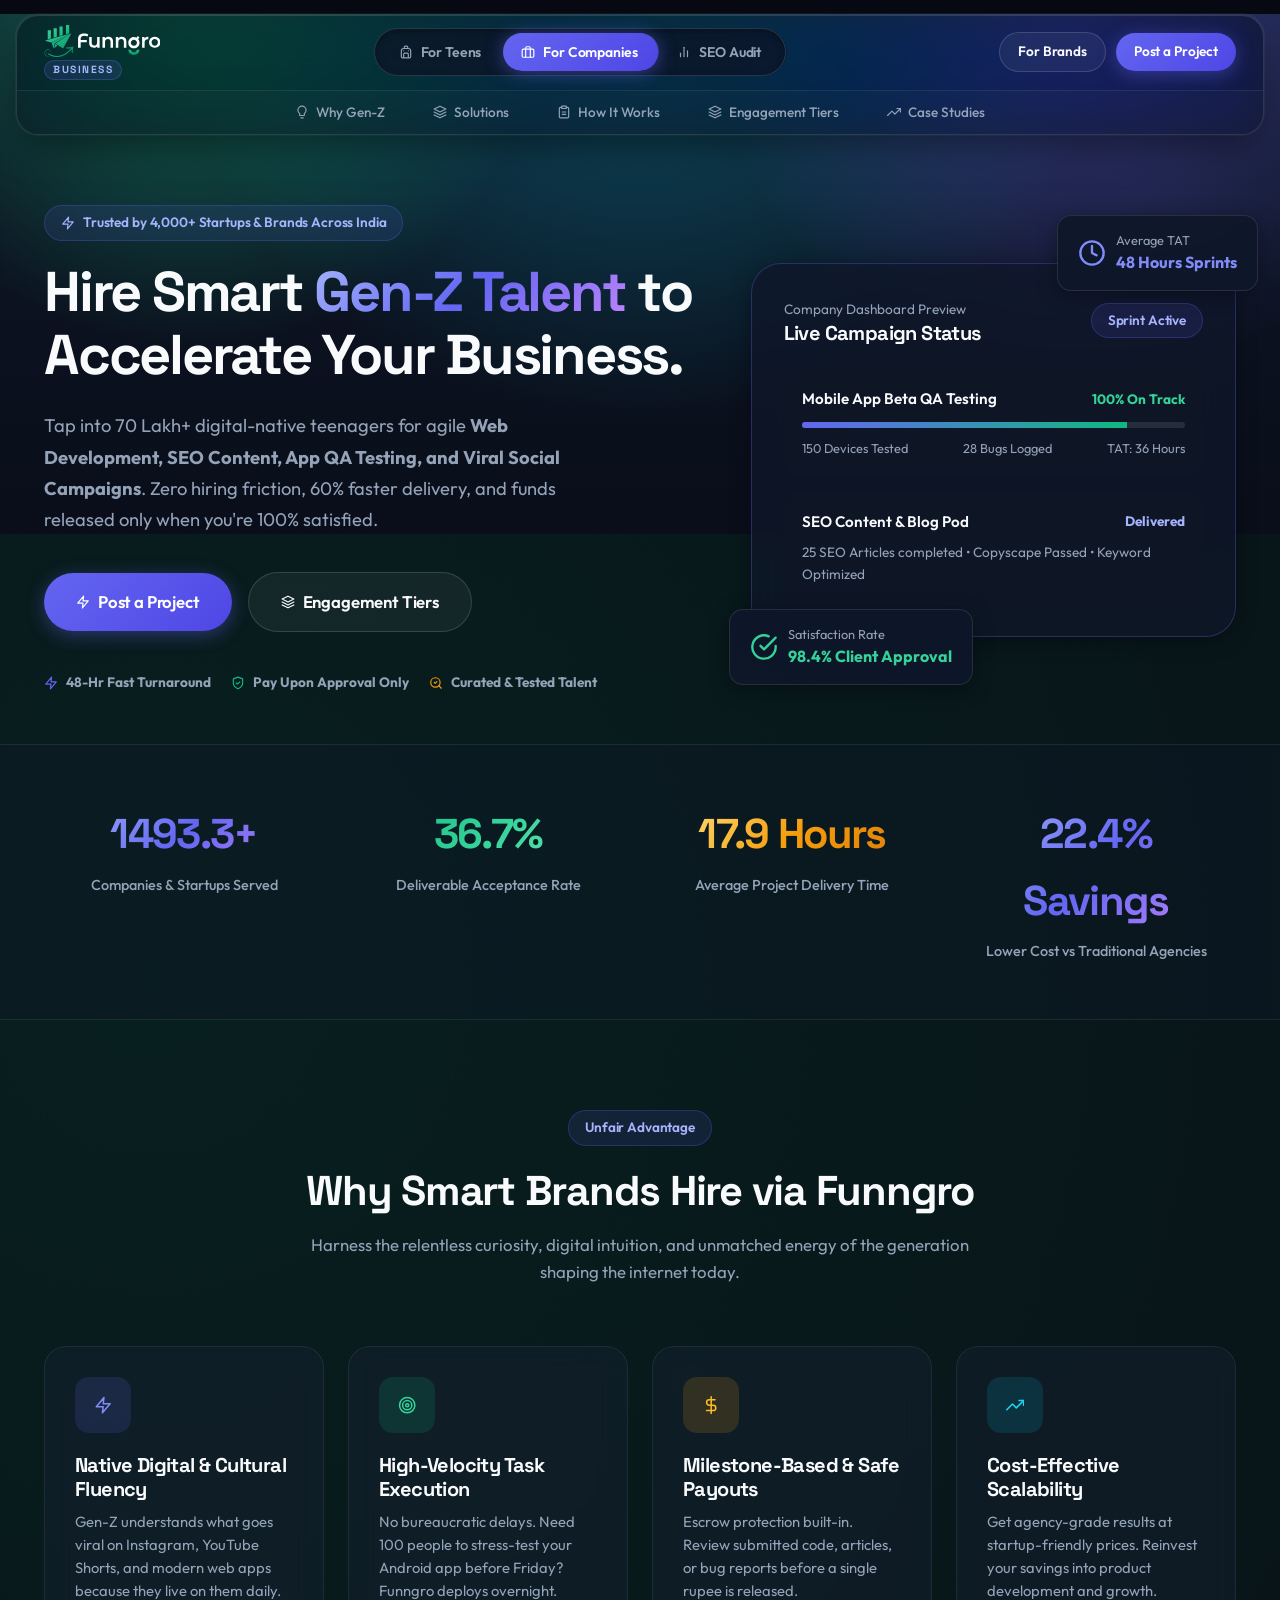
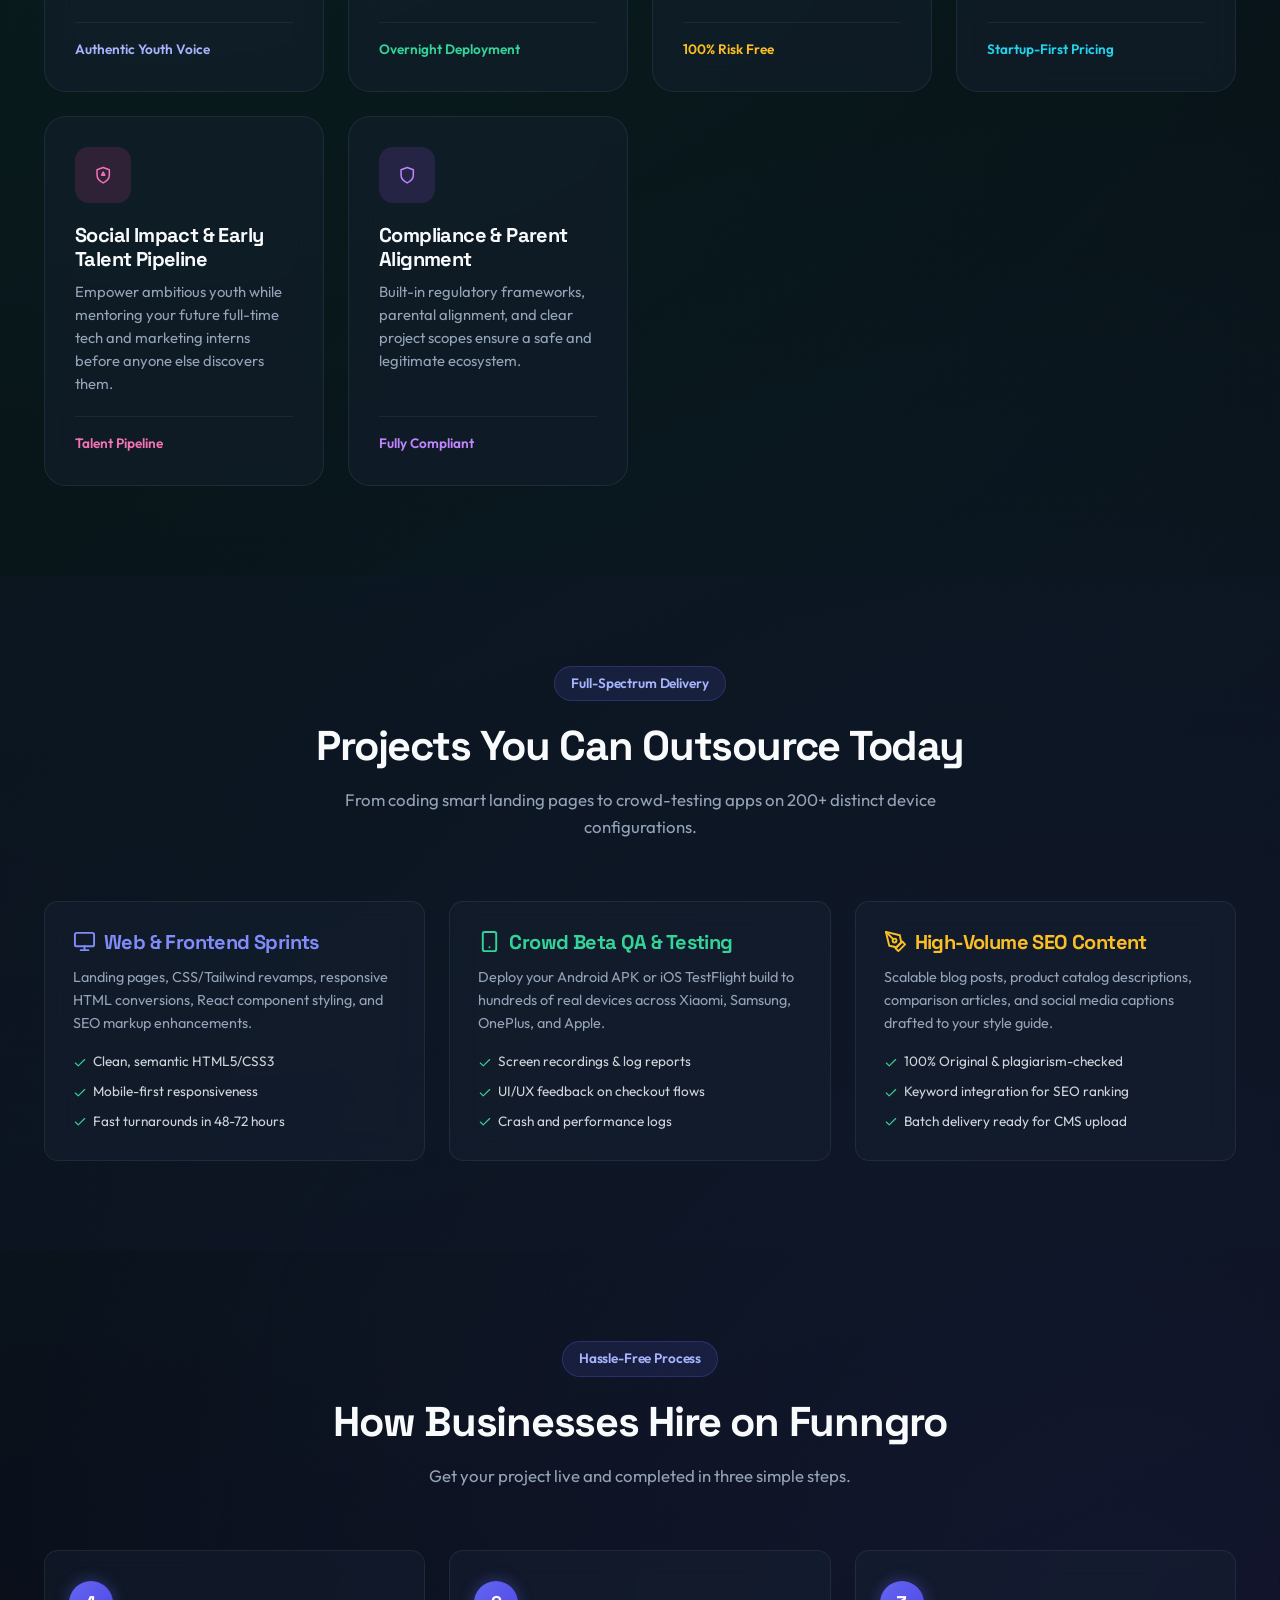
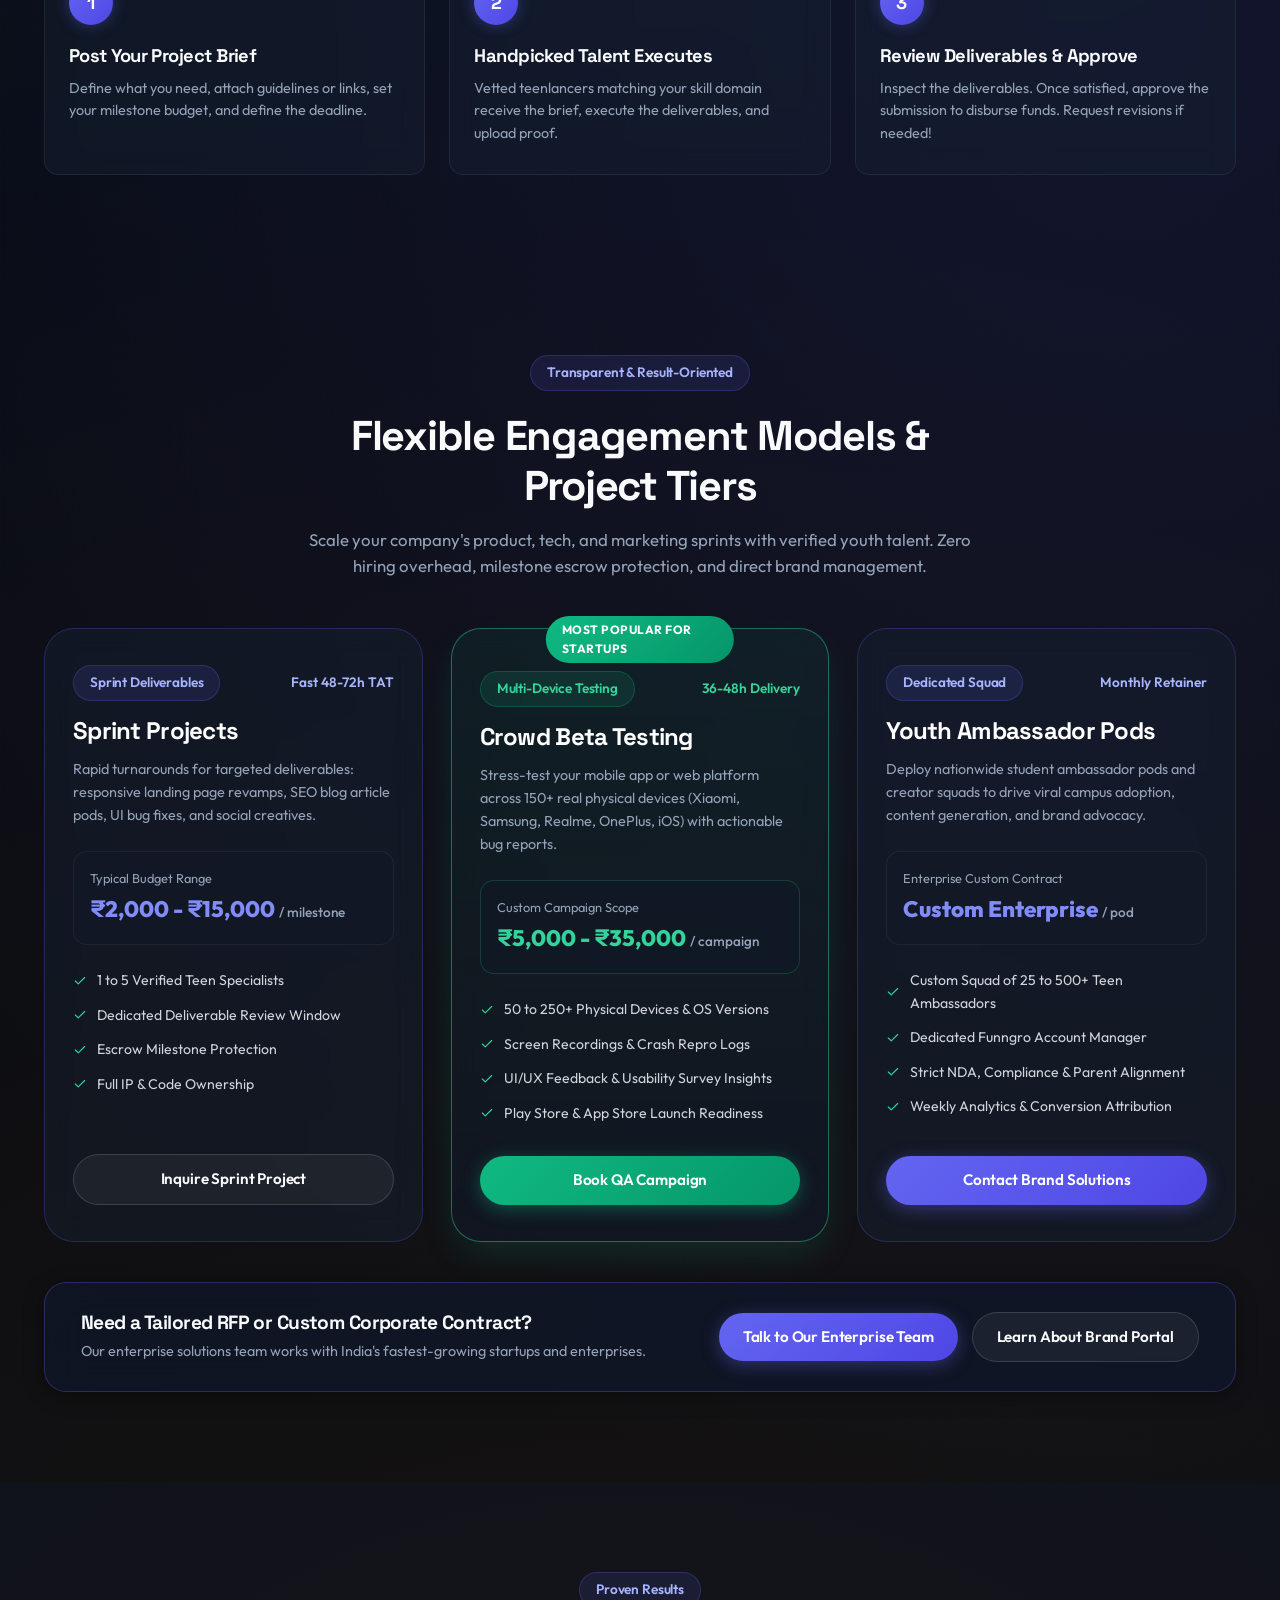
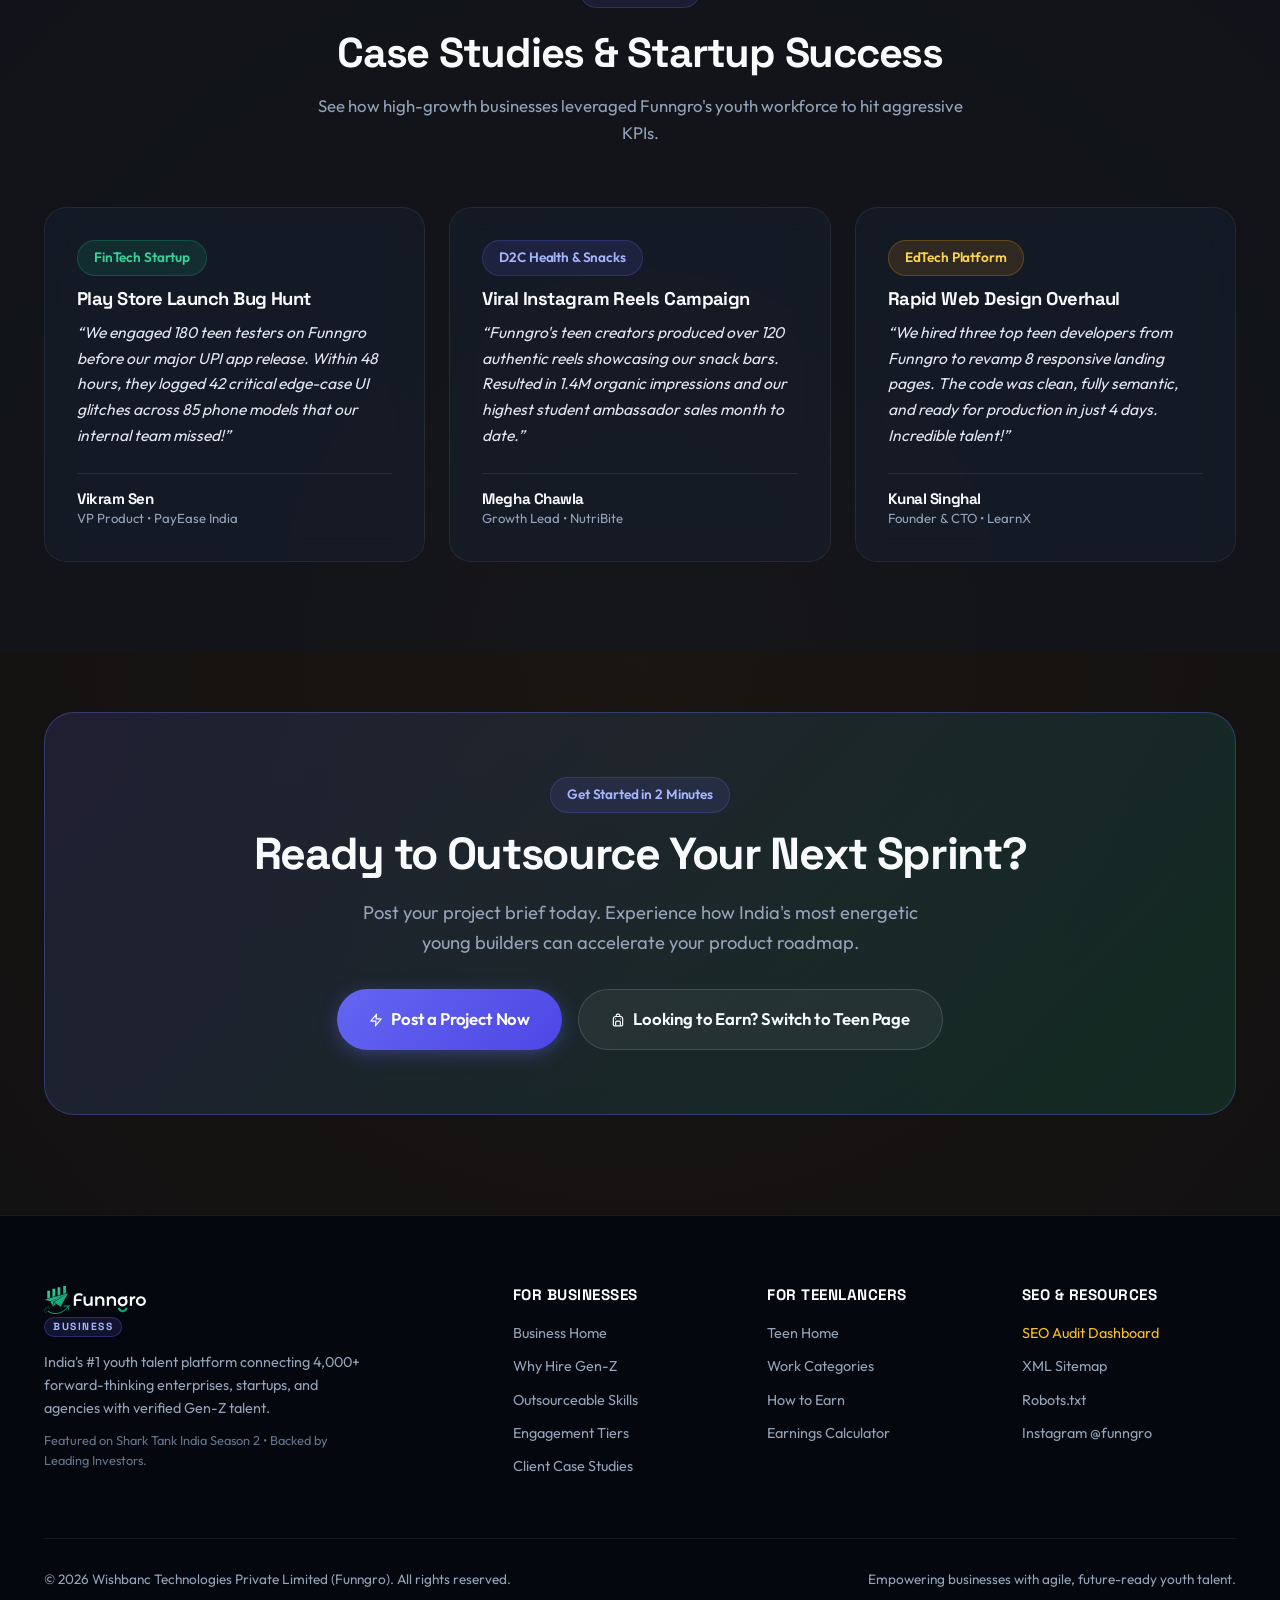
==== commit 6fdfd731: "fix: seamless top ambient glow, silky smooth segmented slider transition, and card-by-card A4 PDF pa" ====
--- a/company.html
+++ b/company.html
@@ -40,7 +40,7 @@
   <link href="https://fonts.googleapis.com/css2?family=Outfit:wght@300;400;500;600;700;800;900&family=Plus+Jakarta+Sans:wght@400;500;600;700;800&family=Space+Grotesk:wght@500;600;700;800&display=swap" rel="stylesheet">
 
   <!-- Core Stylesheet -->
-  <link rel="stylesheet" href="assets/css/style.css">
+  <link rel="stylesheet" href="assets/css/style.css?v=2.2">
 
   <!-- Schema.org JSON-LD Structured Data for Companies / B2B -->
   <script type="application/ld+json">
@@ -72,6 +72,8 @@
   </script>
 </head>
 <body>
+  <!-- Ambient Top Glowing Mesh (Zero Black Gap Behind Floating Navbar) -->
+  <div class="site-top-ambient" aria-hidden="true"></div>
 
   <!-- Navigation Header with Segmented Slider & Sub-Navbar -->
   <header class="site-header" role="banner">
@@ -105,7 +107,11 @@
 
       <!-- 3-Way Segmented Slider Control -->
       <nav class="slider-nav-container" aria-label="Portal Navigation">
-        <div class="slider-indicator indicator-business"></div>
+        <div class="slider-indicator indicator-business">
+          <span class="indicator-bg indicator-bg-teen"></span>
+          <span class="indicator-bg indicator-bg-business"></span>
+          <span class="indicator-bg indicator-bg-audit"></span>
+        </div>
         <a href="teen.html" class="slider-tab-btn" data-target="teen">
           <svg class="svg-icon svg-icon-sm" viewBox="0 0 24 24"><path d="M4 10a4 4 0 0 1 4-4h8a4 4 0 0 1 4 4v10a2 2 0 0 1-2 2H6a2 2 0 0 1-2-2V10z"/><path d="M9 6V4a2 2 0 0 1 2-2h2a2 2 0 0 1 2 2v2"/><path d="M8 21v-5a2 2 0 0 1 2-2h4a2 2 0 0 1 2 2v5"/><line x1="8" y1="10" x2="8.01" y2="10"/><line x1="16" y1="10" x2="16.01" y2="10"/></svg>
           <span>For Teens</span>
@@ -893,6 +899,6 @@
   </div>
 
   <!-- JavaScript -->
-  <script src="assets/js/main.js"></script>
+  <script src="assets/js/main.js?v=2.2"></script>
 </body>
 </html>
--- a/assets/css/style.css
+++ b/assets/css/style.css
@@ -67,23 +67,30 @@
   line-height: 1.6;
   overflow-x: clip;
   position: relative;
-  background: radial-gradient(circle at 12% 15%, rgba(16, 185, 129, 0.09) 0%, transparent 45%),
-              radial-gradient(circle at 88% 50%, rgba(99, 102, 241, 0.09) 0%, transparent 45%),
-              radial-gradient(circle at 50% 85%, rgba(245, 158, 11, 0.05) 0%, transparent 40%),
-              var(--color-dark-bg);
-}
-
-/* Ambient Top Glow to eliminate any dark void above the floating navbar */
+  background-color: var(--color-dark-bg);
+  background-image: 
+    radial-gradient(circle 500px at 15% 0%, rgba(16, 185, 129, 0.4) 0%, transparent 70%),
+    radial-gradient(circle 540px at 85% 0%, rgba(99, 102, 241, 0.38) 0%, transparent 70%),
+    radial-gradient(circle 600px at 50% -40px, rgba(6, 182, 212, 0.32) 0%, transparent 75%),
+    radial-gradient(circle at 12% 15%, rgba(16, 185, 129, 0.12) 0%, transparent 45%),
+    radial-gradient(circle at 88% 50%, rgba(99, 102, 241, 0.12) 0%, transparent 45%),
+    radial-gradient(circle at 50% 85%, rgba(245, 158, 11, 0.08) 0%, transparent 40%);
+}
+
+/* Ambient Top Hero Aura across entire viewport width - eliminates dark void above floating navbar */
+.site-top-ambient,
 body::before {
   content: '';
   position: absolute;
   top: 0;
   left: 0;
   right: 0;
-  height: 440px;
-  background: radial-gradient(ellipse 70% 220px at 50% 0%, rgba(16, 185, 129, 0.22), transparent 75%),
-              radial-gradient(ellipse 55% 180px at 15% 0%, rgba(99, 102, 241, 0.2), transparent 70%),
-              radial-gradient(ellipse 55% 180px at 85% 0%, rgba(245, 158, 11, 0.15), transparent 70%);
+  height: 520px;
+  background: 
+    radial-gradient(circle 520px at 15% -20px, rgba(16, 185, 129, 0.48) 0%, transparent 68%),
+    radial-gradient(circle 560px at 85% -30px, rgba(99, 102, 241, 0.45) 0%, transparent 70%),
+    radial-gradient(circle 650px at 50% -80px, rgba(6, 182, 212, 0.38) 0%, transparent 75%),
+    linear-gradient(180deg, rgba(17, 24, 39, 0.96) 0%, rgba(12, 18, 32, 0.88) 50%, rgba(9, 14, 26, 0.98) 100%);
   pointer-events: none;
   z-index: 0;
 }
@@ -369,13 +376,14 @@
   letter-spacing: -0.01em;
   color: var(--color-text-muted);
   border-radius: var(--radius-full);
-  transition: color 0.25s ease, background 0.25s ease;
+  transition: color 0.3s cubic-bezier(0.22, 1, 0.36, 1), background 0.25s ease, transform 0.15s ease;
   cursor: pointer;
   text-decoration: none;
   display: flex;
   align-items: center;
   gap: 8px;
   white-space: nowrap;
+  user-select: none;
 }
 
 .slider-tab-btn:hover:not(.active) {
@@ -383,35 +391,76 @@
   background: rgba(255, 255, 255, 0.08);
 }
 
+.slider-tab-btn:active {
+  transform: scale(0.97);
+}
+
 .slider-tab-btn.active {
   color: #ffffff;
 }
 
-/* Sliding active pill indicator */
+/* Sliding active pill indicator with ultra-smooth 60fps layered cross-fade */
 .slider-indicator {
   position: absolute;
   top: 4px;
   bottom: 4px;
   left: 4px;
   border-radius: var(--radius-full);
-  transition: transform 0.35s cubic-bezier(0.16, 1, 0.3, 1), width 0.35s cubic-bezier(0.16, 1, 0.3, 1), background 0.3s ease;
+  overflow: hidden;
   z-index: 1;
   pointer-events: none;
-}
-
-.indicator-teen {
+  will-change: transform, width, box-shadow;
+  transition: transform 0.42s cubic-bezier(0.22, 1, 0.36, 1),
+              width 0.42s cubic-bezier(0.22, 1, 0.36, 1),
+              box-shadow 0.4s ease;
+}
+
+.slider-indicator.no-transition {
+  transition: none !important;
+}
+
+/* Color layers for seamless interpolation without gradient snapping */
+.indicator-bg {
+  position: absolute;
+  inset: 0;
+  border-radius: inherit;
+  opacity: 0;
+  transition: opacity 0.38s cubic-bezier(0.22, 1, 0.36, 1);
+  will-change: opacity;
+}
+
+.indicator-bg-teen {
   background: linear-gradient(135deg, #10b981 0%, #059669 100%);
-  box-shadow: 0 2px 14px rgba(16, 185, 129, 0.45);
-}
-
-.indicator-business {
+}
+
+.indicator-bg-business {
   background: linear-gradient(135deg, #6366f1 0%, #4f46e5 100%);
-  box-shadow: 0 2px 14px rgba(99, 102, 241, 0.45);
-}
-
-.indicator-audit {
+}
+
+.indicator-bg-audit {
   background: linear-gradient(135deg, #f59e0b 0%, #d97706 100%);
-  box-shadow: 0 2px 14px rgba(245, 158, 11, 0.45);
+}
+
+/* Active states controlling cross-fading opacities and glowing shadows */
+.slider-indicator.indicator-teen {
+  box-shadow: 0 2px 18px rgba(16, 185, 129, 0.5), inset 0 1px 0 rgba(255, 255, 255, 0.25);
+}
+.slider-indicator.indicator-teen .indicator-bg-teen {
+  opacity: 1;
+}
+
+.slider-indicator.indicator-business {
+  box-shadow: 0 2px 18px rgba(99, 102, 241, 0.5), inset 0 1px 0 rgba(255, 255, 255, 0.25);
+}
+.slider-indicator.indicator-business .indicator-bg-business {
+  opacity: 1;
+}
+
+.slider-indicator.indicator-audit {
+  box-shadow: 0 2px 18px rgba(245, 158, 11, 0.5), inset 0 1px 0 rgba(255, 255, 255, 0.25);
+}
+.slider-indicator.indicator-audit .indicator-bg-audit {
+  opacity: 1;
 }
 
 /* Dynamic Action Buttons Group */
@@ -1242,3 +1291,174 @@
     padding: 24px;
   }
 }
+
+/* ==========================================================================
+   PRINT / PDF EXPORT STYLES (Clean A4 Page Breaks per Card)
+   ========================================================================== */
+@media print {
+  @page {
+    size: A4 portrait;
+    margin: 16mm 14mm 16mm 14mm;
+  }
+
+  html, body {
+    background: #ffffff !important;
+    background-image: none !important;
+    color: #0f172a !important;
+    font-size: 10pt !important;
+    line-height: 1.5 !important;
+  }
+
+  /* Hide interactive, floating, and non-printable elements */
+  .site-header,
+  .site-top-ambient,
+  body::before,
+  .sub-navbar,
+  .mobile-drawer,
+  .btn,
+  button,
+  .modal-overlay,
+  .footer-links,
+  .footer-col,
+  .footer-bottom div:last-child {
+    display: none !important;
+  }
+
+  /* Force background colors and borders in PDF */
+  * {
+    -webkit-print-color-adjust: exact !important;
+    print-color-adjust: exact !important;
+    box-shadow: none !important;
+    text-shadow: none !important;
+  }
+
+  main.container {
+    padding: 0 !important;
+    max-width: 100% !important;
+    width: 100% !important;
+  }
+
+  /* Each section starts on its own fresh page */
+  .print-page-break {
+    page-break-before: always !important;
+    break-before: page !important;
+    page-break-inside: avoid !important;
+    break-inside: avoid !important;
+    margin-top: 0 !important;
+    padding-top: 24px !important;
+  }
+
+  /* Card styling in printed PDF */
+  .glass-panel {
+    background: #ffffff !important;
+    border: 1px solid #cbd5e1 !important;
+    border-radius: 8px !important;
+    padding: 24px !important;
+    margin-bottom: 0 !important;
+    page-break-inside: avoid !important;
+    break-inside: avoid !important;
+    color: #0f172a !important;
+  }
+
+  /* Headings in print */
+  h1, h2, h3, h4 {
+    color: #0f172a !important;
+  }
+
+  p, li, span {
+    color: #334155 !important;
+  }
+
+  /* Scorecard specific styling */
+  #scorecard {
+    border: 1.5px solid #94a3b8 !important;
+    page-break-inside: avoid !important;
+    break-inside: avoid !important;
+    margin-bottom: 0 !important;
+  }
+
+  .score-circle {
+    border: 6px solid #10b981 !important;
+    background: #f0fdf4 !important;
+  }
+
+  .score-circle-inner span:first-child {
+    color: #059669 !important;
+  }
+
+  /* Audit Tables */
+  table {
+    width: 100% !important;
+    border-collapse: collapse !important;
+    margin-top: 14px !important;
+    page-break-inside: avoid !important;
+    break-inside: avoid !important;
+  }
+
+  th, td {
+    padding: 9px 12px !important;
+    border: 1px solid #cbd5e1 !important;
+    color: #1e293b !important;
+    font-size: 8.5pt !important;
+    text-align: left !important;
+  }
+
+  th {
+    background-color: #f8fafc !important;
+    font-weight: 700 !important;
+    color: #0f172a !important;
+  }
+
+  tr:nth-child(even) {
+    background-color: #f8fafc !important;
+  }
+
+  /* Badges in print */
+  .audit-badge {
+    display: inline-block !important;
+    padding: 3px 8px !important;
+    border-radius: 4px !important;
+    font-weight: 600 !important;
+    font-size: 8pt !important;
+  }
+
+  .badge-pass {
+    background-color: #dcfce7 !important;
+    color: #15803d !important;
+    border: 1px solid #86efac !important;
+  }
+
+  .badge-fail {
+    background-color: #fee2e2 !important;
+    color: #b91c1c !important;
+    border: 1px solid #fca5a5 !important;
+  }
+
+  .badge-warn {
+    background-color: #fef3c7 !important;
+    color: #b45309 !important;
+    border: 1px solid #fde68a !important;
+  }
+
+  .badge-info {
+    background-color: #e0e7ff !important;
+    color: #4338ca !important;
+    border: 1px solid #a5b4fc !important;
+  }
+
+  /* Roadmap cards in print */
+  #roadmap > div > div {
+    background: #f8fafc !important;
+    border: 1px solid #e2e8f0 !important;
+    color: #1e293b !important;
+  }
+
+  /* Footer in print */
+  .site-footer {
+    border-top: 1px solid #cbd5e1 !important;
+    padding: 16px 0 !important;
+    margin-top: 24px !important;
+    page-break-inside: avoid !important;
+    break-inside: avoid !important;
+  }
+}
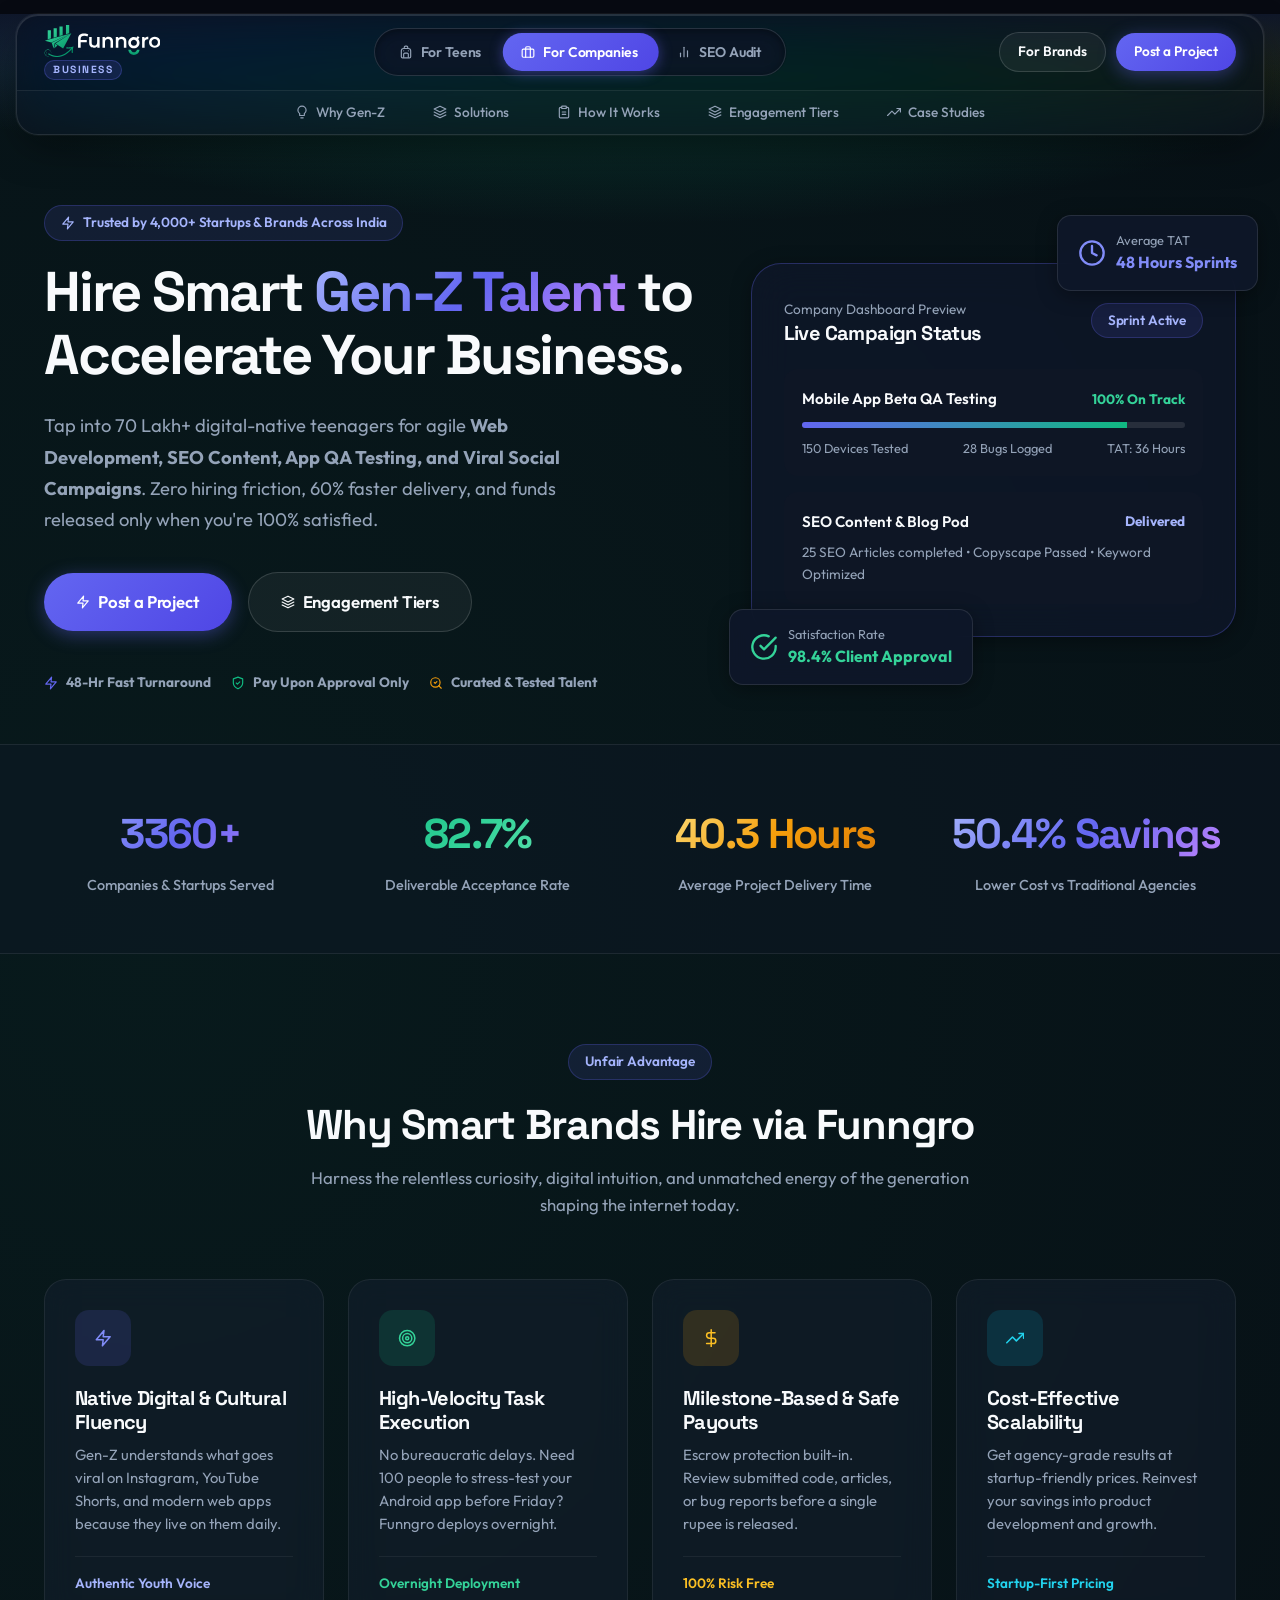
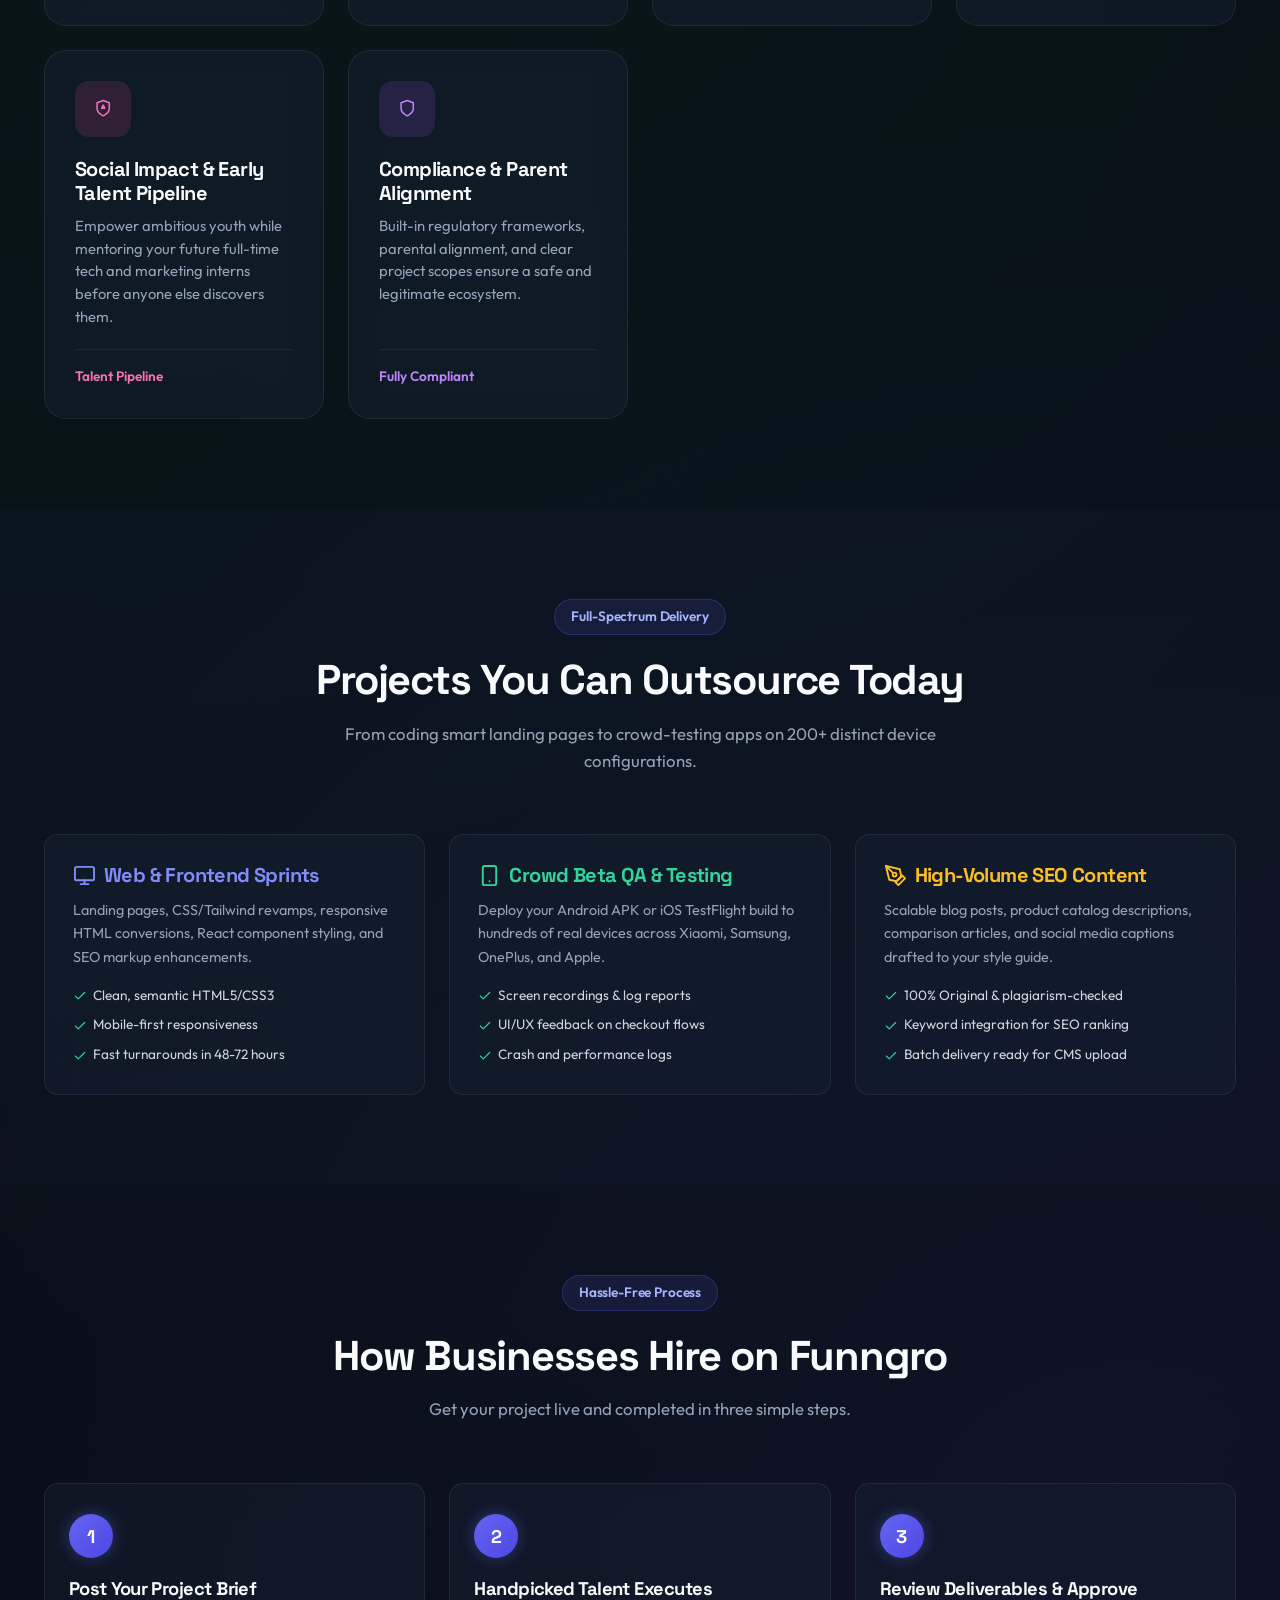
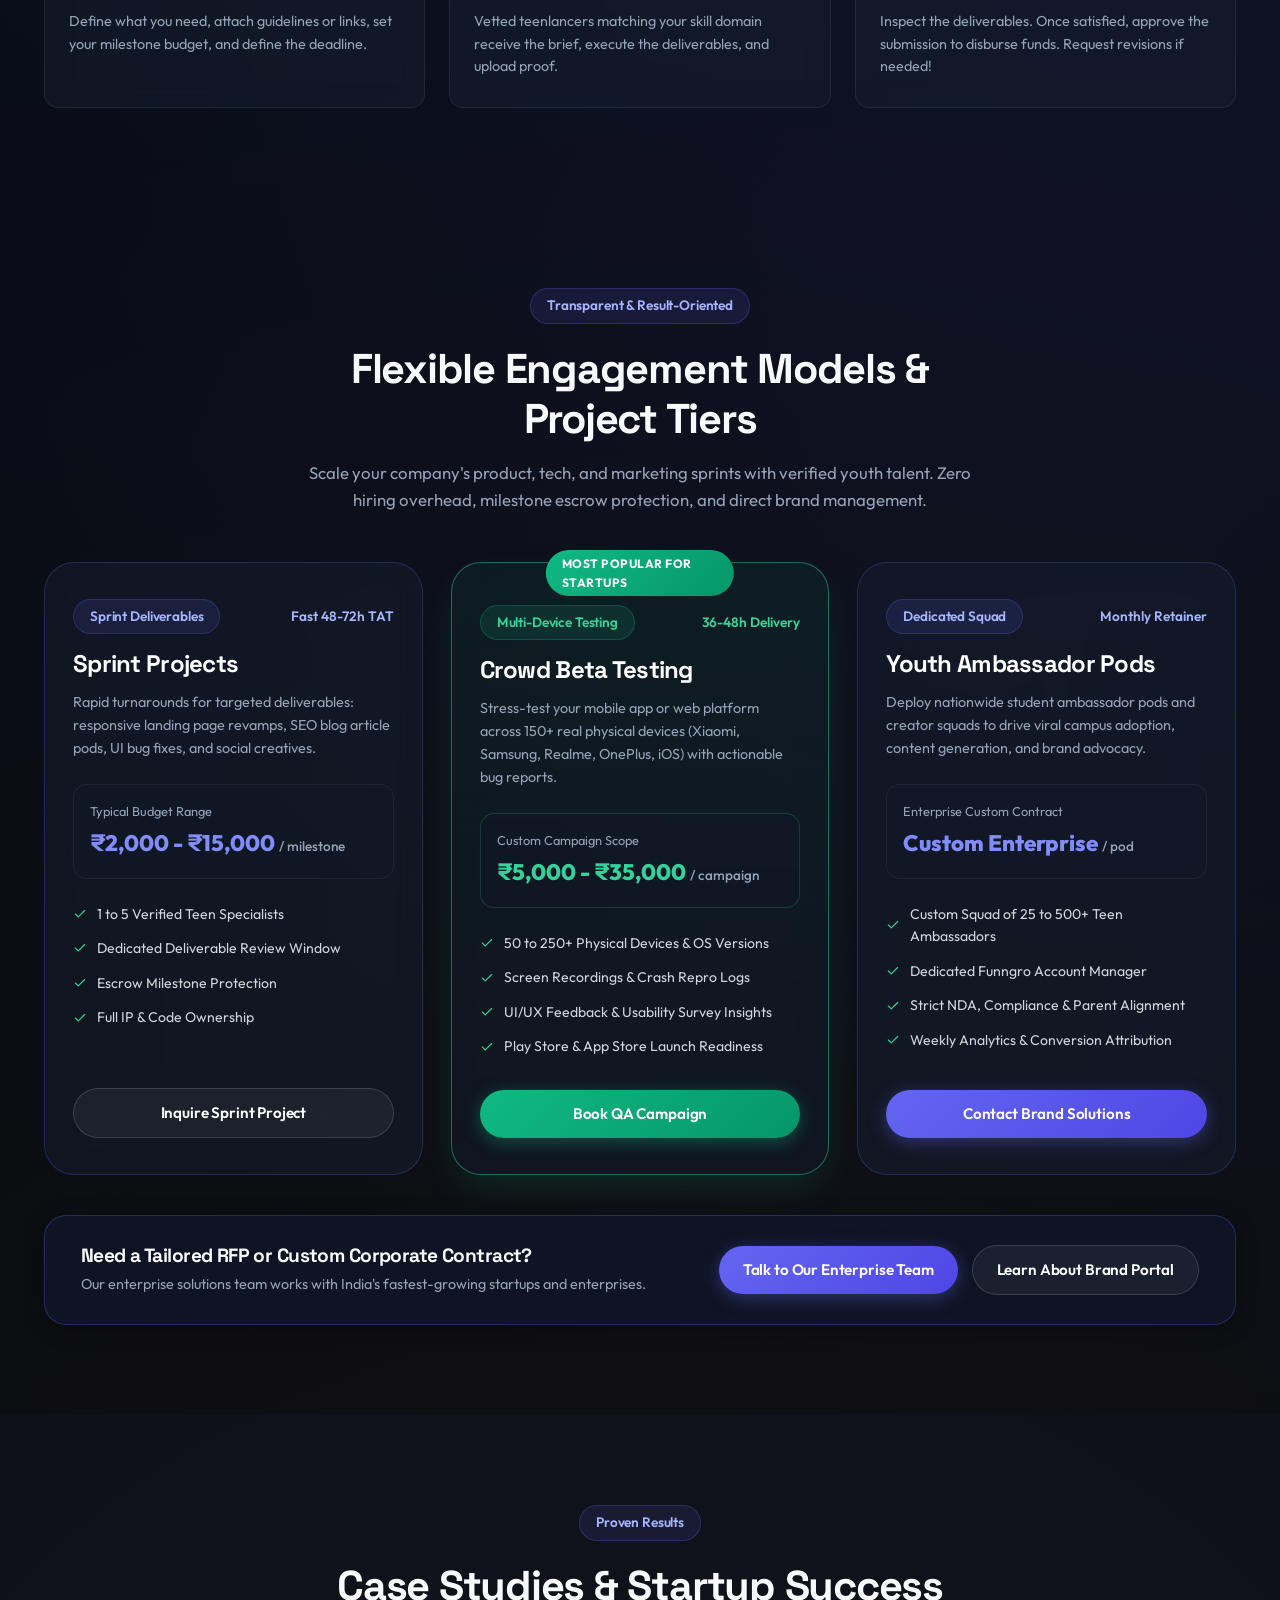
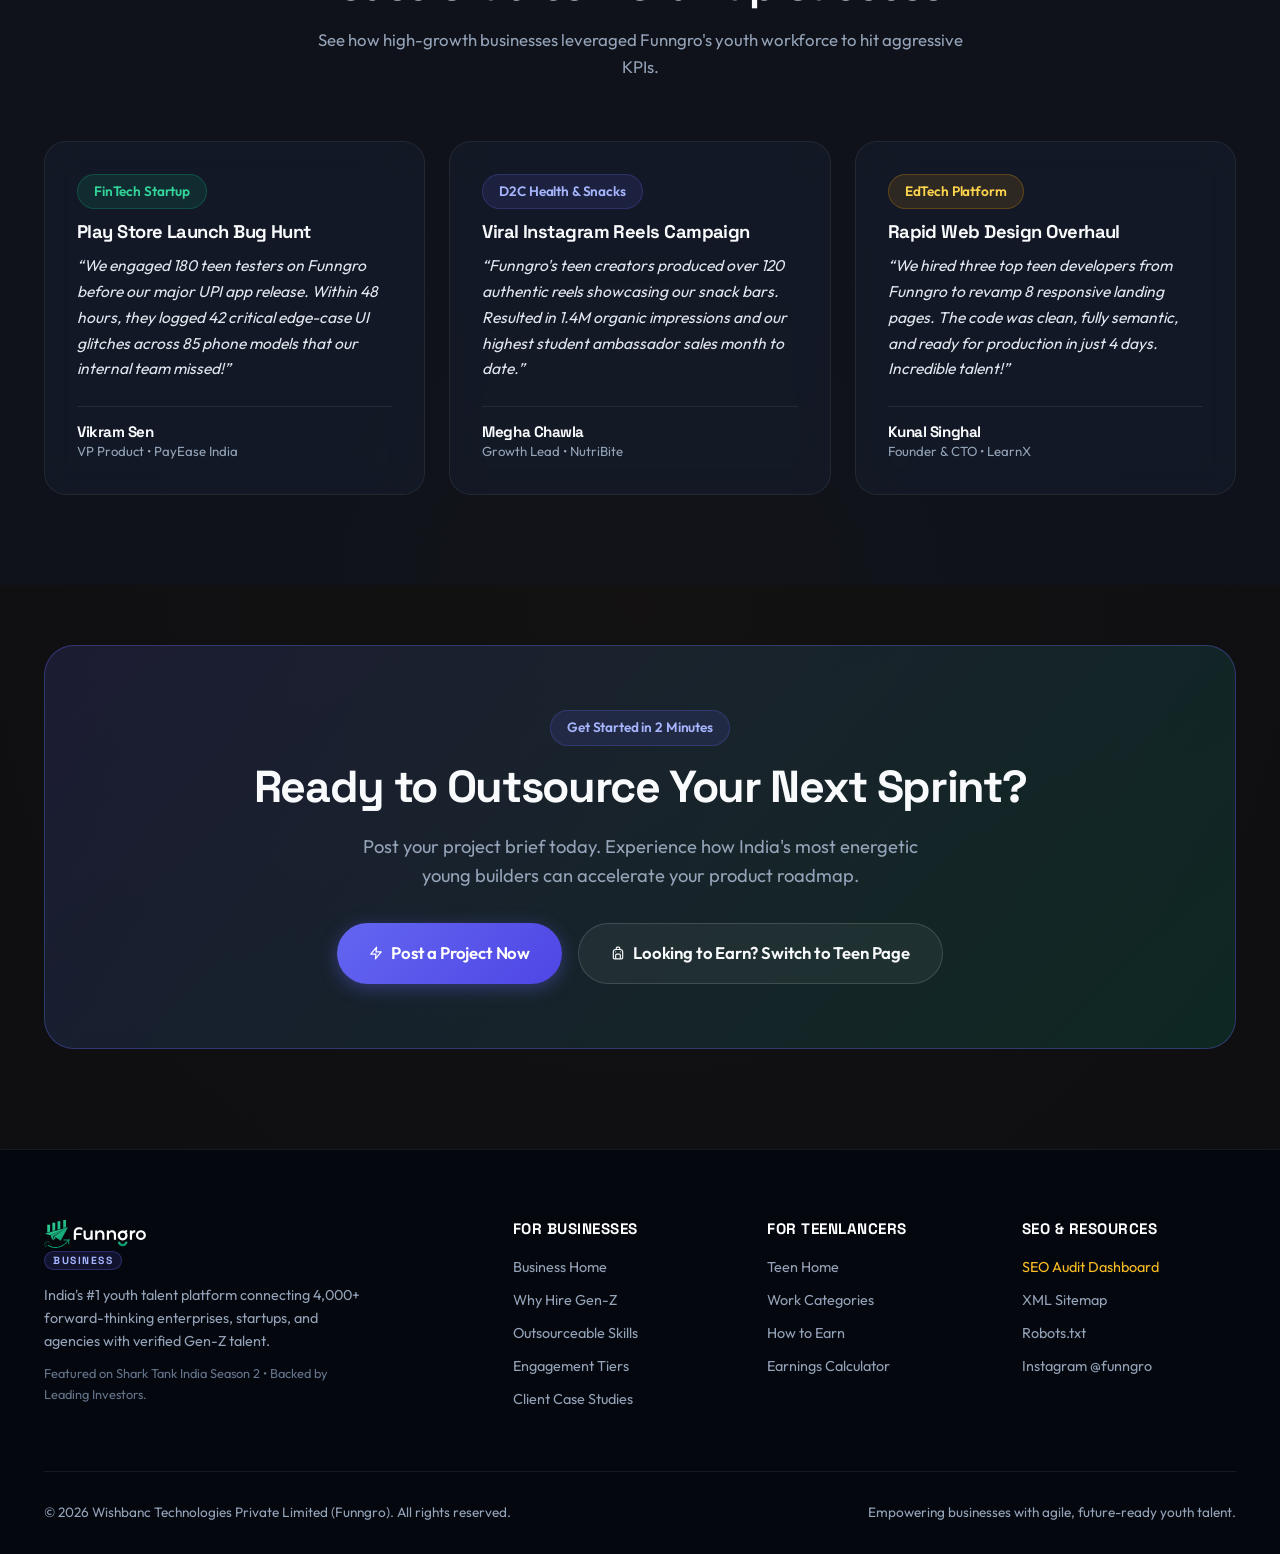
==== commit 8d99a6ad: "fix: PDF page-breaks for SEO audit sections, stat-number UI overflow, navbar top background gap" ====
--- a/company.html
+++ b/company.html
@@ -40,7 +40,7 @@
   <link href="https://fonts.googleapis.com/css2?family=Outfit:wght@300;400;500;600;700;800;900&family=Plus+Jakarta+Sans:wght@400;500;600;700;800&family=Space+Grotesk:wght@500;600;700;800&display=swap" rel="stylesheet">
 
   <!-- Core Stylesheet -->
-  <link rel="stylesheet" href="assets/css/style.css?v=2.2">
+  <link rel="stylesheet" href="assets/css/style.css">
 
   <!-- Schema.org JSON-LD Structured Data for Companies / B2B -->
   <script type="application/ld+json">
@@ -72,8 +72,6 @@
   </script>
 </head>
 <body>
-  <!-- Ambient Top Glowing Mesh (Zero Black Gap Behind Floating Navbar) -->
-  <div class="site-top-ambient" aria-hidden="true"></div>
 
   <!-- Navigation Header with Segmented Slider & Sub-Navbar -->
   <header class="site-header" role="banner">
@@ -107,11 +105,7 @@
 
       <!-- 3-Way Segmented Slider Control -->
       <nav class="slider-nav-container" aria-label="Portal Navigation">
-        <div class="slider-indicator indicator-business">
-          <span class="indicator-bg indicator-bg-teen"></span>
-          <span class="indicator-bg indicator-bg-business"></span>
-          <span class="indicator-bg indicator-bg-audit"></span>
-        </div>
+        <div class="slider-indicator indicator-business"></div>
         <a href="teen.html" class="slider-tab-btn" data-target="teen">
           <svg class="svg-icon svg-icon-sm" viewBox="0 0 24 24"><path d="M4 10a4 4 0 0 1 4-4h8a4 4 0 0 1 4 4v10a2 2 0 0 1-2 2H6a2 2 0 0 1-2-2V10z"/><path d="M9 6V4a2 2 0 0 1 2-2h2a2 2 0 0 1 2 2v2"/><path d="M8 21v-5a2 2 0 0 1 2-2h4a2 2 0 0 1 2 2v5"/><line x1="8" y1="10" x2="8.01" y2="10"/><line x1="16" y1="10" x2="16.01" y2="10"/></svg>
           <span>For Teens</span>
@@ -899,6 +893,6 @@
   </div>
 
   <!-- JavaScript -->
-  <script src="assets/js/main.js?v=2.2"></script>
+  <script src="assets/js/main.js"></script>
 </body>
 </html>
--- a/assets/css/style.css
+++ b/assets/css/style.css
@@ -67,30 +67,24 @@
   line-height: 1.6;
   overflow-x: clip;
   position: relative;
-  background-color: var(--color-dark-bg);
-  background-image: 
-    radial-gradient(circle 500px at 15% 0%, rgba(16, 185, 129, 0.4) 0%, transparent 70%),
-    radial-gradient(circle 540px at 85% 0%, rgba(99, 102, 241, 0.38) 0%, transparent 70%),
-    radial-gradient(circle 600px at 50% -40px, rgba(6, 182, 212, 0.32) 0%, transparent 75%),
-    radial-gradient(circle at 12% 15%, rgba(16, 185, 129, 0.12) 0%, transparent 45%),
-    radial-gradient(circle at 88% 50%, rgba(99, 102, 241, 0.12) 0%, transparent 45%),
-    radial-gradient(circle at 50% 85%, rgba(245, 158, 11, 0.08) 0%, transparent 40%);
-}
-
-/* Ambient Top Hero Aura across entire viewport width - eliminates dark void above floating navbar */
-.site-top-ambient,
+  background: radial-gradient(circle at 12% 15%, rgba(16, 185, 129, 0.09) 0%, transparent 45%),
+              radial-gradient(circle at 88% 50%, rgba(99, 102, 241, 0.09) 0%, transparent 45%),
+              radial-gradient(circle at 50% 85%, rgba(245, 158, 11, 0.05) 0%, transparent 40%),
+              var(--color-dark-bg);
+}
+
+/* Ambient Top Glow to eliminate any dark void above the floating navbar */
 body::before {
   content: '';
   position: absolute;
   top: 0;
   left: 0;
   right: 0;
-  height: 520px;
-  background: 
-    radial-gradient(circle 520px at 15% -20px, rgba(16, 185, 129, 0.48) 0%, transparent 68%),
-    radial-gradient(circle 560px at 85% -30px, rgba(99, 102, 241, 0.45) 0%, transparent 70%),
-    radial-gradient(circle 650px at 50% -80px, rgba(6, 182, 212, 0.38) 0%, transparent 75%),
-    linear-gradient(180deg, rgba(17, 24, 39, 0.96) 0%, rgba(12, 18, 32, 0.88) 50%, rgba(9, 14, 26, 0.98) 100%);
+  height: 440px;
+  background: linear-gradient(180deg, rgba(15, 23, 42, 0.95) 0%, transparent 60px),
+              radial-gradient(ellipse 80% 280px at 50% 0%, rgba(16, 185, 129, 0.28), transparent 75%),
+              radial-gradient(ellipse 55% 180px at 15% 0%, rgba(99, 102, 241, 0.22), transparent 70%),
+              radial-gradient(ellipse 55% 180px at 85% 0%, rgba(245, 158, 11, 0.17), transparent 70%);
   pointer-events: none;
   z-index: 0;
 }
@@ -376,14 +370,13 @@
   letter-spacing: -0.01em;
   color: var(--color-text-muted);
   border-radius: var(--radius-full);
-  transition: color 0.3s cubic-bezier(0.22, 1, 0.36, 1), background 0.25s ease, transform 0.15s ease;
+  transition: color 0.25s ease, background 0.25s ease;
   cursor: pointer;
   text-decoration: none;
   display: flex;
   align-items: center;
   gap: 8px;
   white-space: nowrap;
-  user-select: none;
 }
 
 .slider-tab-btn:hover:not(.active) {
@@ -391,76 +384,35 @@
   background: rgba(255, 255, 255, 0.08);
 }
 
-.slider-tab-btn:active {
-  transform: scale(0.97);
-}
-
 .slider-tab-btn.active {
   color: #ffffff;
 }
 
-/* Sliding active pill indicator with ultra-smooth 60fps layered cross-fade */
+/* Sliding active pill indicator */
 .slider-indicator {
   position: absolute;
   top: 4px;
   bottom: 4px;
   left: 4px;
   border-radius: var(--radius-full);
-  overflow: hidden;
+  transition: transform 0.35s cubic-bezier(0.16, 1, 0.3, 1), width 0.35s cubic-bezier(0.16, 1, 0.3, 1), background 0.3s ease;
   z-index: 1;
   pointer-events: none;
-  will-change: transform, width, box-shadow;
-  transition: transform 0.42s cubic-bezier(0.22, 1, 0.36, 1),
-              width 0.42s cubic-bezier(0.22, 1, 0.36, 1),
-              box-shadow 0.4s ease;
-}
-
-.slider-indicator.no-transition {
-  transition: none !important;
-}
-
-/* Color layers for seamless interpolation without gradient snapping */
-.indicator-bg {
-  position: absolute;
-  inset: 0;
-  border-radius: inherit;
-  opacity: 0;
-  transition: opacity 0.38s cubic-bezier(0.22, 1, 0.36, 1);
-  will-change: opacity;
-}
-
-.indicator-bg-teen {
+}
+
+.indicator-teen {
   background: linear-gradient(135deg, #10b981 0%, #059669 100%);
-}
-
-.indicator-bg-business {
+  box-shadow: 0 2px 14px rgba(16, 185, 129, 0.45);
+}
+
+.indicator-business {
   background: linear-gradient(135deg, #6366f1 0%, #4f46e5 100%);
-}
-
-.indicator-bg-audit {
+  box-shadow: 0 2px 14px rgba(99, 102, 241, 0.45);
+}
+
+.indicator-audit {
   background: linear-gradient(135deg, #f59e0b 0%, #d97706 100%);
-}
-
-/* Active states controlling cross-fading opacities and glowing shadows */
-.slider-indicator.indicator-teen {
-  box-shadow: 0 2px 18px rgba(16, 185, 129, 0.5), inset 0 1px 0 rgba(255, 255, 255, 0.25);
-}
-.slider-indicator.indicator-teen .indicator-bg-teen {
-  opacity: 1;
-}
-
-.slider-indicator.indicator-business {
-  box-shadow: 0 2px 18px rgba(99, 102, 241, 0.5), inset 0 1px 0 rgba(255, 255, 255, 0.25);
-}
-.slider-indicator.indicator-business .indicator-bg-business {
-  opacity: 1;
-}
-
-.slider-indicator.indicator-audit {
-  box-shadow: 0 2px 18px rgba(245, 158, 11, 0.5), inset 0 1px 0 rgba(255, 255, 255, 0.25);
-}
-.slider-indicator.indicator-audit .indicator-bg-audit {
-  opacity: 1;
+  box-shadow: 0 2px 14px rgba(245, 158, 11, 0.45);
 }
 
 /* Dynamic Action Buttons Group */
@@ -684,11 +636,12 @@
 
 .stat-number {
   font-family: var(--font-display);
-  font-size: 2.6rem;
+  font-size: clamp(1.8rem, 3.5vw, 2.6rem);
   font-weight: 800;
   letter-spacing: -0.04em;
   color: #ffffff;
   margin-bottom: 6px;
+  white-space: nowrap;
 }
 
 .stat-label {
@@ -1291,174 +1244,3 @@
     padding: 24px;
   }
 }
-
-/* ==========================================================================
-   PRINT / PDF EXPORT STYLES (Clean A4 Page Breaks per Card)
-   ========================================================================== */
-@media print {
-  @page {
-    size: A4 portrait;
-    margin: 16mm 14mm 16mm 14mm;
-  }
-
-  html, body {
-    background: #ffffff !important;
-    background-image: none !important;
-    color: #0f172a !important;
-    font-size: 10pt !important;
-    line-height: 1.5 !important;
-  }
-
-  /* Hide interactive, floating, and non-printable elements */
-  .site-header,
-  .site-top-ambient,
-  body::before,
-  .sub-navbar,
-  .mobile-drawer,
-  .btn,
-  button,
-  .modal-overlay,
-  .footer-links,
-  .footer-col,
-  .footer-bottom div:last-child {
-    display: none !important;
-  }
-
-  /* Force background colors and borders in PDF */
-  * {
-    -webkit-print-color-adjust: exact !important;
-    print-color-adjust: exact !important;
-    box-shadow: none !important;
-    text-shadow: none !important;
-  }
-
-  main.container {
-    padding: 0 !important;
-    max-width: 100% !important;
-    width: 100% !important;
-  }
-
-  /* Each section starts on its own fresh page */
-  .print-page-break {
-    page-break-before: always !important;
-    break-before: page !important;
-    page-break-inside: avoid !important;
-    break-inside: avoid !important;
-    margin-top: 0 !important;
-    padding-top: 24px !important;
-  }
-
-  /* Card styling in printed PDF */
-  .glass-panel {
-    background: #ffffff !important;
-    border: 1px solid #cbd5e1 !important;
-    border-radius: 8px !important;
-    padding: 24px !important;
-    margin-bottom: 0 !important;
-    page-break-inside: avoid !important;
-    break-inside: avoid !important;
-    color: #0f172a !important;
-  }
-
-  /* Headings in print */
-  h1, h2, h3, h4 {
-    color: #0f172a !important;
-  }
-
-  p, li, span {
-    color: #334155 !important;
-  }
-
-  /* Scorecard specific styling */
-  #scorecard {
-    border: 1.5px solid #94a3b8 !important;
-    page-break-inside: avoid !important;
-    break-inside: avoid !important;
-    margin-bottom: 0 !important;
-  }
-
-  .score-circle {
-    border: 6px solid #10b981 !important;
-    background: #f0fdf4 !important;
-  }
-
-  .score-circle-inner span:first-child {
-    color: #059669 !important;
-  }
-
-  /* Audit Tables */
-  table {
-    width: 100% !important;
-    border-collapse: collapse !important;
-    margin-top: 14px !important;
-    page-break-inside: avoid !important;
-    break-inside: avoid !important;
-  }
-
-  th, td {
-    padding: 9px 12px !important;
-    border: 1px solid #cbd5e1 !important;
-    color: #1e293b !important;
-    font-size: 8.5pt !important;
-    text-align: left !important;
-  }
-
-  th {
-    background-color: #f8fafc !important;
-    font-weight: 700 !important;
-    color: #0f172a !important;
-  }
-
-  tr:nth-child(even) {
-    background-color: #f8fafc !important;
-  }
-
-  /* Badges in print */
-  .audit-badge {
-    display: inline-block !important;
-    padding: 3px 8px !important;
-    border-radius: 4px !important;
-    font-weight: 600 !important;
-    font-size: 8pt !important;
-  }
-
-  .badge-pass {
-    background-color: #dcfce7 !important;
-    color: #15803d !important;
-    border: 1px solid #86efac !important;
-  }
-
-  .badge-fail {
-    background-color: #fee2e2 !important;
-    color: #b91c1c !important;
-    border: 1px solid #fca5a5 !important;
-  }
-
-  .badge-warn {
-    background-color: #fef3c7 !important;
-    color: #b45309 !important;
-    border: 1px solid #fde68a !important;
-  }
-
-  .badge-info {
-    background-color: #e0e7ff !important;
-    color: #4338ca !important;
-    border: 1px solid #a5b4fc !important;
-  }
-
-  /* Roadmap cards in print */
-  #roadmap > div > div {
-    background: #f8fafc !important;
-    border: 1px solid #e2e8f0 !important;
-    color: #1e293b !important;
-  }
-
-  /* Footer in print */
-  .site-footer {
-    border-top: 1px solid #cbd5e1 !important;
-    padding: 16px 0 !important;
-    margin-top: 24px !important;
-    page-break-inside: avoid !important;
-    break-inside: avoid !important;
-  }
-}
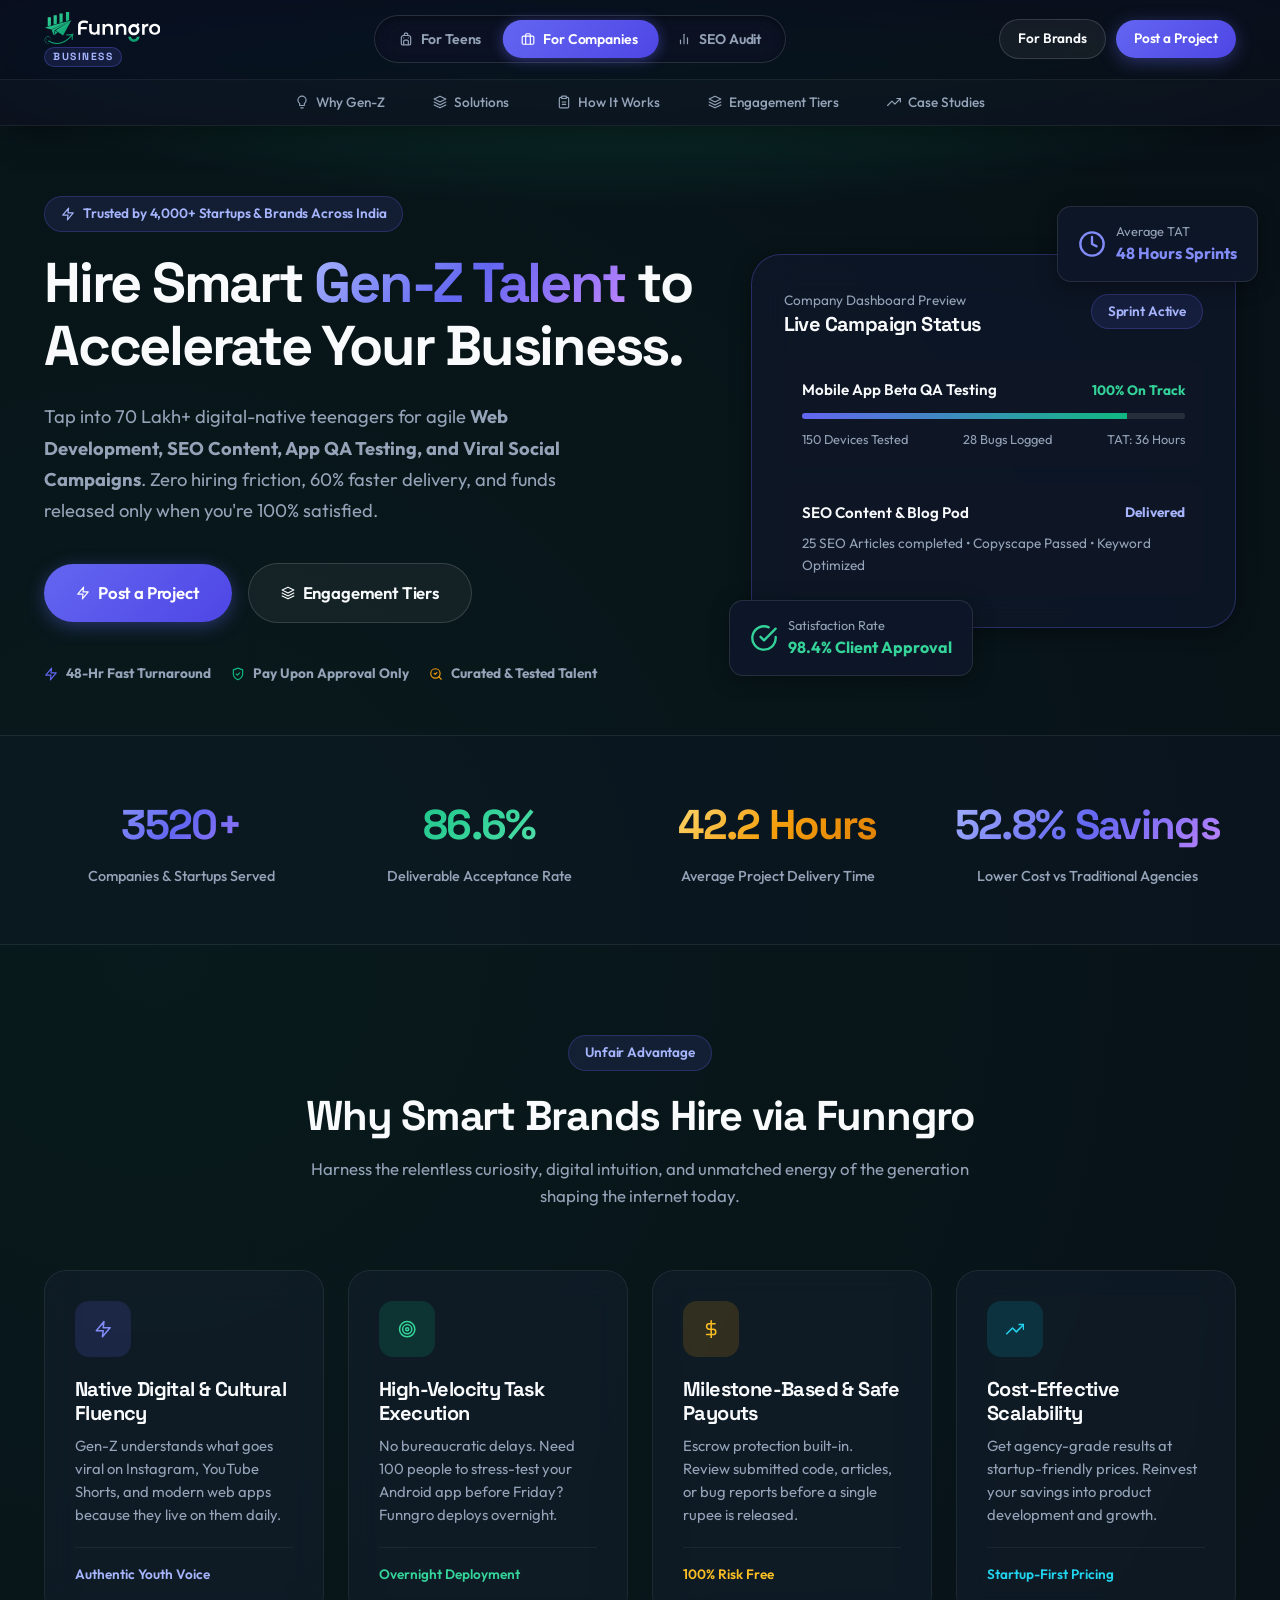
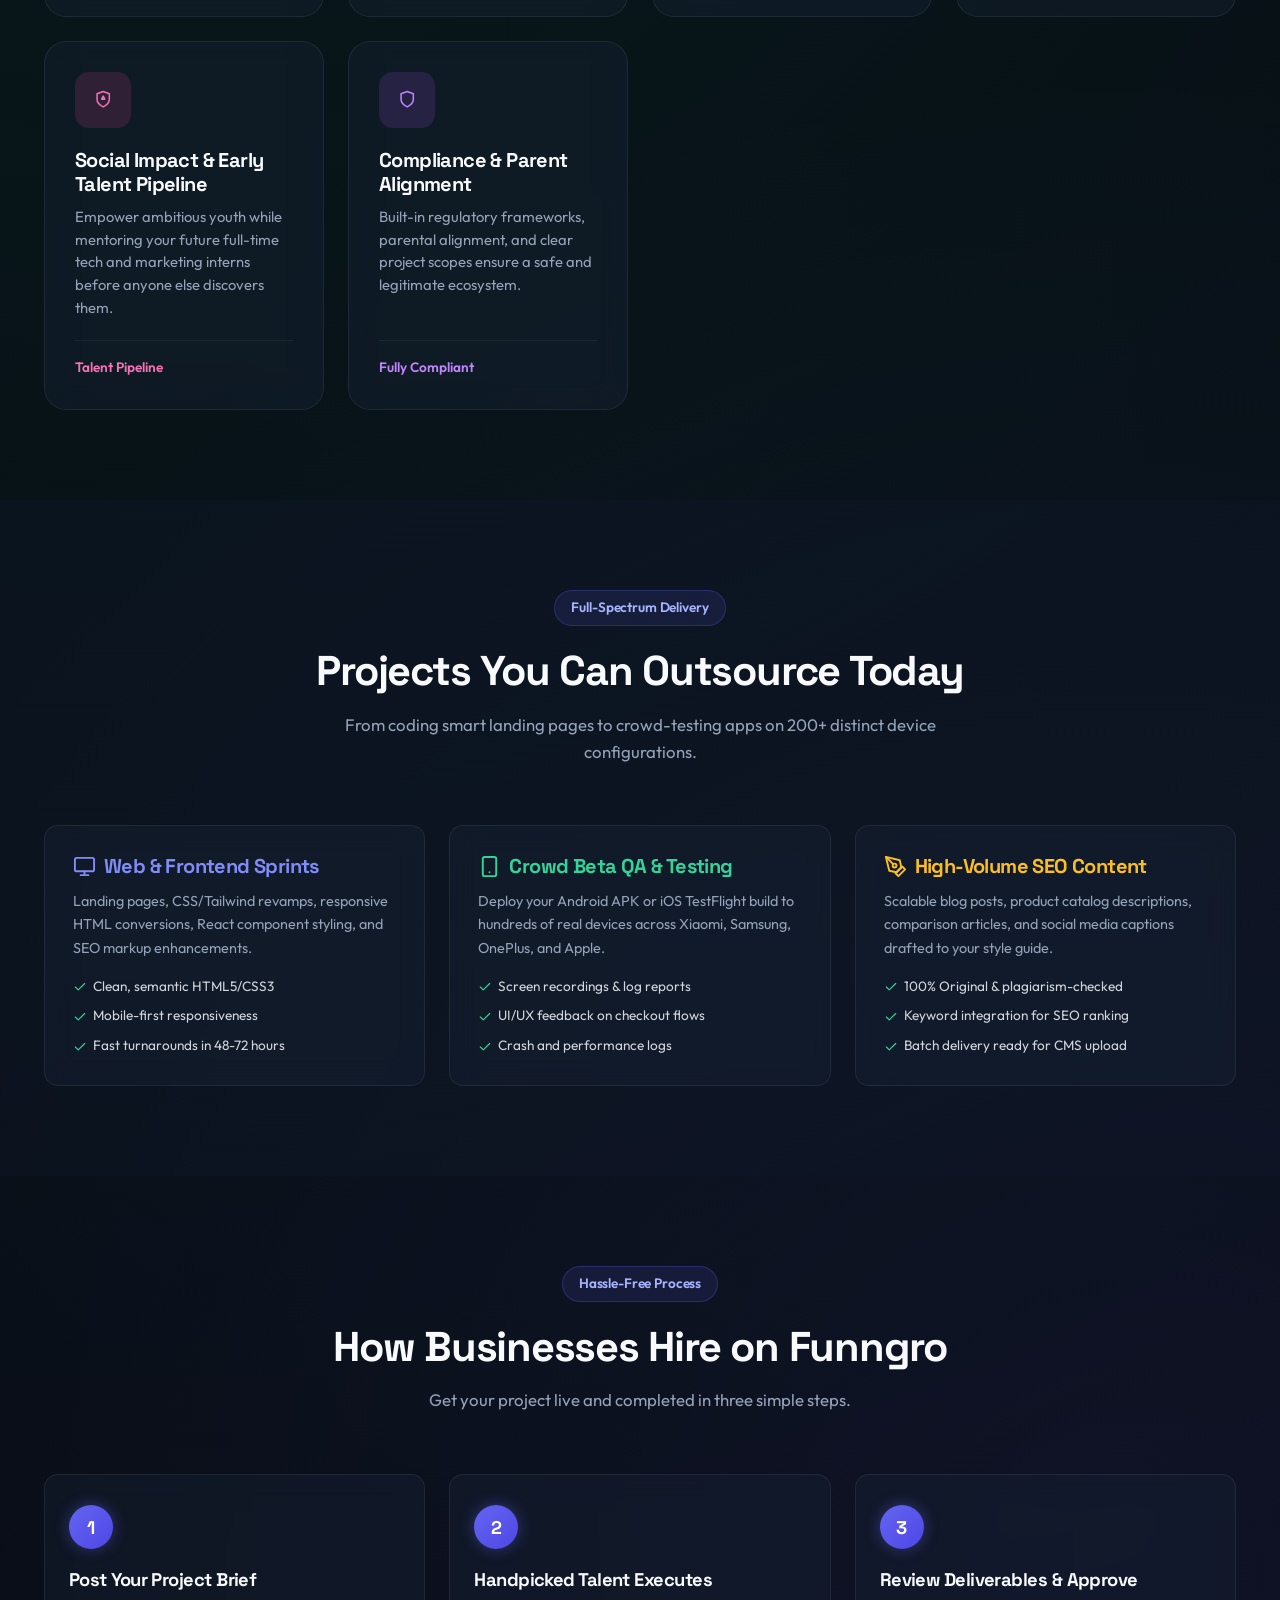
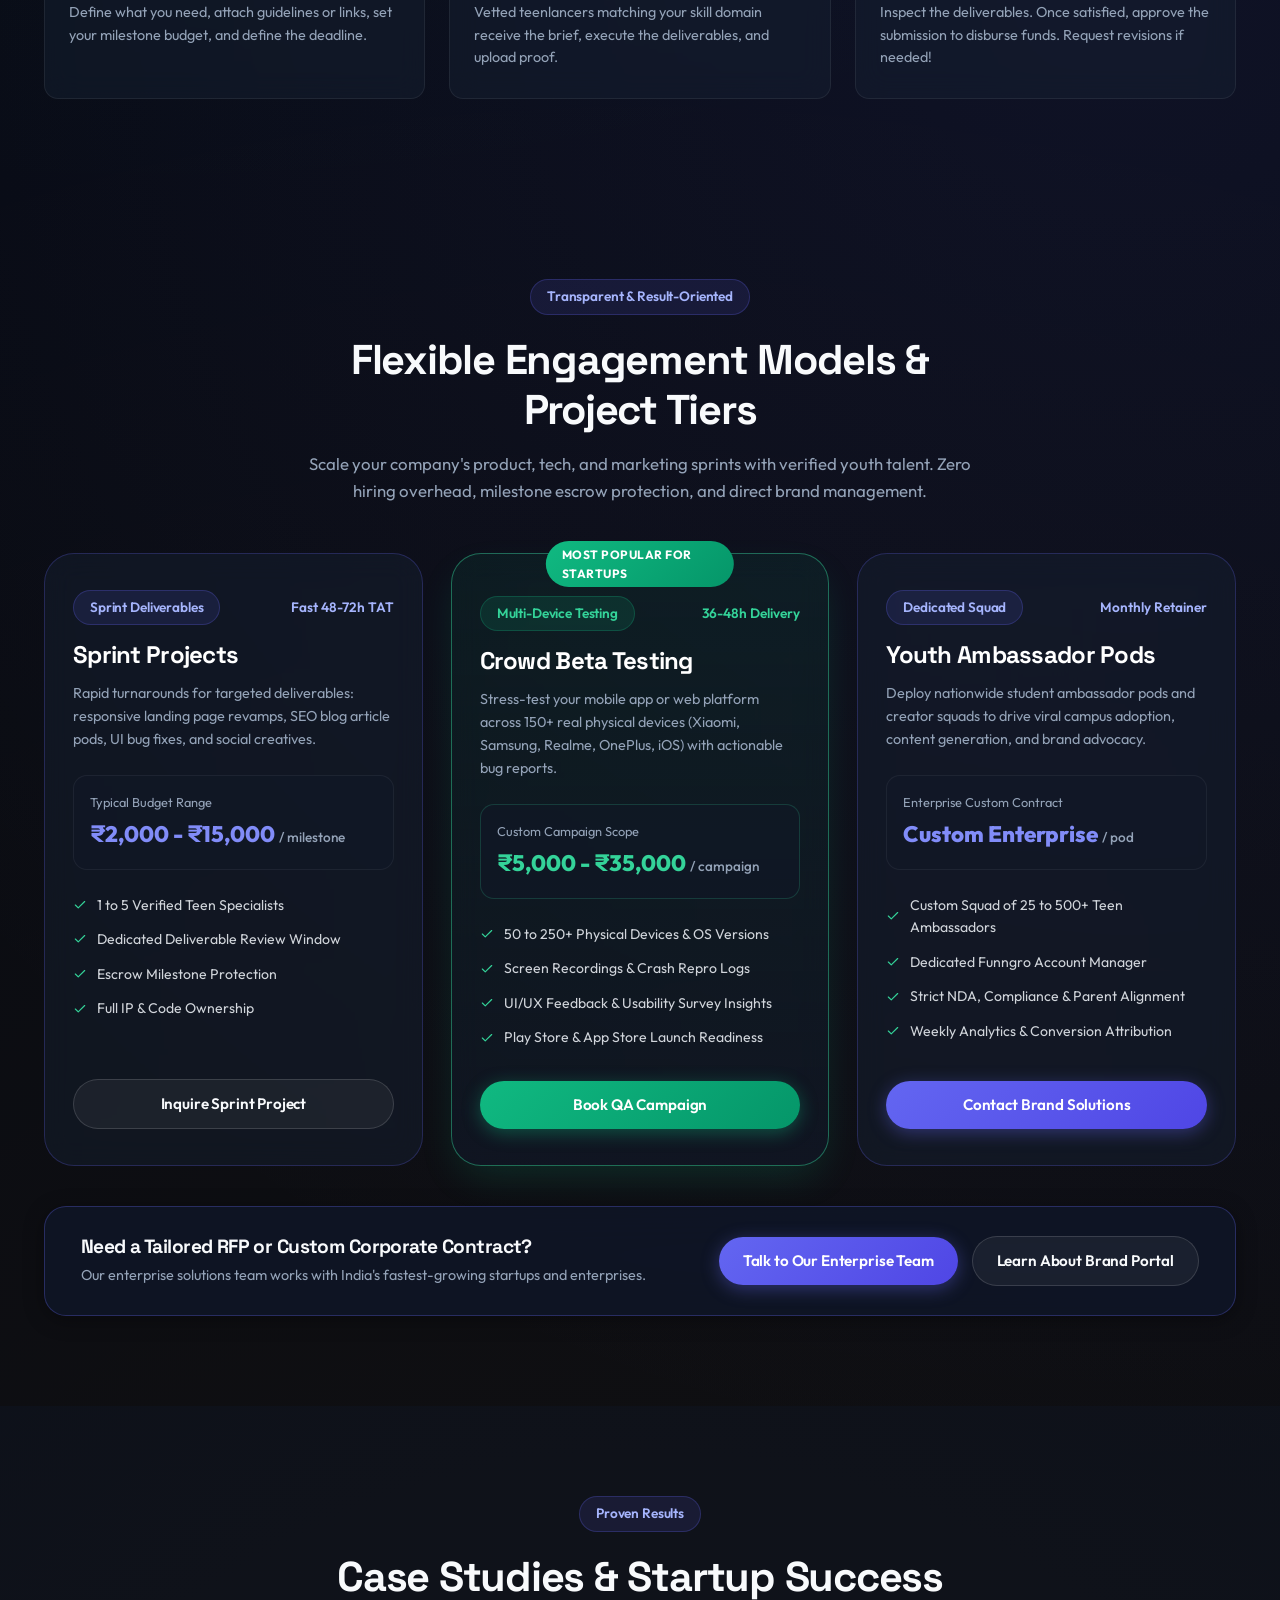
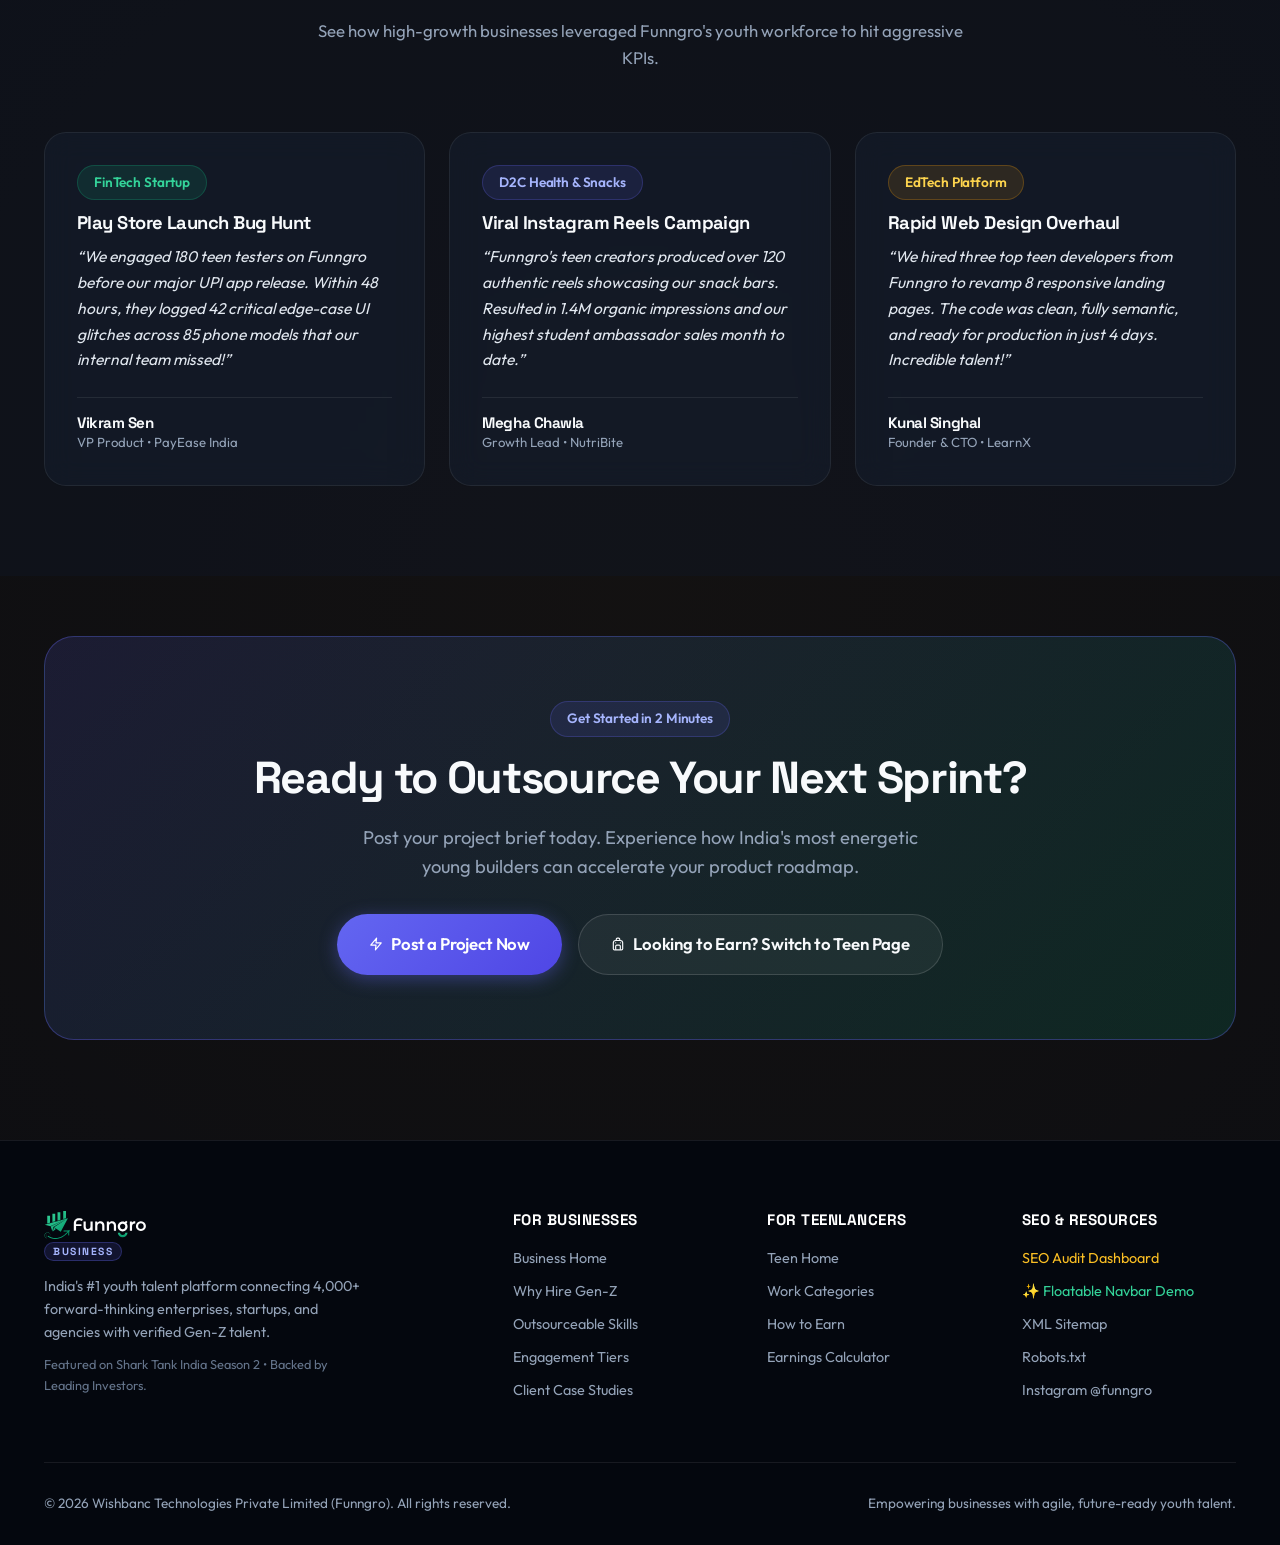
==== commit f12e5cdc: "feat: separate floating-navbar showcase, flush zero-gap header on main pages, and fix PDF page 1 sco" ====
--- a/company.html
+++ b/company.html
@@ -829,6 +829,7 @@
           <h4>SEO &amp; Resources</h4>
           <ul class="footer-links">
             <li><a href="seo-audit.html" style="color: #fbbf24;">SEO Audit Dashboard</a></li>
+            <li><a href="floating-navbar.html" style="color: #34d399;">✨ Floatable Navbar Demo</a></li>
             <li><a href="sitemap.xml">XML Sitemap</a></li>
             <li><a href="robots.txt">Robots.txt</a></li>
             <li><a href="https://www.instagram.com/funngro/" target="_blank" rel="noopener">Instagram @funngro</a></li>
--- a/assets/css/style.css
+++ b/assets/css/style.css
@@ -57,7 +57,7 @@
   background-color: var(--color-dark-bg);
   color: var(--color-text-main);
   scroll-behavior: smooth;
-  scroll-padding-top: 145px;
+  scroll-padding-top: 125px;
   -webkit-font-smoothing: antialiased;
   -moz-osx-font-smoothing: grayscale;
 }
@@ -258,42 +258,37 @@
 }
 
 /* ==========================================================================
-   NAVIGATION BAR & SLIDING SEGMENTED CONTROLS (FLOATING & TRANSPARENT)
+   NAVIGATION BAR & SLIDING SEGMENTED CONTROLS (SEAMLESS GLASS HEADER)
    ========================================================================== */
 .site-header {
   position: sticky;
-  top: 14px;
+  top: 0;
+  left: 0;
+  right: 0;
   z-index: 1000;
-  max-width: 1320px;
-  width: calc(100% - 32px);
-  margin: 14px auto 0 auto;
-  background: rgba(9, 14, 26, 0.52);
+  width: 100%;
+  margin: 0;
+  background: rgba(9, 14, 26, 0.85);
   backdrop-filter: blur(24px) saturate(190%);
   -webkit-backdrop-filter: blur(24px) saturate(190%);
-  border: 1px solid rgba(255, 255, 255, 0.12);
-  border-radius: 22px;
-  box-shadow: 0 16px 40px -10px rgba(0, 0, 0, 0.5), 
-              0 0 0 1px rgba(255, 255, 255, 0.05),
-              inset 0 1px 0 rgba(255, 255, 255, 0.12);
-  transition: background 0.3s ease, border-color 0.3s ease, box-shadow 0.3s ease, transform 0.3s ease;
+  border: none;
+  border-bottom: 1px solid rgba(255, 255, 255, 0.08);
+  box-shadow: 0 10px 30px -10px rgba(0, 0, 0, 0.5);
+  transition: background 0.3s ease, border-color 0.3s ease, box-shadow 0.3s ease;
 }
 
 .site-header.scrolled {
-  background: rgba(8, 12, 22, 0.78);
-  border-color: rgba(255, 255, 255, 0.18);
-  box-shadow: 0 20px 48px -8px rgba(0, 0, 0, 0.7), 
-              0 0 0 1px rgba(255, 255, 255, 0.08),
-              inset 0 1px 0 rgba(255, 255, 255, 0.15);
+  background: rgba(8, 12, 22, 0.95);
+  border-bottom-color: rgba(255, 255, 255, 0.14);
+  box-shadow: 0 16px 40px -8px rgba(0, 0, 0, 0.7);
 }
 
 .nav-top-row {
   display: flex;
   align-items: center;
   justify-content: space-between;
-  padding: 10px 24px;
+  padding: 12px 24px;
   gap: 20px;
-  border-top-left-radius: 21px;
-  border-top-right-radius: 21px;
 }
 
 /* Official Funngro Logo Styles */
@@ -436,11 +431,9 @@
 
 /* Sub-Navbar Row (Contextual Nav Links) */
 .sub-navbar {
-  border-top: 1px solid rgba(255, 255, 255, 0.07);
-  background: rgba(255, 255, 255, 0.02);
-  padding: 6px 16px;
-  border-bottom-left-radius: 21px;
-  border-bottom-right-radius: 21px;
+  border-top: 1px solid rgba(255, 255, 255, 0.06);
+  background: rgba(255, 255, 255, 0.015);
+  padding: 7px 16px;
 }
 
 .sub-nav-links {
@@ -482,17 +475,18 @@
   font-weight: 600;
 }
 
-/* Mobile Drawer (Floating Glass Style) */
+/* Mobile Drawer (Full-Width Glass Dropdown) */
 .mobile-drawer {
   display: none;
   position: absolute;
-  top: calc(100% + 10px);
+  top: 100%;
   left: 0;
   width: 100%;
-  background: rgba(10, 15, 28, 0.94);
+  background: rgba(10, 15, 28, 0.96);
   backdrop-filter: blur(28px);
   -webkit-backdrop-filter: blur(28px);
-  border: 1px solid rgba(255, 255, 255, 0.12);
+  border-bottom: 1px solid rgba(255, 255, 255, 0.12);
+  border-radius: 0 0 20px 20px;
   border-radius: 20px;
   padding: 22px;
   box-shadow: 0 24px 50px rgba(0, 0, 0, 0.8), 0 0 0 1px rgba(255, 255, 255, 0.05);
@@ -1191,24 +1185,20 @@
 
 @media (max-width: 860px) {
   .site-header {
-    top: 8px;
-    width: calc(100% - 16px);
-    margin: 8px auto 0 auto;
-    border-radius: 16px;
+    top: 0;
+    width: 100%;
+    margin: 0;
+    border-radius: 0;
   }
   .nav-top-row {
-    padding: 8px 16px;
-    border-top-left-radius: 15px;
-    border-top-right-radius: 15px;
+    padding: 10px 16px;
   }
   .sub-navbar {
-    border-bottom-left-radius: 15px;
-    border-bottom-right-radius: 15px;
     padding: 6px 10px;
   }
   .mobile-drawer {
-    border-radius: 16px;
-    top: calc(100% + 8px);
+    border-radius: 0 0 16px 16px;
+    top: 100%;
   }
   .slider-nav-container {
     display: none;
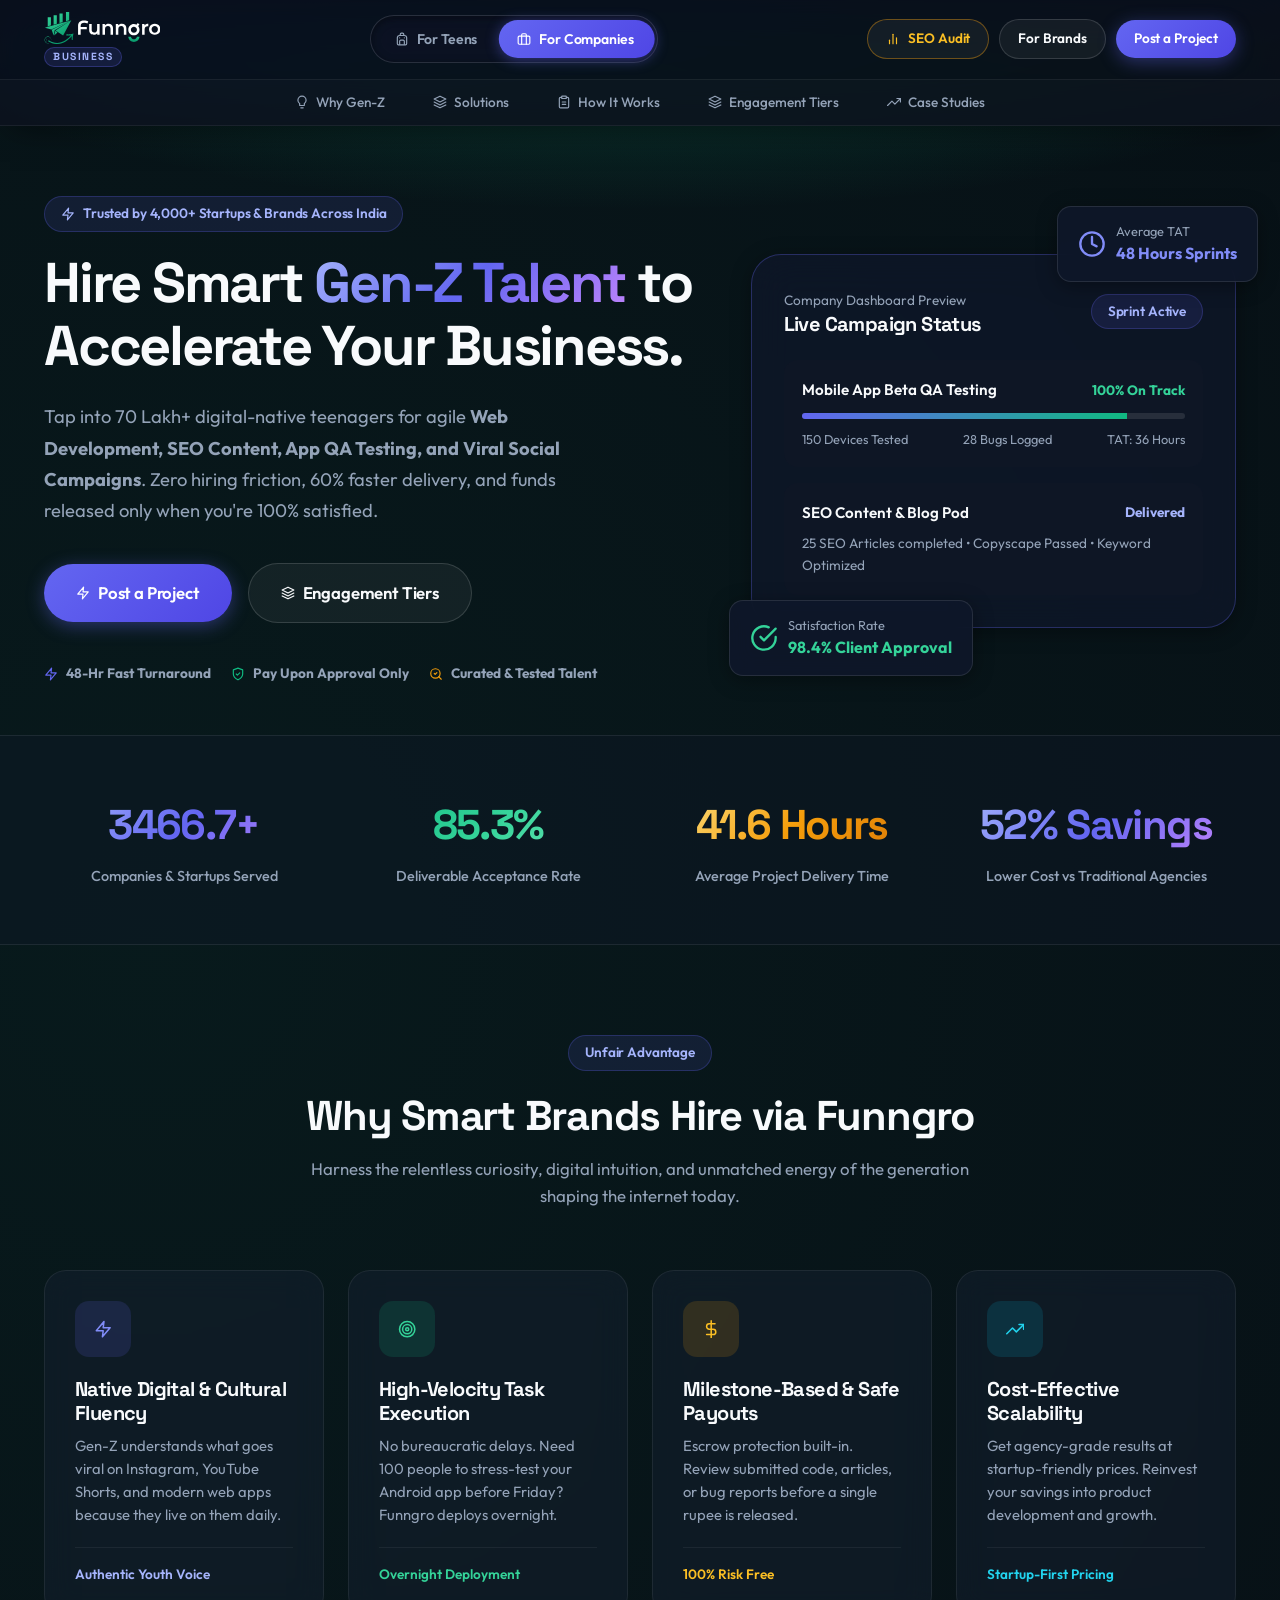
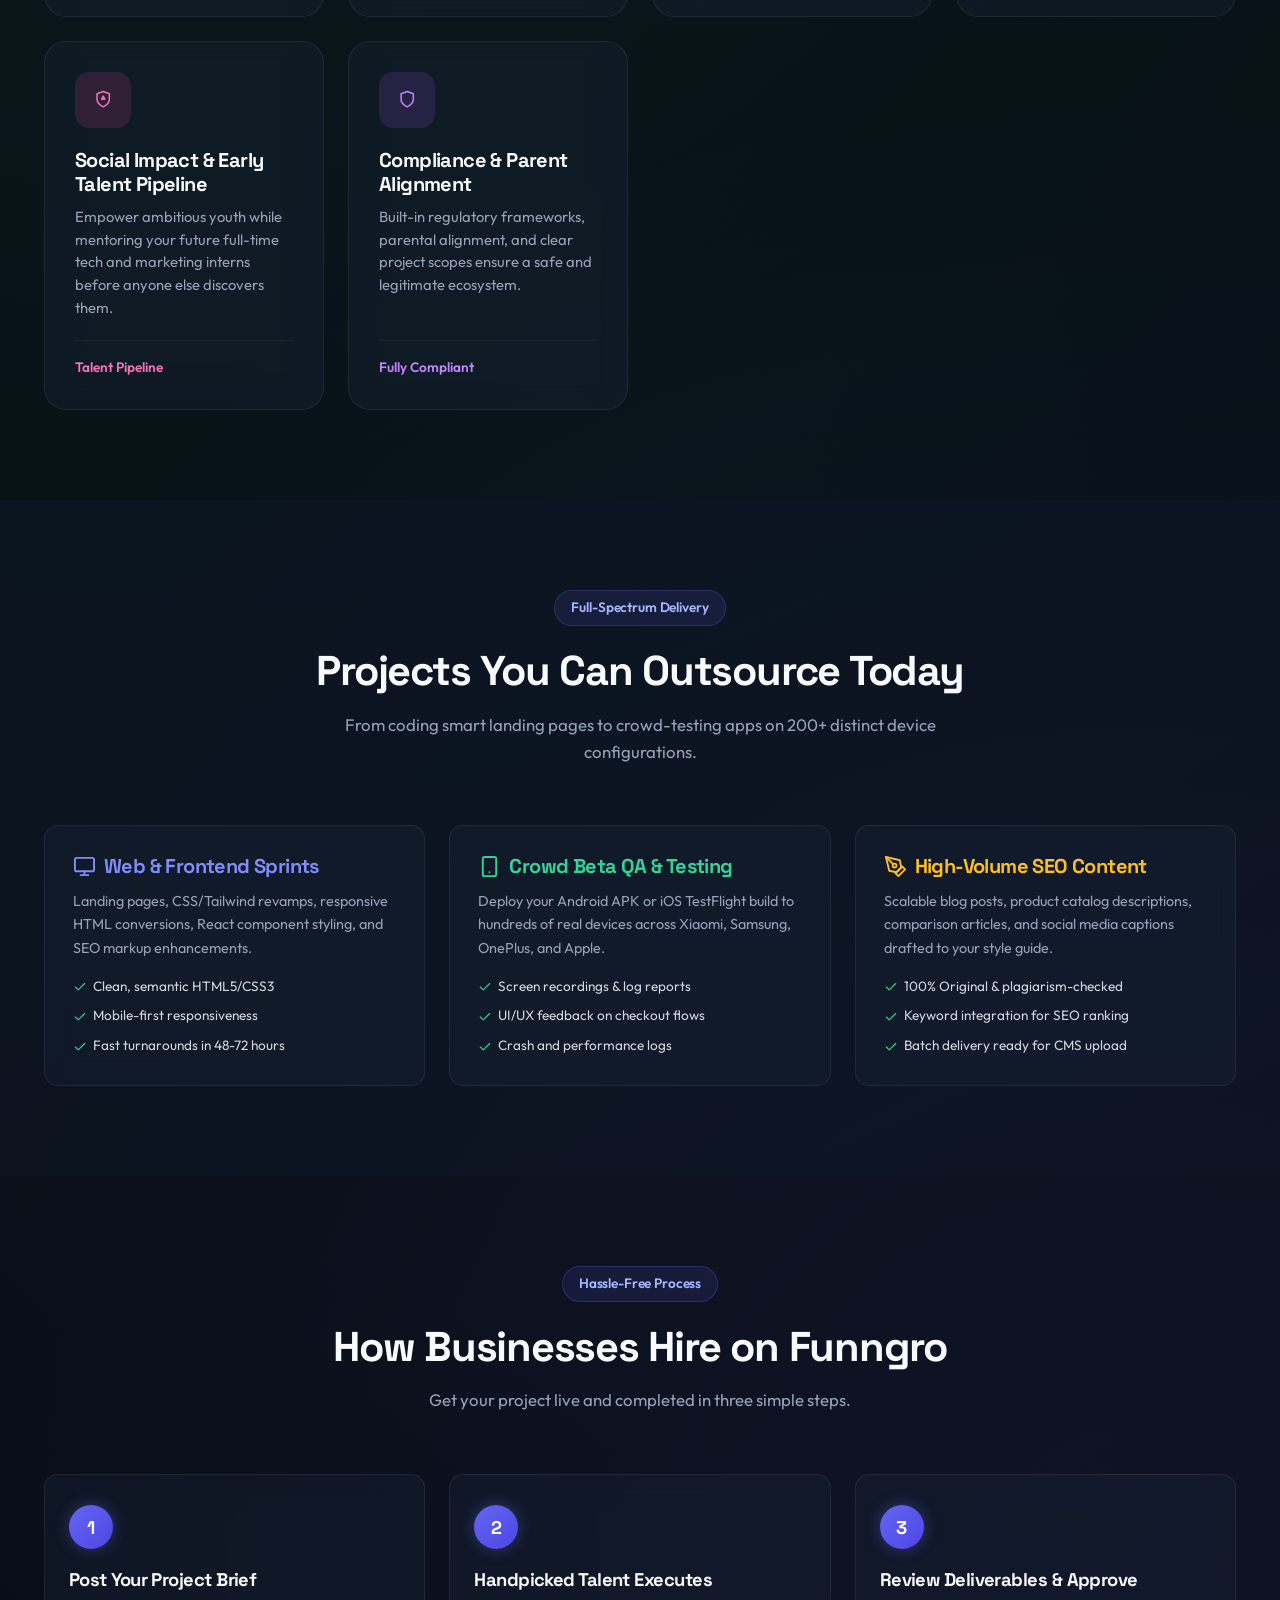
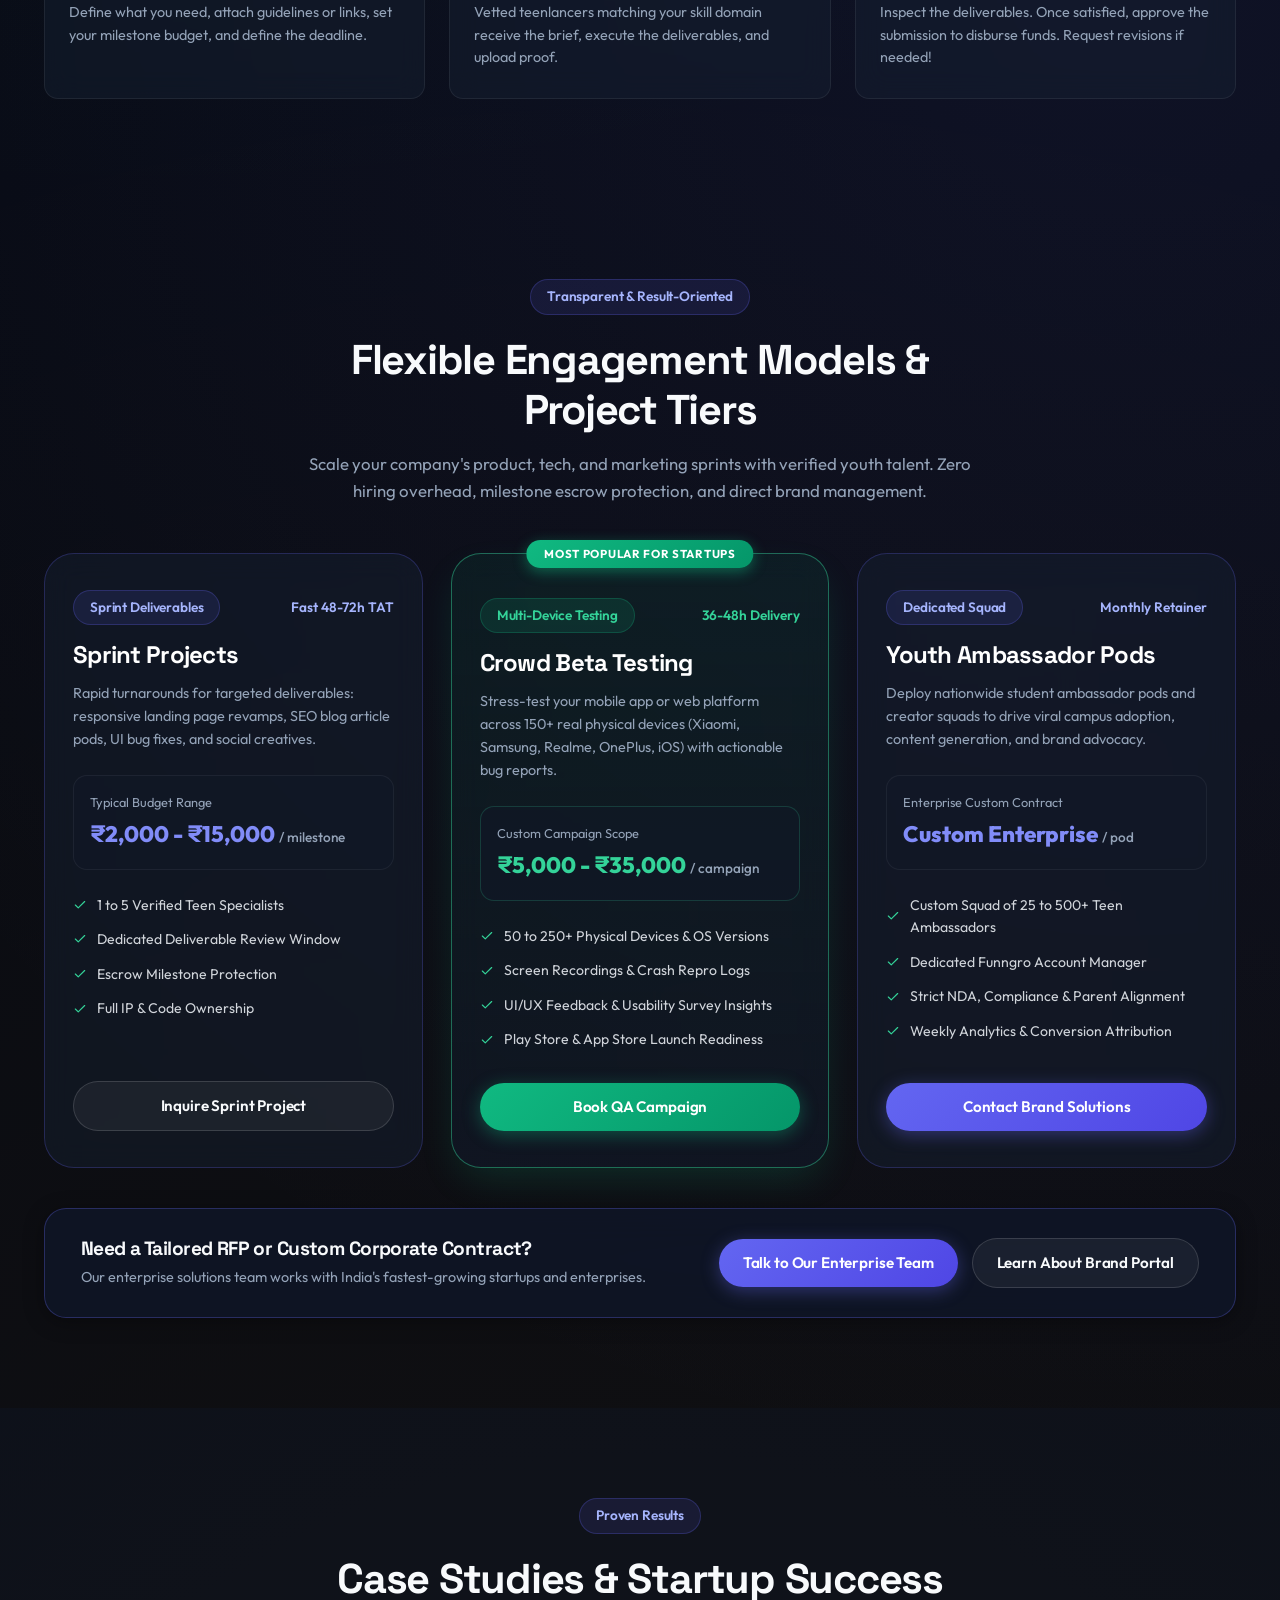
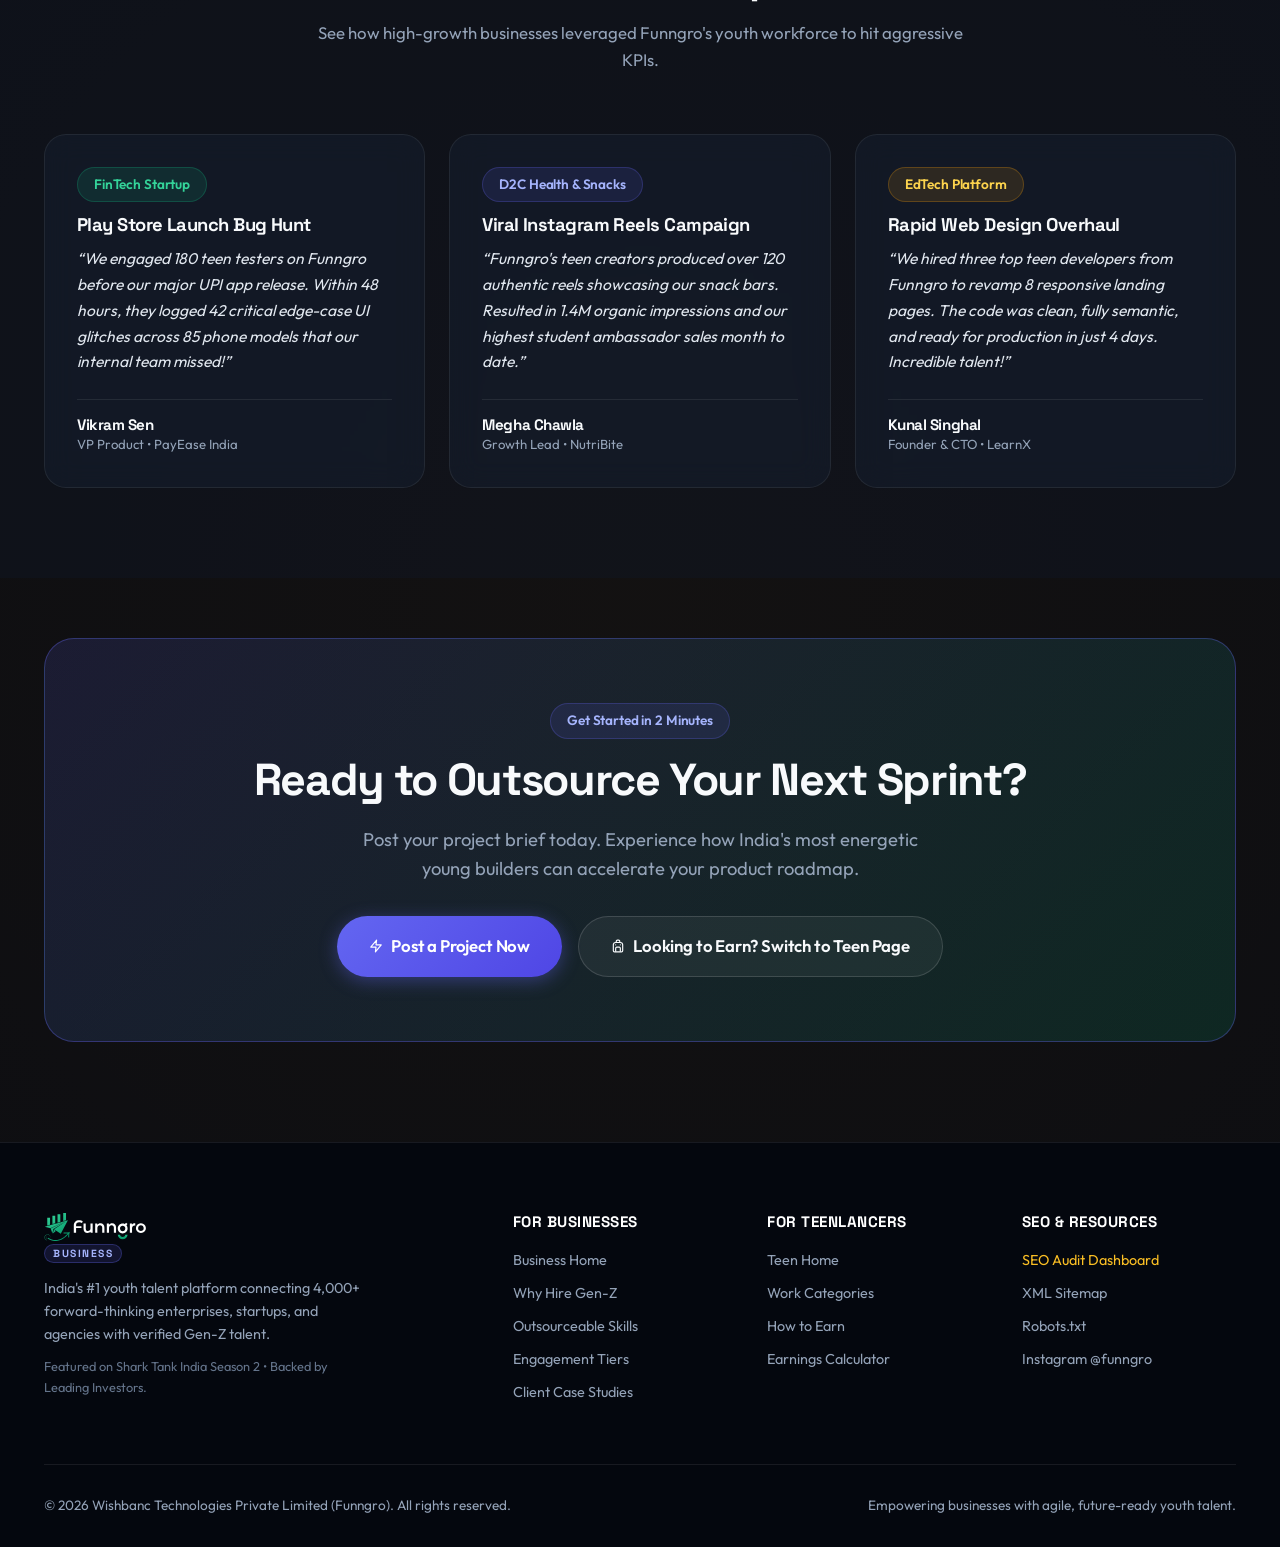
==== commit 891a5d62: "fix: remove floating-navbar, relocate SEO audit button to right nav actions, and fix popular tier ba" ====
--- a/company.html
+++ b/company.html
@@ -103,7 +103,7 @@
         <span class="brand-subtext brand-subtext-business">BUSINESS</span>
       </a>
 
-      <!-- 3-Way Segmented Slider Control -->
+      <!-- 2-Way Segmented Slider Control -->
       <nav class="slider-nav-container" aria-label="Portal Navigation">
         <div class="slider-indicator indicator-business"></div>
         <a href="teen.html" class="slider-tab-btn" data-target="teen">
@@ -114,14 +114,14 @@
           <svg class="svg-icon svg-icon-sm" viewBox="0 0 24 24"><rect x="2" y="7" width="20" height="14" rx="2" ry="2"/><path d="M16 21V5a2 2 0 0 0-2-2h-4a2 2 0 0 0-2 2v16"/></svg>
           <span>For Companies</span>
         </a>
-        <a href="seo-audit.html" class="slider-tab-btn" data-target="audit">
-          <svg class="svg-icon svg-icon-sm" viewBox="0 0 24 24"><line x1="18" y1="20" x2="18" y2="10"/><line x1="12" y1="20" x2="12" y2="4"/><line x1="6" y1="20" x2="6" y2="14"/></svg>
+      </nav>
+
+      <!-- Action Buttons for Companies -->
+      <div class="nav-actions-group">
+        <a href="seo-audit.html" class="btn btn-outline btn-sm" style="border-color: rgba(245, 158, 11, 0.4); color: #fbbf24;">
+          <svg class="svg-icon svg-icon-sm" style="color: #fbbf24;" viewBox="0 0 24 24"><line x1="18" y1="20" x2="18" y2="10"/><line x1="12" y1="20" x2="12" y2="4"/><line x1="6" y1="20" x2="6" y2="14"/></svg>
           <span>SEO Audit</span>
         </a>
-      </nav>
-
-      <!-- Action Buttons for Companies -->
-      <div class="nav-actions-group">
         <a href="https://www.funngro.com/for-brands" target="_blank" rel="noopener" class="btn btn-outline btn-sm">For Brands</a>
         <a href="https://www.funngro.com/contact" target="_blank" rel="noopener" class="btn btn-secondary btn-sm">Post a Project</a>
         <button class="mobile-menu-btn" aria-label="Toggle Mobile Menu">
@@ -573,14 +573,14 @@
           </div>
 
           <!-- Tier 2: Crowd Beta QA Testing (Featured) -->
-          <div class="glass-card" style="padding: 36px 28px; display: flex; flex-direction: column; justify-content: space-between; border-radius: var(--radius-xl); border-color: rgba(52, 211, 153, 0.45); background: linear-gradient(180deg, rgba(16, 185, 129, 0.08) 0%, rgba(17, 24, 39, 0.7) 100%); position: relative; box-shadow: 0 16px 40px -10px rgba(16, 185, 129, 0.2);">
-            <div style="position: absolute; top: -13px; left: 50%; transform: translateX(-50%); background: linear-gradient(135deg, #10b981, #059669); color: #ffffff; padding: 4px 16px; border-radius: 999px; font-size: 0.75rem; font-weight: 700; text-transform: uppercase; letter-spacing: 0.5px;">
+          <div class="glass-card" style="padding: 38px 28px 36px 28px; display: flex; flex-direction: column; justify-content: space-between; border-radius: var(--radius-xl); border-color: rgba(52, 211, 153, 0.45); background: linear-gradient(180deg, rgba(16, 185, 129, 0.08) 0%, rgba(17, 24, 39, 0.7) 100%); position: relative; box-shadow: 0 16px 40px -10px rgba(16, 185, 129, 0.2);">
+            <div style="position: absolute; top: -14px; left: 50%; transform: translateX(-50%); background: linear-gradient(135deg, #10b981, #059669); color: #ffffff; padding: 5px 18px; border-radius: 999px; font-size: 0.72rem; font-weight: 700; text-transform: uppercase; letter-spacing: 0.06em; white-space: nowrap; box-shadow: 0 4px 14px rgba(16, 185, 129, 0.45); z-index: 2;">
               Most Popular for Startups
             </div>
             <div>
-              <div style="display: flex; justify-content: space-between; align-items: center; margin-bottom: 16px; margin-top: 6px;">
-                <span class="badge badge-emerald" style="margin: 0;">Multi-Device Testing</span>
-                <span style="font-size: 0.85rem; color: #34d399; font-weight: 600;">36-48h Delivery</span>
+              <div style="display: flex; justify-content: space-between; align-items: center; flex-wrap: wrap; gap: 8px; margin-bottom: 16px; margin-top: 6px;">
+                <span class="badge badge-emerald" style="margin: 0; white-space: nowrap;">Multi-Device Testing</span>
+                <span style="font-size: 0.85rem; color: #34d399; font-weight: 600; white-space: nowrap;">36-48h Delivery</span>
               </div>
               <h3 style="font-size: 1.5rem; margin-bottom: 12px; color: #ffffff;">Crowd Beta Testing</h3>
               <p style="font-size: 0.9rem; color: var(--color-text-muted); margin-bottom: 24px; line-height: 1.6;">
@@ -829,7 +829,6 @@
           <h4>SEO &amp; Resources</h4>
           <ul class="footer-links">
             <li><a href="seo-audit.html" style="color: #fbbf24;">SEO Audit Dashboard</a></li>
-            <li><a href="floating-navbar.html" style="color: #34d399;">✨ Floatable Navbar Demo</a></li>
             <li><a href="sitemap.xml">XML Sitemap</a></li>
             <li><a href="robots.txt">Robots.txt</a></li>
             <li><a href="https://www.instagram.com/funngro/" target="_blank" rel="noopener">Instagram @funngro</a></li>
--- a/assets/css/style.css
+++ b/assets/css/style.css
@@ -258,7 +258,7 @@
 }
 
 /* ==========================================================================
-   NAVIGATION BAR & SLIDING SEGMENTED CONTROLS (SEAMLESS GLASS HEADER)
+   DYNAMIC ADAPTIVE NAVBAR (DOCKED FIXED AT TOP, FLOATS ON SCROLL)
    ========================================================================== */
 .site-header {
   position: sticky;
@@ -267,20 +267,48 @@
   right: 0;
   z-index: 1000;
   width: 100%;
-  margin: 0;
-  background: rgba(9, 14, 26, 0.85);
+  margin: 0 auto;
+  background: rgba(9, 14, 26, 0.88);
   backdrop-filter: blur(24px) saturate(190%);
   -webkit-backdrop-filter: blur(24px) saturate(190%);
   border: none;
   border-bottom: 1px solid rgba(255, 255, 255, 0.08);
+  border-radius: 0;
   box-shadow: 0 10px 30px -10px rgba(0, 0, 0, 0.5);
-  transition: background 0.3s ease, border-color 0.3s ease, box-shadow 0.3s ease;
-}
-
+  transition: top 0.35s cubic-bezier(0.16, 1, 0.3, 1), 
+              width 0.35s cubic-bezier(0.16, 1, 0.3, 1), 
+              max-width 0.35s cubic-bezier(0.16, 1, 0.3, 1), 
+              margin 0.35s cubic-bezier(0.16, 1, 0.3, 1), 
+              border-radius 0.35s cubic-bezier(0.16, 1, 0.3, 1), 
+              border-color 0.35s cubic-bezier(0.16, 1, 0.3, 1), 
+              background 0.3s ease, 
+              box-shadow 0.35s cubic-bezier(0.16, 1, 0.3, 1);
+}
+
+/* Floatable Island Transformation when Scrolled */
 .site-header.scrolled {
-  background: rgba(8, 12, 22, 0.95);
-  border-bottom-color: rgba(255, 255, 255, 0.14);
-  box-shadow: 0 16px 40px -8px rgba(0, 0, 0, 0.7);
+  top: 14px;
+  max-width: 1320px;
+  width: calc(100% - 32px);
+  margin: 14px auto 0 auto;
+  border: 1px solid rgba(255, 255, 255, 0.14);
+  border-radius: 22px;
+  background: rgba(9, 14, 26, 0.65);
+  backdrop-filter: blur(28px) saturate(200%);
+  -webkit-backdrop-filter: blur(28px) saturate(200%);
+  box-shadow: 0 20px 50px -10px rgba(0, 0, 0, 0.65), 
+              0 0 0 1px rgba(255, 255, 255, 0.05),
+              inset 0 1px 0 rgba(255, 255, 255, 0.15);
+}
+
+.site-header.scrolled .nav-top-row {
+  border-top-left-radius: 21px;
+  border-top-right-radius: 21px;
+}
+
+.site-header.scrolled .sub-navbar {
+  border-bottom-left-radius: 21px;
+  border-bottom-right-radius: 21px;
 }
 
 .nav-top-row {
@@ -289,6 +317,7 @@
   justify-content: space-between;
   padding: 12px 24px;
   gap: 20px;
+  transition: border-radius 0.35s ease;
 }
 
 /* Official Funngro Logo Styles */
@@ -434,6 +463,7 @@
   border-top: 1px solid rgba(255, 255, 255, 0.06);
   background: rgba(255, 255, 255, 0.015);
   padding: 7px 16px;
+  transition: border-radius 0.35s ease;
 }
 
 .sub-nav-links {
@@ -1190,6 +1220,20 @@
     margin: 0;
     border-radius: 0;
   }
+  .site-header.scrolled {
+    top: 8px;
+    width: calc(100% - 16px);
+    margin: 8px auto 0 auto;
+    border-radius: 16px;
+  }
+  .site-header.scrolled .nav-top-row {
+    border-top-left-radius: 15px;
+    border-top-right-radius: 15px;
+  }
+  .site-header.scrolled .sub-navbar {
+    border-bottom-left-radius: 15px;
+    border-bottom-right-radius: 15px;
+  }
   .nav-top-row {
     padding: 10px 16px;
   }
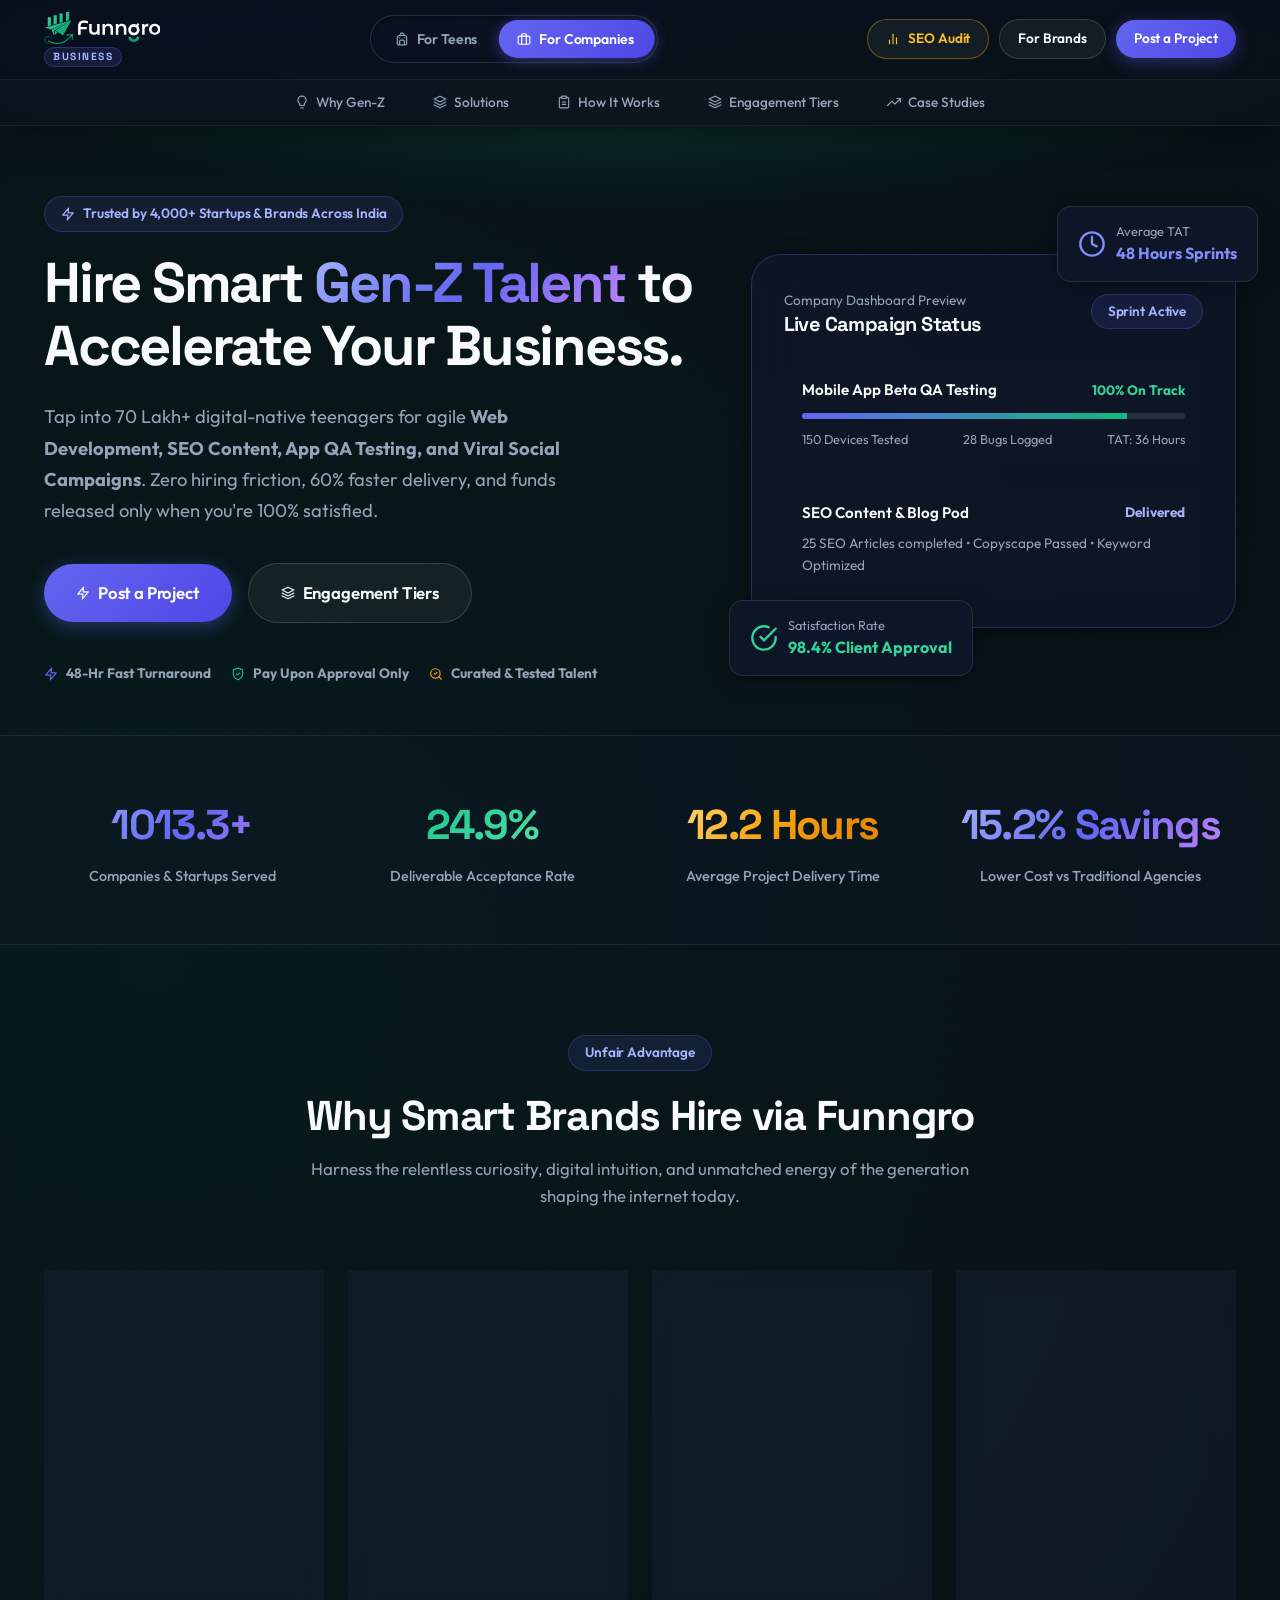
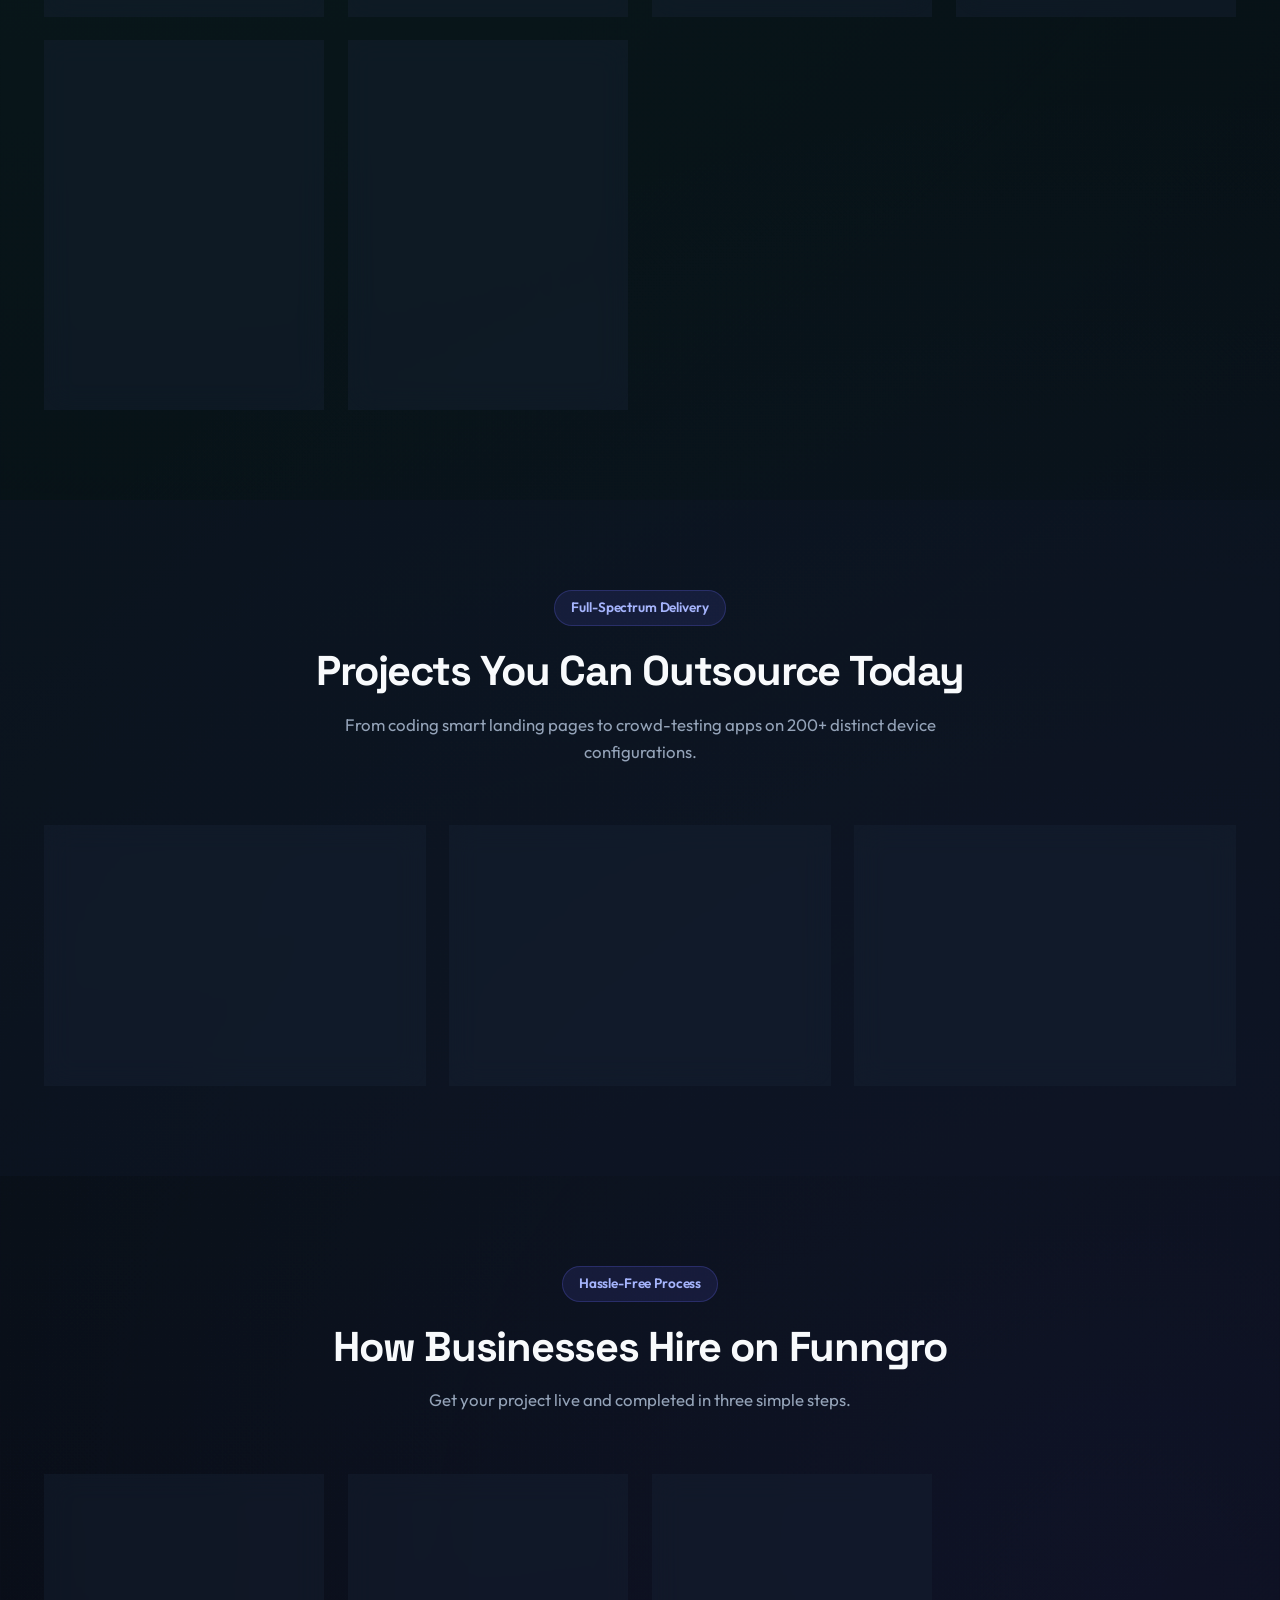
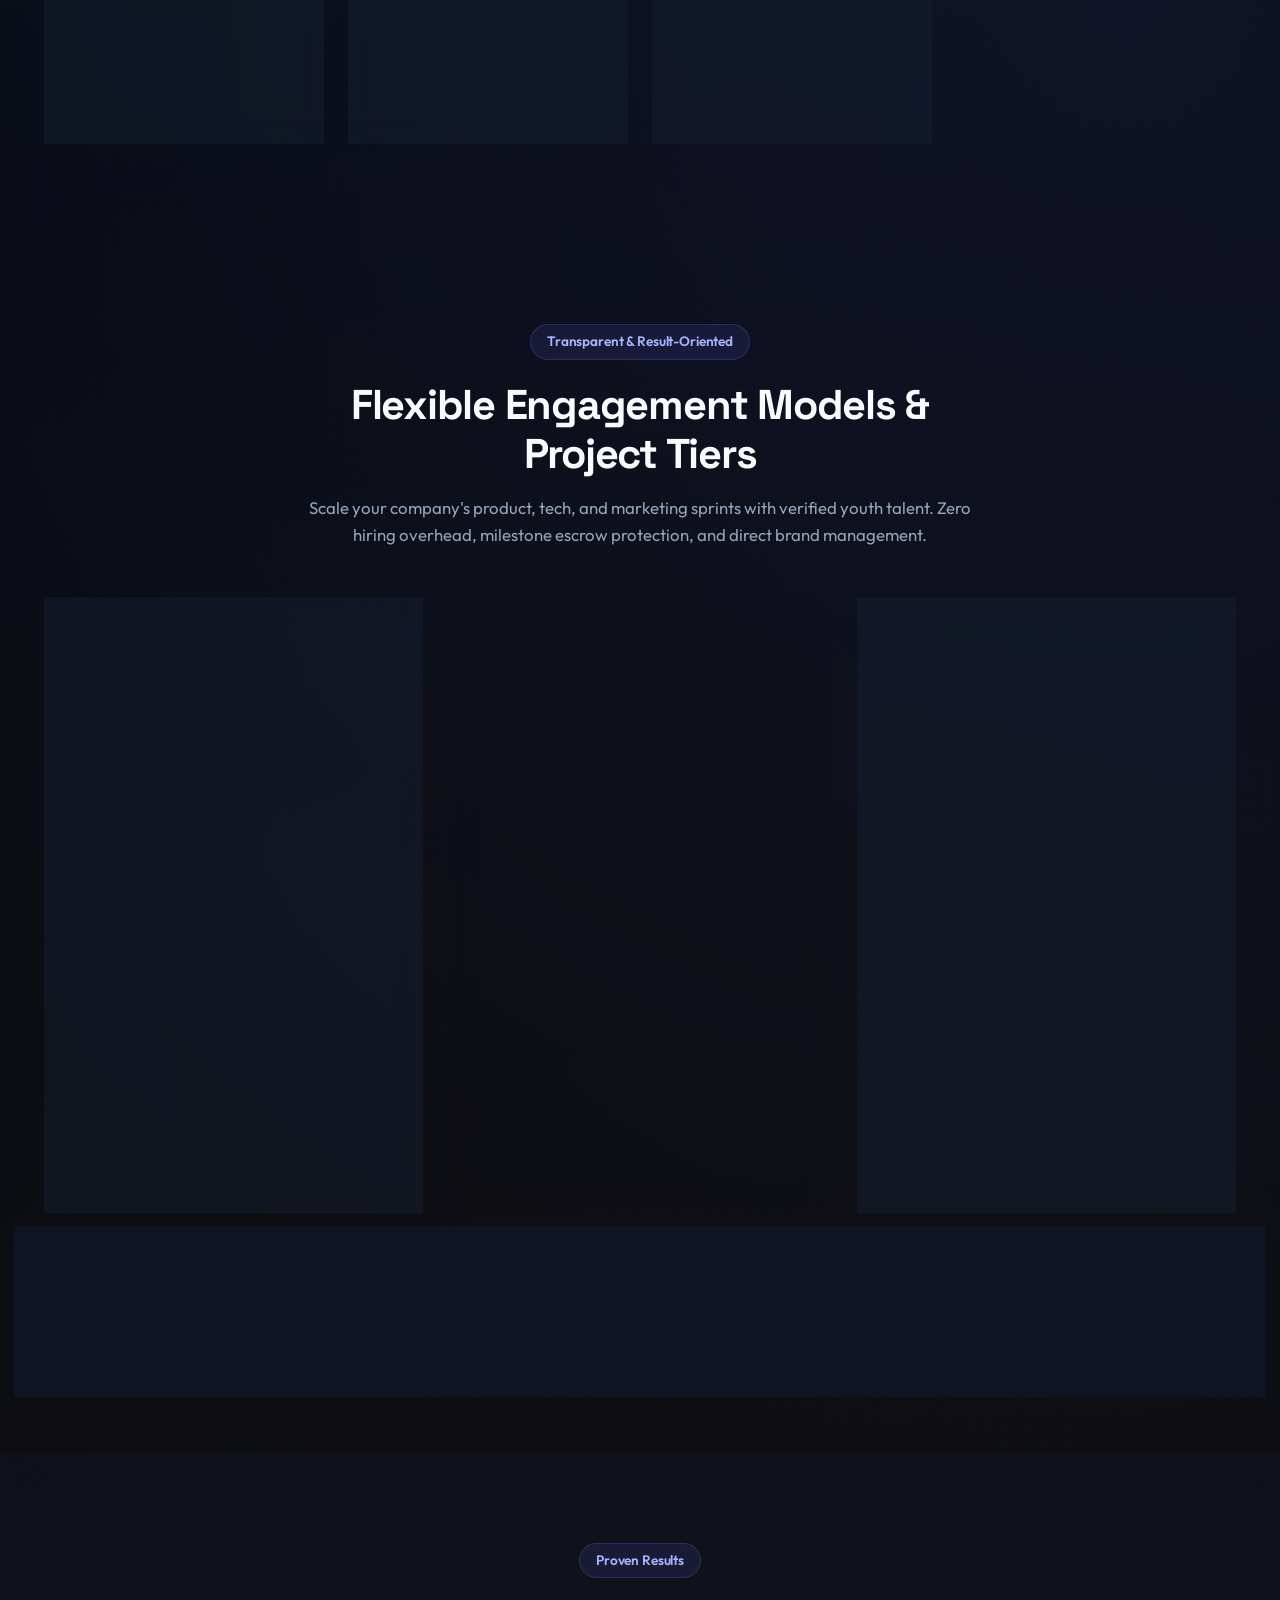
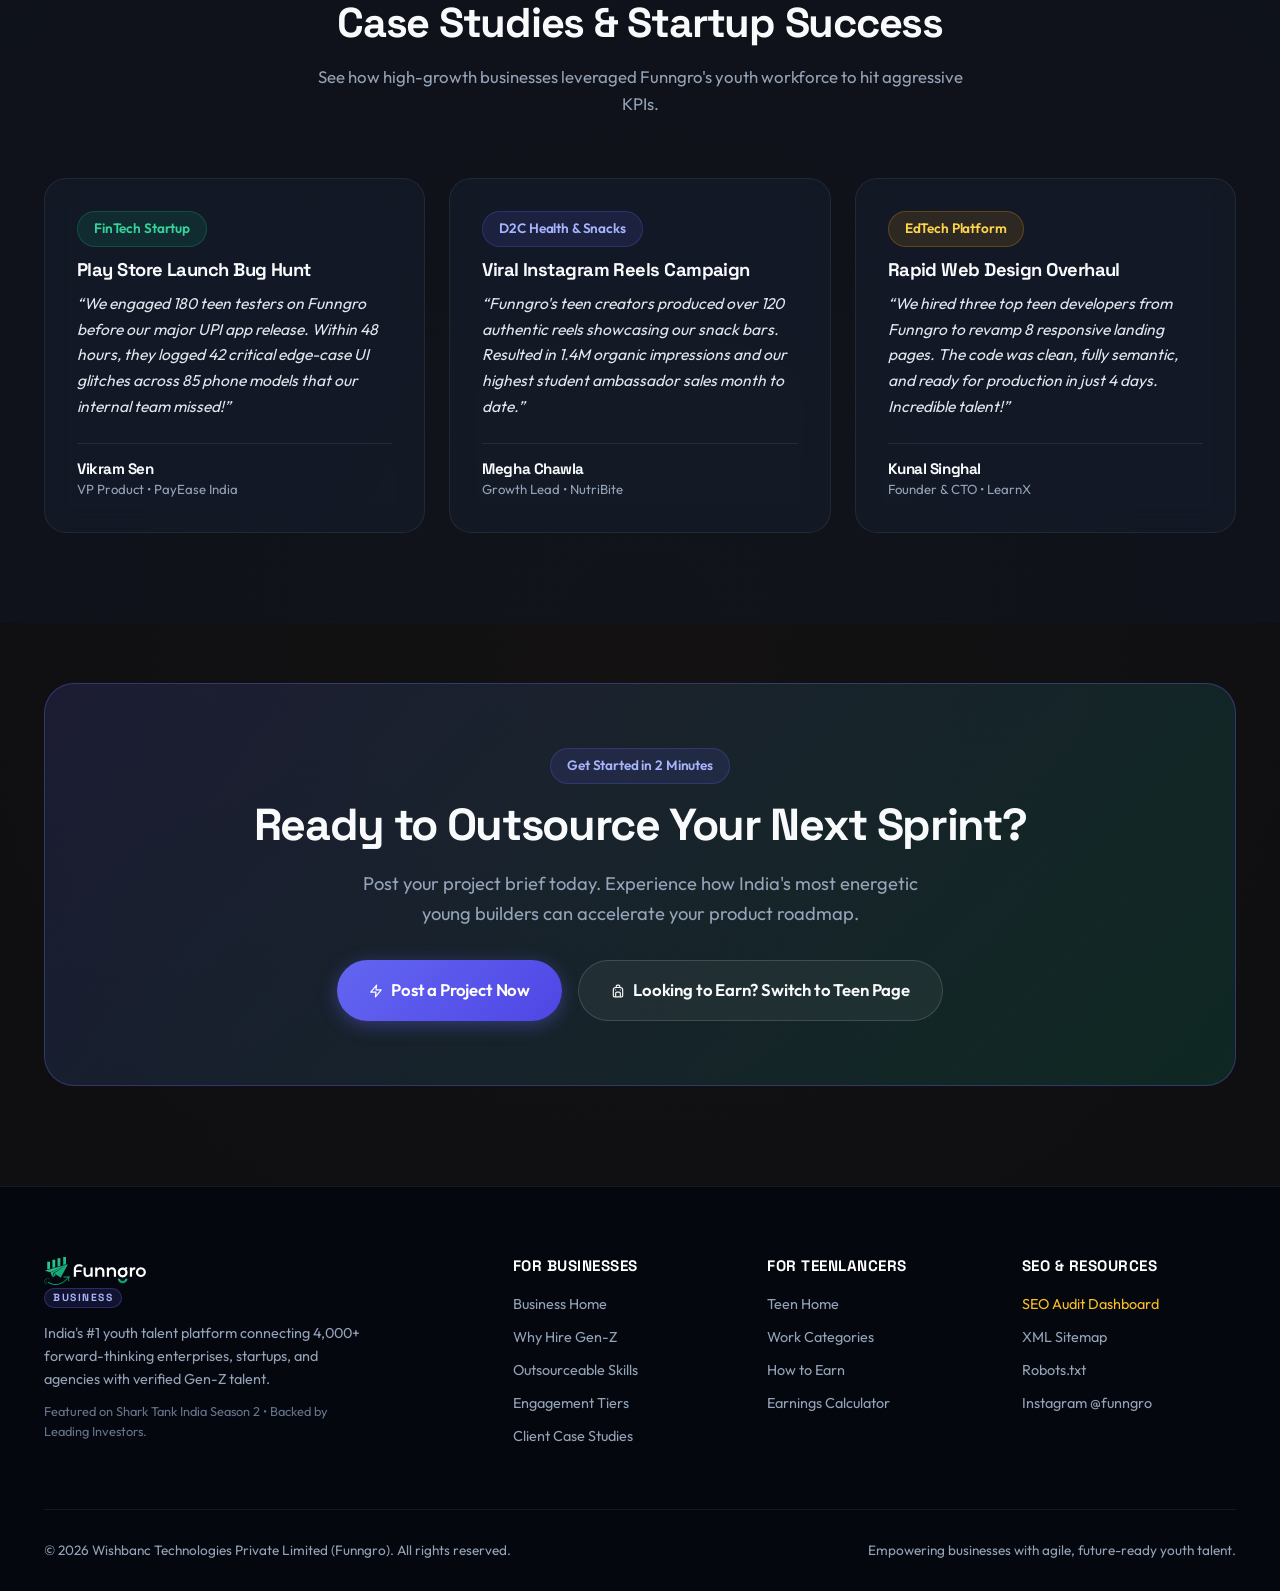
==== commit 3618001b: "fix: make SEO audit fully mobile responsive, prevent text overlay, and style PDF last page cards wit" ====
--- a/company.html
+++ b/company.html
@@ -493,7 +493,7 @@
           </p>
         </div>
 
-        <div class="steps-timeline" style="grid-template-columns: repeat(3, 1fr);">
+        <div class="steps-timeline">
           <div class="glass-card step-card">
             <div class="step-number-badge" style="background: linear-gradient(135deg, #6366f1, #4f46e5); box-shadow: 0 0 15px rgba(99, 102, 241, 0.4);">1</div>
             <h3>Post Your Project Brief</h3>
--- a/assets/css/style.css
+++ b/assets/css/style.css
@@ -1278,3 +1278,90 @@
     padding: 24px;
   }
 }
+
+/* Enhanced Mobile Breakpoints (640px and 480px) */
+@media (max-width: 640px) {
+  .container {
+    padding-left: 16px;
+    padding-right: 16px;
+  }
+  .hero-title {
+    font-size: 2.2rem;
+    line-height: 1.2;
+  }
+  .section-title {
+    font-size: 1.85rem;
+    line-height: 1.25;
+  }
+  .section-header {
+    margin-bottom: 32px;
+  }
+  .hero-card-preview {
+    max-width: 100%;
+    margin: 0 auto;
+  }
+  .hero-floating-card {
+    padding: 10px 14px;
+    font-size: 0.85rem;
+  }
+  .float-top-right {
+    top: -24px;
+    right: 0px;
+    transform: scale(0.92);
+  }
+  .float-bottom-left {
+    bottom: -24px;
+    left: 0px;
+    transform: scale(0.92);
+  }
+  .categories-grid {
+    grid-template-columns: 1fr;
+    gap: 16px;
+  }
+  .category-card {
+    padding: 22px 18px;
+  }
+  .pricing-tiers-grid {
+    grid-template-columns: 1fr !important;
+    gap: 24px;
+  }
+  .faq-question {
+    padding: 16px 18px;
+    font-size: 0.95rem;
+  }
+  .glass-card {
+    padding: 24px 18px;
+  }
+}
+
+@media (max-width: 480px) {
+  .hero-title {
+    font-size: 1.95rem;
+  }
+  .hero-cta-group {
+    flex-direction: column;
+    width: 100%;
+    gap: 12px;
+  }
+  .hero-cta-group .btn {
+    width: 100%;
+    justify-content: center;
+  }
+  .trust-badges {
+    flex-direction: column;
+    align-items: center;
+    gap: 10px;
+  }
+  .calc-box {
+    padding: 18px 14px;
+  }
+  .calc-payout-box {
+    padding: 18px 14px;
+  }
+  .calc-payout-amount {
+    font-size: 1.9rem;
+  }
+  .stat-number {
+    font-size: 2.2rem;
+  }
+}
